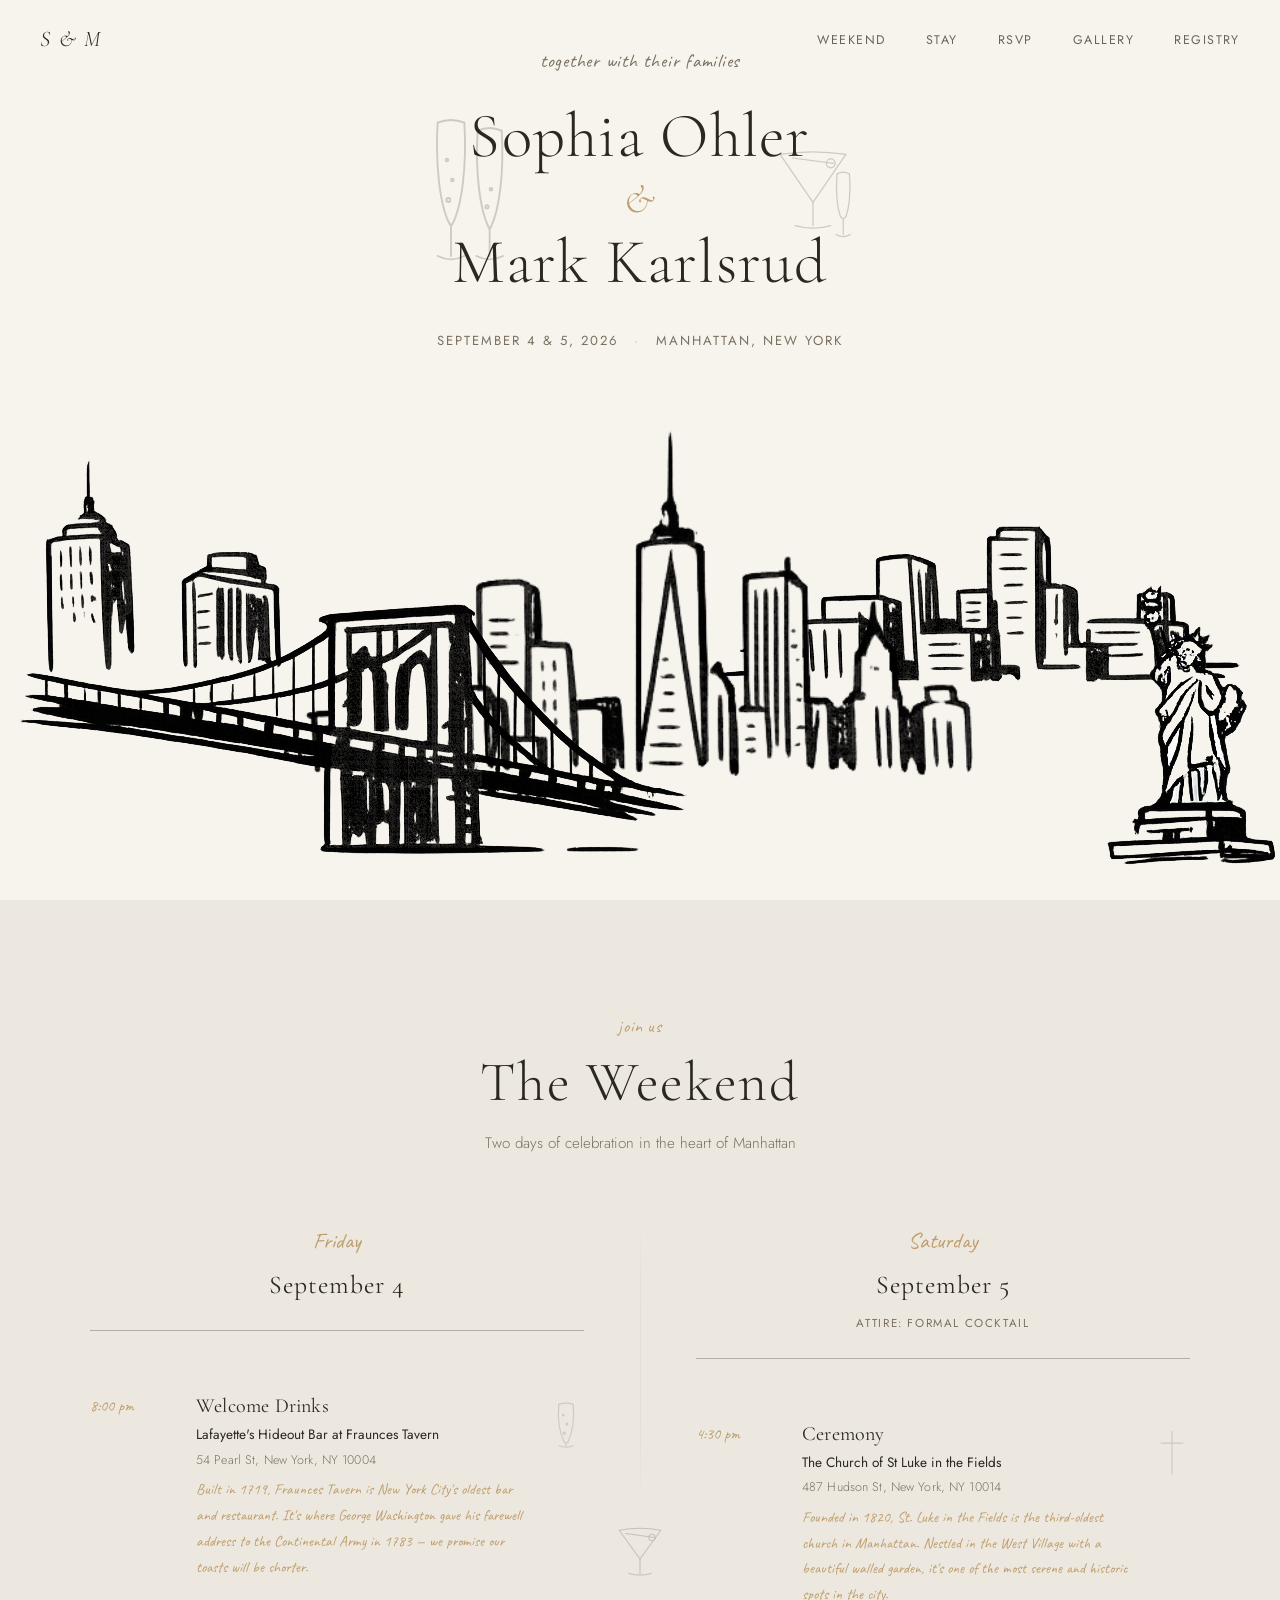
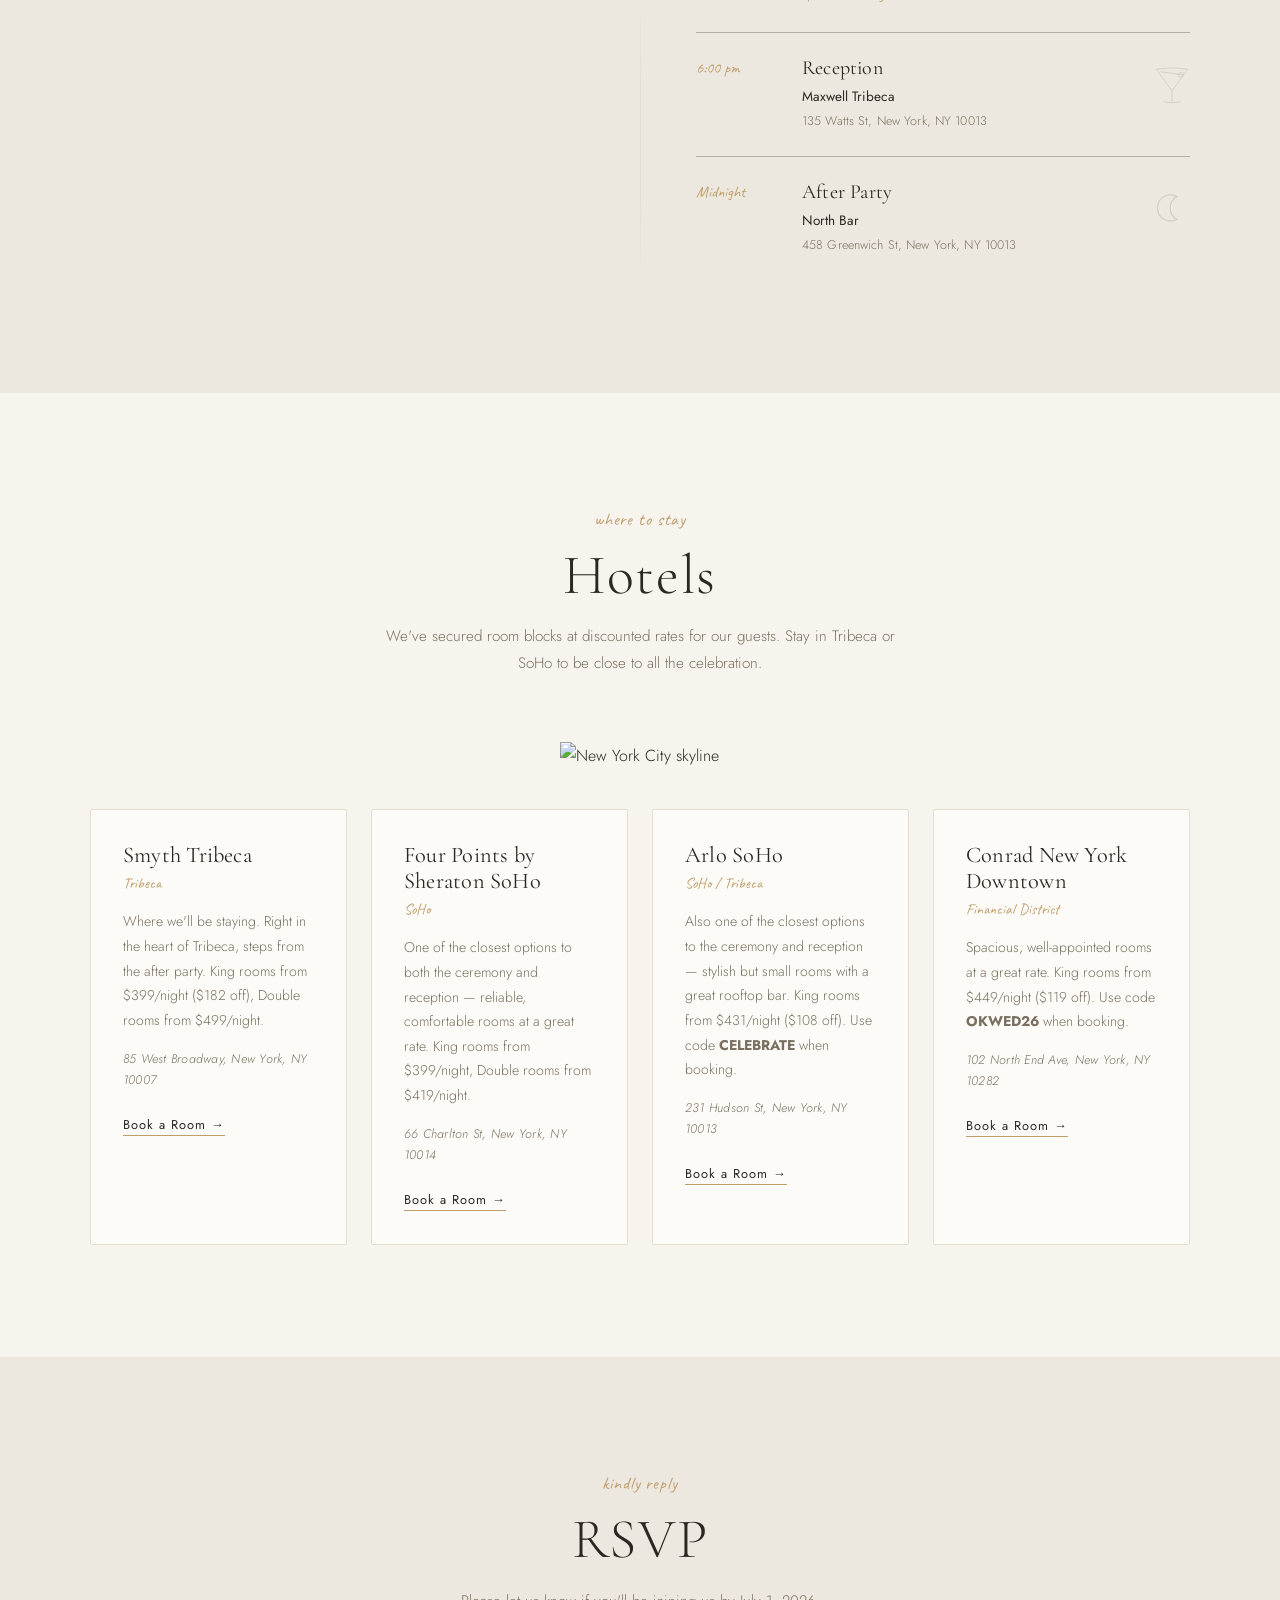
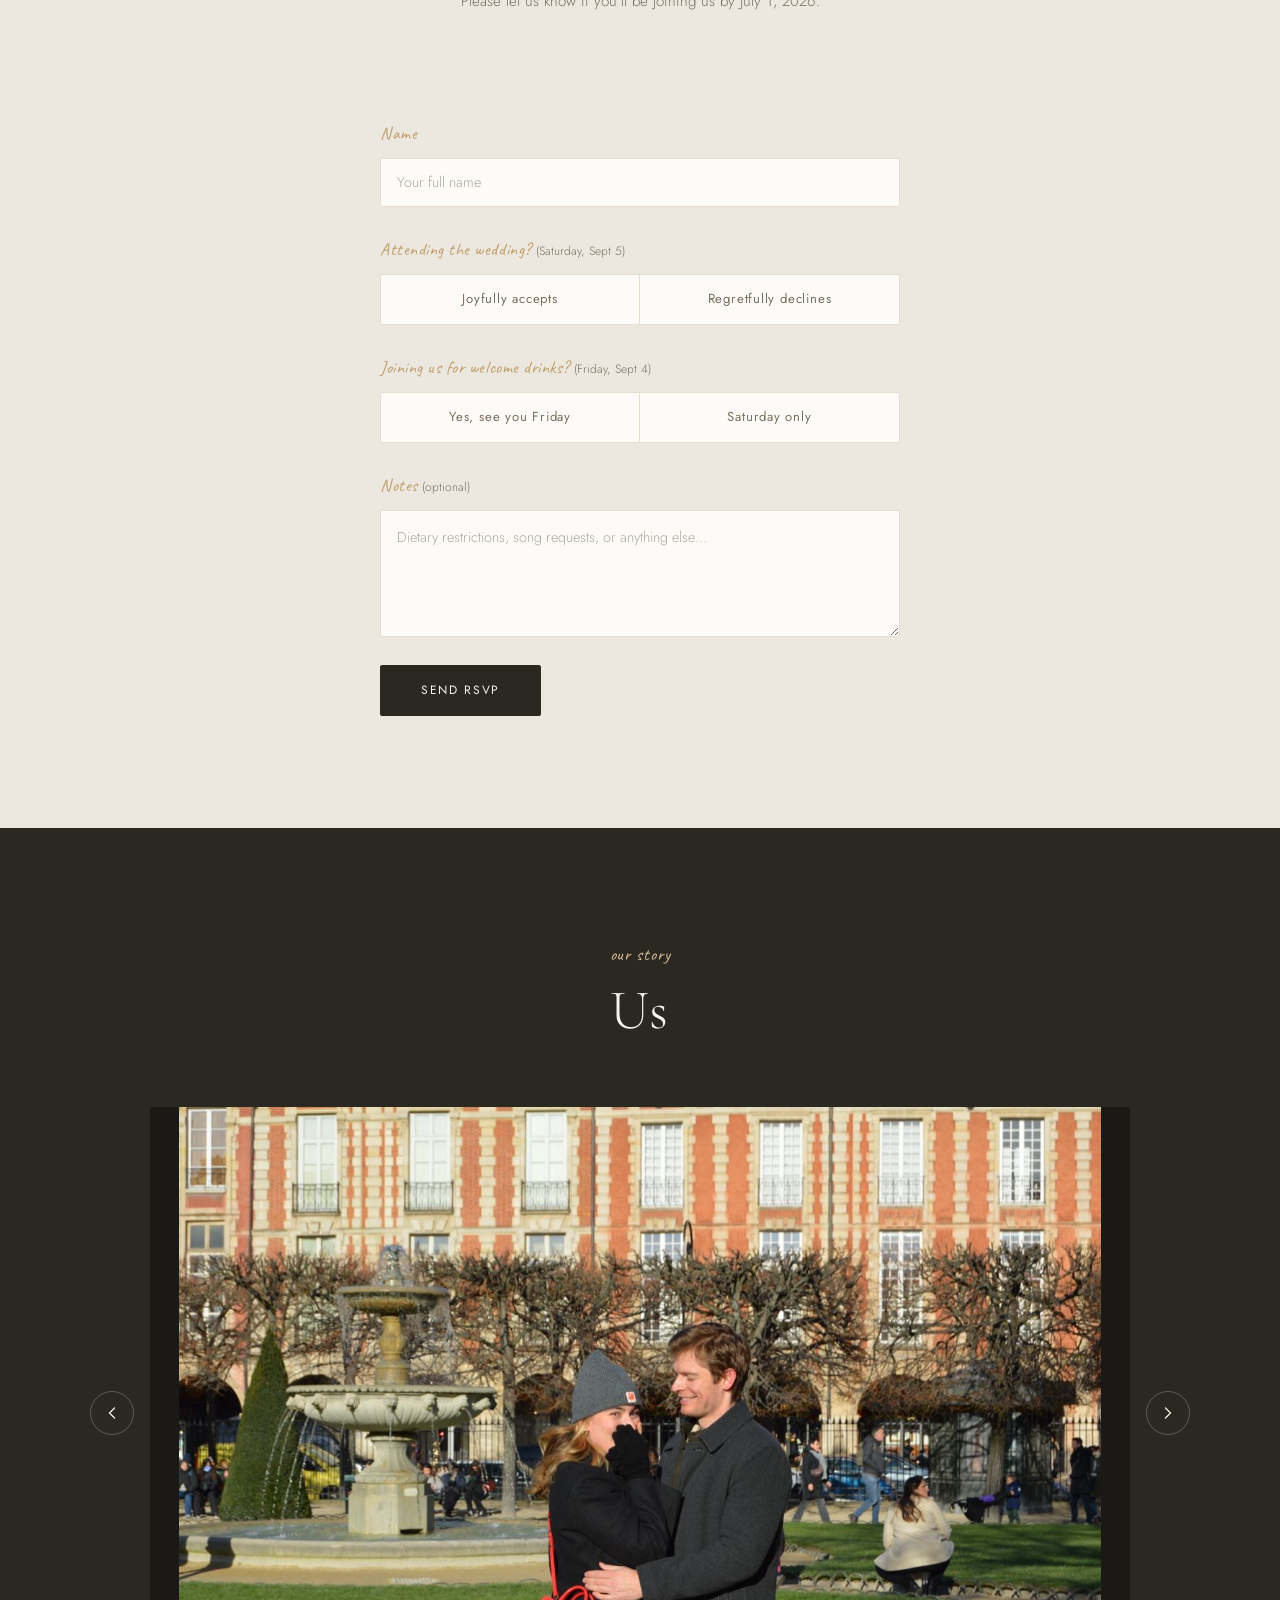
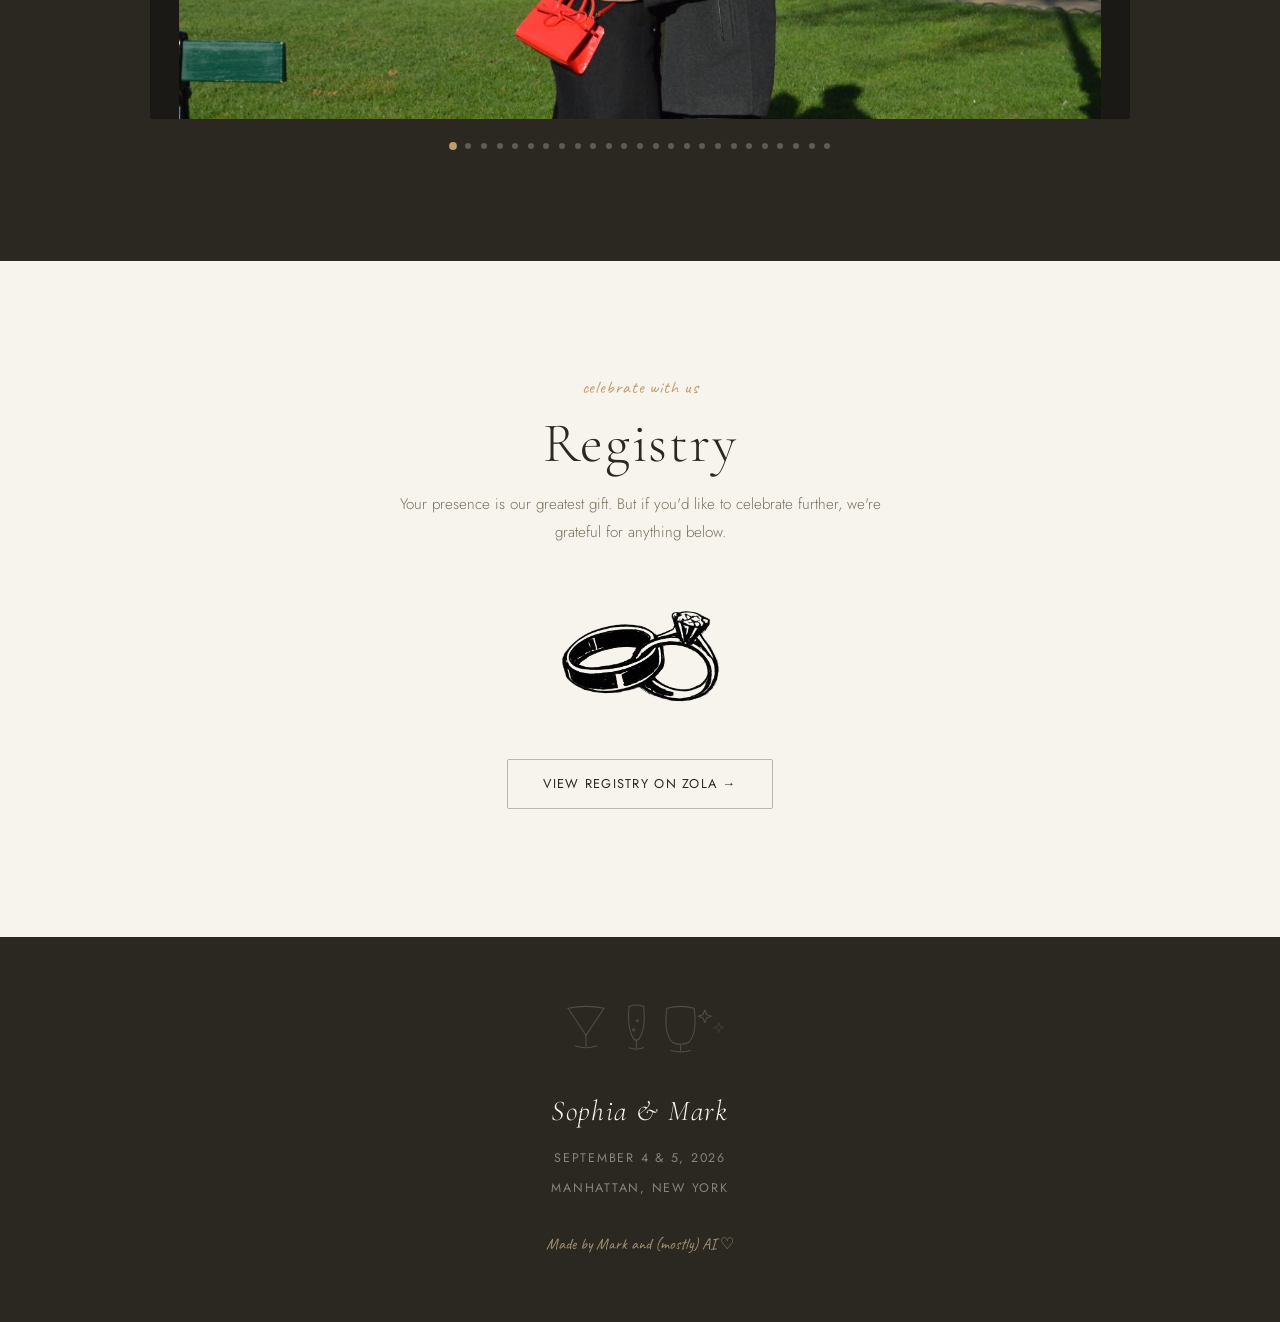
==== index.html @ 447ebecd "add hotel/martinis/rings images, reposition rings into registry section - hotel.png added to Hotels " ====
<!DOCTYPE html>
<html lang="en">
<head>
  <meta charset="UTF-8">
  <meta name="viewport" content="width=device-width, initial-scale=1.0">
  <title>Sophia & Mark · September 2026</title>
  <link rel="preconnect" href="https://fonts.googleapis.com">
  <link rel="preconnect" href="https://fonts.gstatic.com" crossorigin>
  <link href="https://fonts.googleapis.com/css2?family=Cormorant+Garamond:ital,wght@0,300;0,400;0,500;0,600;1,300;1,400;1,500&family=Caveat:wght@400;600;700&family=Jost:wght@300;400;500&display=swap" rel="stylesheet">
  <link rel="stylesheet" href="styles.css">
</head>
<body>

  <!-- ===================== NAVIGATION ===================== -->
  <nav class="nav" id="nav">
    <a href="#hero" class="nav-brand">S &amp; M</a>
    <button class="nav-toggle" id="navToggle" aria-label="Menu">&#9776;</button>
    <ul class="nav-links" id="navLinks">
      <li><a href="#schedule">Weekend</a></li>
      <li><a href="#hotels">Stay</a></li>
      <li><a href="#rsvp">RSVP</a></li>
      <li><a href="#gallery">Gallery</a></li>
      <li><a href="#registry">Registry</a></li>
    </ul>
  </nav>

  <!-- ===================== HERO ===================== -->
  <section id="hero" class="hero">
    <div class="hero-inner">

      <!-- Decorative champagne flutes -->
      <svg class="hero-doodle hero-doodle-left" viewBox="0 0 60 130" fill="none" stroke="currentColor" stroke-width="1.4" stroke-linecap="round" stroke-linejoin="round" aria-hidden="true">
        <!-- Left flute -->
        <path d="M 8,12 C 6,45 10,75 17,88"/>
        <path d="M 28,12 C 30,45 26,75 19,88"/>
        <path d="M 8,12 Q 18,8 28,12"/>
        <path d="M 17,88 Q 18,91 19,88"/>
        <line x1="18" y1="90" x2="18" y2="112"/>
        <path d="M 8,112 Q 18,117 28,112"/>
        <!-- bubbles -->
        <circle cx="16" cy="70" r="1.5"/>
        <circle cx="19" cy="55" r="1"/>
        <circle cx="15" cy="40" r="1"/>
        <!-- Right flute -->
        <path d="M 38,18 C 36,50 40,78 46,90"/>
        <path d="M 56,18 C 58,50 54,78 48,90"/>
        <path d="M 38,18 Q 47,14 56,18"/>
        <path d="M 46,90 Q 47,93 48,90"/>
        <line x1="47" y1="92" x2="47" y2="112"/>
        <path d="M 37,112 Q 47,117 57,112"/>
        <!-- bubbles right -->
        <circle cx="45" cy="75" r="1.2"/>
        <circle cx="48" cy="62" r="1"/>
      </svg>

      <p class="hero-eyebrow">together with their families</p>

      <h1 class="hero-names">
        Sophia Ohler
        <span class="hero-amp">&amp;</span>
        Mark Karlsrud
      </h1>

      <div class="hero-meta">
        <span class="hero-date">September 4 &amp; 5, 2026</span>
        <span class="hero-sep">·</span>
        <span class="hero-location">Manhattan, New York</span>
      </div>

      <!-- Decorative martini glass -->
      <svg class="hero-doodle hero-doodle-right" viewBox="0 0 90 130" fill="none" stroke="currentColor" stroke-width="1.4" stroke-linecap="round" stroke-linejoin="round" aria-hidden="true">
        <!-- Martini bowl (inverted V) -->
        <line x1="8" y1="18" x2="45" y2="72"/>
        <line x1="82" y1="18" x2="45" y2="72"/>
        <path d="M 8,18 Q 45,12 82,18"/>
        <!-- Stem -->
        <line x1="45" y1="72" x2="45" y2="98"/>
        <!-- Base -->
        <path d="M 25,98 Q 45,104 65,98"/>
        <!-- Olive pick -->
        <line x1="22" y1="22" x2="68" y2="28"/>
        <circle cx="65" cy="28" r="5"/>
        <!-- Second smaller glass (wine) to the right -->
        <path d="M 72,40 C 70,62 73,80 76,88"/>
        <path d="M 86,40 C 88,62 85,80 82,88"/>
        <path d="M 72,40 Q 79,36 86,40"/>
        <path d="M 76,88 Q 79,92 82,88"/>
        <line x1="79" y1="91" x2="79" y2="108"/>
        <path d="M 71,108 Q 79,113 87,108"/>
      </svg>

    </div>

    <!-- NYC Parallax Skyline -->
    <div class="hero-parallax" aria-hidden="true">
      <div class="parallax-layer" data-speed="0.05">
        <img src="hero/building4.png" alt="">
      </div>
      <div class="parallax-layer" data-speed="0.20">
        <img src="hero/building2.png" alt="">
      </div>
      <div class="parallax-layer" data-speed="0.30">
        <img src="hero/building1.png" alt="">
      </div>
      <div class="parallax-layer" data-speed="0.42">
        <img src="hero/building3.png" alt="">
      </div>
      <div class="parallax-layer" data-speed="0.12">
        <img src="hero/bridge.png" alt="">
      </div>
      <div class="parallax-layer" data-speed="0.56">
        <img src="hero/statue.png" alt="">
      </div>
    </div>
  </section>

  <!-- ===================== SCHEDULE ===================== -->
  <section id="schedule" class="section section-alt">
    <div class="section-inner">

      <div class="section-header">
        <p class="section-eyebrow">join us</p>
        <h2 class="section-title">The Weekend</h2>
        <p class="section-lead">Two days of celebration in the heart of Manhattan</p>
      </div>

      <div class="weekend-grid">

        <!-- FRIDAY -->
        <div class="day-col">
          <div class="day-heading">
            <span class="day-hand">Friday</span>
            <span class="day-date">September 4</span>
          </div>

          <div class="events-list">

            <div class="event">
              <div class="event-time-wrap">
                <span class="event-time">8:00 pm</span>
              </div>
              <div class="event-body">
                <h3 class="event-name">Welcome Drinks</h3>
                <p class="event-venue">Lafayette's Hideout Bar at Fraunces Tavern</p>
                <p class="event-address">54 Pearl St, New York, NY 10004</p>
                <p class="event-note">Built in 1719, Fraunces Tavern is New York City's oldest bar and restaurant. It's where George Washington gave his farewell address to the Continental Army in 1783 — we promise our toasts will be shorter.</p>
              </div>
              <svg class="event-doodle" viewBox="0 0 40 55" fill="none" stroke="currentColor" stroke-width="1.3" stroke-linecap="round" aria-hidden="true">
                <!-- Champagne flute -->
                <path d="M 12,6 C 10,28 14,40 18,48"/>
                <path d="M 28,6 C 30,28 26,40 22,48"/>
                <path d="M 12,6 Q 20,3 28,6"/>
                <path d="M 18,48 Q 20,50 22,48"/>
                <line x1="20" y1="50" x2="20" y2="52"/>
                <path d="M 12,52 Q 20,55 28,52"/>
                <circle cx="18" cy="38" r="1.2"/>
                <circle cx="21" cy="28" r="1"/>
                <circle cx="17" cy="18" r="0.9"/>
              </svg>
            </div>

          </div>
        </div>

        <!-- Divider -->
        <div class="day-divider" aria-hidden="true">
          <div class="divider-line"></div>
          <svg viewBox="0 0 60 80" fill="none" stroke="currentColor" stroke-width="1.3" stroke-linecap="round" stroke-linejoin="round">
            <!-- Martini glass -->
            <line x1="4" y1="14" x2="30" y2="50"/>
            <line x1="56" y1="14" x2="30" y2="50"/>
            <path d="M 4,14 Q 30,9 56,14"/>
            <line x1="30" y1="50" x2="30" y2="68"/>
            <path d="M 16,68 Q 30,72 44,68"/>
            <line x1="12" y1="18" x2="48" y2="23"/>
            <circle cx="45" cy="23" r="4"/>
          </svg>
          <div class="divider-line"></div>
        </div>

        <!-- SATURDAY -->
        <div class="day-col">
          <div class="day-heading">
            <span class="day-hand">Saturday</span>
            <span class="day-date">September 5</span>
            <span class="day-attire">Attire: Formal Cocktail</span>
          </div>

          <div class="events-list">

            <div class="event event-ceremony">
              <div class="event-time-wrap">
                <span class="event-time">4:30 pm</span>
              </div>
              <div class="event-body">
                <h3 class="event-name">Ceremony</h3>
                <p class="event-venue">The Church of St Luke in the Fields</p>
                <p class="event-address">487 Hudson St, New York, NY 10014</p>
                <p class="event-note">Founded in 1820, St. Luke in the Fields is the third-oldest church in Manhattan. Nestled in the West Village with a beautiful walled garden, it's one of the most serene and historic spots in the city.</p>
              </div>
              <svg class="event-doodle" viewBox="0 0 40 55" fill="none" stroke="currentColor" stroke-width="1.3" stroke-linecap="round" aria-hidden="true">
                <!-- Cross -->
                <line x1="20" y1="5" x2="20" y2="52"/>
                <line x1="8" y1="18" x2="32" y2="18"/>
              </svg>
            </div>

            <div class="event event-reception">
              <div class="event-time-wrap">
                <span class="event-time">6:00 pm</span>
              </div>
              <div class="event-body">
                <h3 class="event-name">Reception</h3>
                <p class="event-venue">Maxwell Tribeca</p>
                <p class="event-address">135 Watts St, New York, NY 10013</p>
              </div>
              <svg class="event-doodle" viewBox="0 0 60 80" fill="none" stroke="currentColor" stroke-width="1.3" stroke-linecap="round" stroke-linejoin="round" aria-hidden="true">
                <!-- Martini glass -->
                <line x1="4" y1="14" x2="30" y2="50"/>
                <line x1="56" y1="14" x2="30" y2="50"/>
                <path d="M 4,14 Q 30,9 56,14"/>
                <line x1="30" y1="50" x2="30" y2="68"/>
                <path d="M 16,68 Q 30,72 44,68"/>
                <line x1="12" y1="18" x2="48" y2="23"/>
                <circle cx="45" cy="23" r="4"/>
              </svg>
            </div>

            <div class="event event-afterparty">
              <div class="event-time-wrap">
                <span class="event-time">Midnight</span>
              </div>
              <div class="event-body">
                <h3 class="event-name">After Party</h3>
                <p class="event-venue">North Bar</p>
                <p class="event-address">458 Greenwich St, New York, NY 10013</p>
              </div>
              <svg class="event-doodle" viewBox="0 0 44 55" fill="none" stroke="currentColor" stroke-width="1.3" stroke-linecap="round" aria-hidden="true">
                <!-- Crescent moon -->
                <path d="M 28,14 A 16,16 0 1 0 28,42 A 16,16 0 0 1 28,14 Z"/>
              </svg>
            </div>

          </div>
        </div>

      </div>
    </div>
  </section>

  <!-- ===================== HOTELS ===================== -->
  <section id="hotels" class="section">
    <div class="section-inner">

      <div class="section-header">
        <p class="section-eyebrow">where to stay</p>
        <h2 class="section-title">Hotels</h2>
        <p class="section-lead">We've secured room blocks at discounted rates for our guests. Stay in Tribeca or SoHo to be close to all the celebration.</p>
      </div>

      <div class="hotels-img-wrap">
        <img src="images/hotel.png" alt="New York City skyline" class="hotels-img">
      </div>

      <div class="hotels-grid">

        <div class="hotel-card">
          <div class="hotel-card-inner">
            <h3 class="hotel-name">Smyth Tribeca</h3>
            <p class="hotel-neighborhood">Tribeca</p>
            <p class="hotel-desc">Where we'll be staying. Right in the heart of Tribeca, steps from the after party. King rooms from $399/night ($182 off), Double rooms from $499/night.</p>
            <p class="hotel-address">85 West Broadway, New York, NY 10007</p>
            <a href="https://be.synxis.com/?Hotel=35653&Chain=10237&arrive=2026-09-03&depart=2026-09-06&adult=1&child=0&group=2609OHLERK" class="hotel-link" target="_blank" rel="noopener">Book a Room →</a>
          </div>
        </div>

        <!-- ADD MORE HOTELS HERE — Copy a hotel-card block below and fill in details -->
        <!-- =================== HOTEL CARD TEMPLATE ===================
        <div class="hotel-card">
          <div class="hotel-card-inner">
            <h3 class="hotel-name">Hotel Name</h3>
            <p class="hotel-neighborhood">Neighborhood</p>
            <p class="hotel-desc">Description of the hotel and why guests might like it.</p>
            <p class="hotel-address">Address, New York, NY 10013</p>
            <a href="BOOKING_URL" class="hotel-link" target="_blank" rel="noopener">Book a Room →</a>
          </div>
        </div>
        ============================================================= -->

        <div class="hotel-card">
          <div class="hotel-card-inner">
            <h3 class="hotel-name">Four Points by Sheraton SoHo</h3>
            <p class="hotel-neighborhood">SoHo</p>
            <p class="hotel-desc">One of the closest options to both the ceremony and reception — reliable, comfortable rooms at a great rate. King rooms from $399/night, Double rooms from $419/night.</p>
            <p class="hotel-address">66 Charlton St, New York, NY 10014</p>
            <a href="https://app.marriott.com/reslink?id=1774639235459&key=GRP&app=resvlink" class="hotel-link" target="_blank" rel="noopener">Book a Room →</a>
          </div>
        </div>

        <div class="hotel-card">
          <div class="hotel-card-inner">
            <h3 class="hotel-name">Arlo SoHo</h3>
            <p class="hotel-neighborhood">SoHo / Tribeca</p>
            <p class="hotel-desc">Also one of the closest options to the ceremony and reception — stylish but small rooms with a great rooftop bar. King rooms from $431/night ($108 off). Use code <strong>CELEBRATE</strong> when booking.</p>
            <p class="hotel-address">231 Hudson St, New York, NY 10013</p>
            <a href="https://be.synxis.com/?Hotel=70018&Chain=19470&promo=CELEBRATE" class="hotel-link" target="_blank" rel="noopener">Book a Room →</a>
          </div>
        </div>

        <div class="hotel-card">
          <div class="hotel-card-inner">
            <h3 class="hotel-name">Conrad New York Downtown</h3>
            <p class="hotel-neighborhood">Financial District</p>
            <p class="hotel-desc">Spacious, well-appointed rooms at a great rate. King rooms from $449/night ($119 off). Use code <strong>OKWED26</strong> when booking.</p>
            <p class="hotel-address">102 North End Ave, New York, NY 10282</p>
            <a href="https://book.passkey.com/go/OhlerKarlsrudWedding" class="hotel-link" target="_blank" rel="noopener">Book a Room →</a>
          </div>
        </div>

      </div>
    </div>
  </section>

  <!-- ===================== RSVP ===================== -->
  <section id="rsvp" class="section section-alt">
    <div class="section-inner">

      <div class="section-header">
        <p class="section-eyebrow">kindly reply</p>
        <h2 class="section-title">RSVP</h2>
        <p class="section-lead">Please let us know if you'll be joining us by July 1, 2026.</p>
      </div>

      <div class="rsvp-img-wrap">
        <img src="images/martinis.png" alt="" class="rsvp-martinis">
      </div>

      <div class="rsvp-wrap">

        <form class="rsvp-form" id="rsvpForm" novalidate>

          <div class="rsvp-field">
            <label class="rsvp-label" for="rsvpName">Name</label>
            <input class="rsvp-input" type="text" id="rsvpName" name="Name"
              placeholder="Your full name" required autocomplete="name">
          </div>

          <div class="rsvp-field">
            <label class="rsvp-label">Attending the wedding? <span class="rsvp-optional">(Saturday, Sept 5)</span></label>
            <div class="rsvp-toggle" role="group" aria-label="Will you attend the wedding?">
              <label class="rsvp-toggle-opt">
                <input type="radio" name="Attending" value="Yes" required>
                <span>Joyfully accepts</span>
              </label>
              <label class="rsvp-toggle-opt">
                <input type="radio" name="Attending" value="No">
                <span>Regretfully declines</span>
              </label>
            </div>
          </div>

          <div class="rsvp-field">
            <label class="rsvp-label">Joining us for welcome drinks? <span class="rsvp-optional">(Friday, Sept 4)</span></label>
            <div class="rsvp-toggle" role="group" aria-label="Will you attend welcome drinks?">
              <label class="rsvp-toggle-opt">
                <input type="radio" name="WelcomeDrinks" value="Yes">
                <span>Yes, see you Friday</span>
              </label>
              <label class="rsvp-toggle-opt">
                <input type="radio" name="WelcomeDrinks" value="No">
                <span>Saturday only</span>
              </label>
            </div>
          </div>

          <div class="rsvp-field">
            <label class="rsvp-label" for="rsvpNotes">
              Notes <span class="rsvp-optional">(optional)</span>
            </label>
            <textarea class="rsvp-input rsvp-textarea" id="rsvpNotes" name="Notes"
              placeholder="Dietary restrictions, song requests, or anything else…" rows="4"></textarea>
          </div>

          <div class="rsvp-field-error" id="rsvpError" hidden>
            Please fill in your name and let us know if you'll attend.
          </div>

          <div class="rsvp-field-error" id="rsvpSubmitError" hidden>
            Something went wrong — please try again or email us directly.
          </div>

          <button type="submit" class="rsvp-submit">Send RSVP</button>

        </form>

        <div class="rsvp-success" id="rsvpSuccess" hidden>
          <svg class="rsvp-success-doodle" viewBox="0 0 80 80" fill="none" stroke="currentColor" stroke-width="1.3" stroke-linecap="round" stroke-linejoin="round" aria-hidden="true">
            <!-- Clinking champagne flutes -->
            <path d="M 18,12 C 16,34 19,46 23,52"/>
            <path d="M 34,12 C 36,34 33,46 29,52"/>
            <path d="M 18,12 Q 26,9 34,12"/>
            <path d="M 23,52 Q 26,55 29,52"/>
            <line x1="26" y1="54" x2="26" y2="62"/>
            <path d="M 17,62 Q 26,65 35,62"/>
            <circle cx="22" cy="40" r="1.2"/>
            <circle cx="25" cy="29" r="1"/>
            <circle cx="21" cy="20" r="0.9"/>
            <path d="M 46,18 C 44,40 47,52 51,57"/>
            <path d="M 62,18 C 64,40 61,52 57,57"/>
            <path d="M 46,18 Q 54,15 62,18"/>
            <path d="M 51,57 Q 54,60 57,57"/>
            <line x1="54" y1="59" x2="54" y2="67"/>
            <path d="M 45,67 Q 54,70 63,67"/>
            <!-- Clink mark -->
            <path d="M 34,14 Q 40,9 46,14"/>
            <path d="M 37,10 L 40,6 L 43,10" stroke-width="1"/>
          </svg>
          <p class="rsvp-success-title">We received your RSVP!</p>
          <p class="rsvp-success-text">Thank you — we can't wait to celebrate with you.</p>
        </div>

      </div>
    </div>
  </section>

  <!-- ===================== GALLERY ===================== -->
  <section id="gallery" class="section section-gallery">
    <div class="section-inner">
      <div class="section-header">
        <p class="section-eyebrow">our story</p>
        <h2 class="section-title">Us</h2>
      </div>

      <div class="carousel-outer">
        <button class="carousel-btn carousel-prev" id="prevBtn" aria-label="Previous photo">
          <svg viewBox="0 0 24 24" fill="none" stroke="currentColor" stroke-width="1.5" stroke-linecap="round"><polyline points="15,18 9,12 15,6"/></svg>
        </button>

        <div class="carousel-window">
          <!-- Slides and dots are built dynamically from pics/manifest.json -->
          <div class="carousel-track" id="carouselTrack"></div>
        </div>

        <button class="carousel-btn carousel-next" id="nextBtn" aria-label="Next photo">
          <svg viewBox="0 0 24 24" fill="none" stroke="currentColor" stroke-width="1.5" stroke-linecap="round"><polyline points="9,18 15,12 9,6"/></svg>
        </button>
      </div>

      <div class="carousel-dots" id="carouselDots"></div>
    </div>
  </section>

  <!-- ===================== REGISTRY ===================== -->
  <section id="registry" class="section">
    <div class="section-inner">

      <div class="section-header">
        <p class="section-eyebrow">celebrate with us</p>
        <h2 class="section-title">Registry</h2>
        <p class="section-lead">Your presence is our greatest gift. But if you'd like to celebrate further, we're grateful for anything below.</p>
      </div>

      <div class="rings-divider">
        <img src="images/rings.png" alt="Wedding rings illustration">
      </div>

      <div class="registry-zola">
        <a href="https://www.zola.com/registry/sophiaandmarkseptember5" class="btn-outline registry-zola-btn" target="_blank" rel="noopener">View Registry on Zola →</a>
      </div>
    </div>
  </section>

  <!-- ===================== FOOTER ===================== -->
  <footer class="footer">
    <div class="footer-inner">
      <!-- Decorative drink doodles -->
      <svg class="footer-doodle" viewBox="0 0 200 60" fill="none" stroke="currentColor" stroke-width="1.2" stroke-linecap="round" stroke-linejoin="round" aria-hidden="true">
        <!-- Martini -->
        <line x1="20" y1="8" x2="40" y2="38"/>
        <line x1="60" y1="8" x2="40" y2="38"/>
        <path d="M 20,8 Q 40,4 60,8"/>
        <line x1="40" y1="38" x2="40" y2="50"/>
        <path d="M 28,50 Q 40,54 52,50"/>
        <!-- Champagne -->
        <path d="M 88,6 C 86,24 89,36 93,42"/>
        <path d="M 104,6 C 106,24 103,36 99,42"/>
        <path d="M 88,6 Q 96,3 104,6"/>
        <path d="M 93,42 Q 96,45 99,42"/>
        <line x1="96" y1="44" x2="96" y2="52"/>
        <path d="M 88,52 Q 96,55 104,52"/>
        <circle cx="93" cy="32" r="1.2"/>
        <circle cx="97" cy="22" r="1"/>
        <!-- Wine -->
        <path d="M 130,8 C 127,28 130,40 136,46"/>
        <path d="M 160,8 C 163,28 160,40 154,46"/>
        <path d="M 130,8 Q 145,4 160,8"/>
        <path d="M 136,46 Q 145,50 154,46"/>
        <line x1="145" y1="49" x2="145" y2="55"/>
        <path d="M 134,55 Q 145,58 156,55"/>
        <!-- Tiny stars -->
        <path d="M 170,15 L 172,10 L 174,15 L 179,17 L 174,19 L 172,24 L 170,19 L 165,17 Z"/>
        <path d="M 186,28 L 187.5,24 L 189,28 L 193,29.5 L 189,31 L 187.5,35 L 186,31 L 182,29.5 Z" opacity="0.5"/>
      </svg>

      <p class="footer-names">Sophia &amp; Mark</p>
      <p class="footer-date">September 4 &amp; 5, 2026</p>
      <p class="footer-city">Manhattan, New York</p>
      <p class="footer-love">Made by Mark and (mostly) AI ♡</p>
    </div>
  </footer>

  <script src="script.js"></script>
</body>
</html>
---- styles.css ----
/* ============================================================
   SOPHIA & MARK WEDDING WEBSITE
   Theme: Hand-drawn · Upscale Elegant · Minimalist · NYC
   ============================================================ */

/* --- FONTS --- */
@import url('https://fonts.googleapis.com/css2?family=Cormorant+Garamond:ital,wght@0,300;0,400;0,500;0,600;1,300;1,400;1,500&family=Caveat:wght@400;600;700&family=Jost:wght@300;400;500&display=swap');

@font-face {
  font-family: 'TheSecret';
  src: url('font/TheSecret-Regular.woff') format('woff'),
       url('font/TheSecret-Regular.ttf') format('truetype');
  font-weight: normal;
  font-style: normal;
  font-display: swap;
}

@font-face {
  font-family: 'CursiveScript';
  src: url('font/Cursive Script.ttf') format('truetype');
  font-weight: normal;
  font-style: normal;
  font-display: swap;
}

@font-face {
  font-family: 'LeJour';
  src: url('font/Le-Jour-Script.ttf.woff') format('woff');
  font-weight: normal;
  font-style: normal;
  font-display: swap;
}


/* --- DESIGN TOKENS --- */
:root {
  --cream:       #F7F4EE;
  --cream-dark:  #EDE8DF;
  --cream-mid:   #E4DDD0;
  --charcoal:    #2A2820;
  --charcoal-60: #2A282099;
  --charcoal-30: #2A28204D;
  --gold:        #BF9E6C;
  --gold-light:  #D4BC96;
  --muted:       #7A7060;
  --white:       #FDFBF8;

  --font-serif:    'Cormorant Garamond', Georgia, serif;
  --font-hand:     'Caveat', cursive;
  --font-body:     'Jost', sans-serif;

  --max-width: 1100px;
  --section-pad: 7rem 1.5rem;
  --radius: 2px;
  --transition: 0.3s ease;
}

/* --- RESET --- */
*, *::before, *::after { box-sizing: border-box; margin: 0; padding: 0; }
html { scroll-behavior: smooth; font-size: 16px; }
body {
  font-family: var(--font-body);
  font-weight: 300;
  background: var(--cream);
  color: var(--charcoal);
  line-height: 1.7;
  overflow-x: hidden;
}
img { display: block; max-width: 100%; }
a { color: inherit; text-decoration: none; }
button { background: none; border: none; cursor: pointer; font: inherit; }
ul { list-style: none; }
svg { display: block; }

/* --- TYPOGRAPHY --- */
h1, h2, h3, h4 {
  font-family: var(--font-serif);
  font-weight: 400;
  line-height: 1.15;
  letter-spacing: 0.01em;
}

/* ============================================================
   NAVIGATION
   ============================================================ */
.nav {
  position: fixed;
  top: 0;
  left: 0;
  right: 0;
  z-index: 100;
  display: flex;
  align-items: center;
  justify-content: space-between;
  padding: 1.25rem 2.5rem;
  transition: background var(--transition), box-shadow var(--transition);
}

.nav.scrolled {
  background: var(--cream);
  box-shadow: 0 1px 0 var(--charcoal-30);
}

.nav-brand {
  font-family: var(--font-serif);
  font-size: 1.4rem;
  font-style: italic;
  letter-spacing: 0.08em;
  color: var(--charcoal);
  opacity: 0;
  transition: opacity var(--transition);
}
.nav.scrolled .nav-brand { opacity: 1; }

.nav-links {
  display: flex;
  gap: 2.5rem;
}
.nav-links a {
  font-family: var(--font-body);
  font-size: 0.78rem;
  font-weight: 400;
  letter-spacing: 0.12em;
  text-transform: uppercase;
  color: var(--charcoal);
  opacity: 0.7;
  transition: opacity var(--transition);
}
.nav-links a:hover { opacity: 1; }

.nav-toggle {
  display: none;
  font-size: 1.5rem;
  color: var(--charcoal);
  padding: 0.25rem;
}

/* ============================================================
   HERO
   ============================================================ */
.hero {
  position: relative;
  min-height: var(--hero-vh, 100vh);
  display: flex;
  flex-direction: column;
  align-items: center;
  justify-content: flex-start;
  background: var(--cream);
  overflow: hidden;
  padding: 8vh 2rem min(40vh, calc(var(--hero-vh, 100vh) - 28rem));
}

.hero-inner {
  text-align: center;
  position: relative;
  z-index: 2;
  padding-bottom: 3rem;
}

.hero-eyebrow {
  font-family: var(--font-hand);
  font-size: 1.2rem;
  color: var(--muted);
  letter-spacing: 0.04em;
  margin-bottom: 1.5rem;
}

.hero-names {
  font-family: var(--font-serif);
  font-size: clamp(3rem, 8vw, 7rem);
  font-weight: 300;
  letter-spacing: 0.02em;
  line-height: 1.1;
  color: var(--charcoal);
  margin-bottom: 2rem;
}

.hero-amp {
  display: block;
  font-style: italic;
  font-size: 0.65em;
  color: var(--gold);
  line-height: 1.4;
}

.hero-meta {
  display: flex;
  align-items: center;
  justify-content: center;
  gap: 1rem;
  font-family: var(--font-body);
  font-size: 0.82rem;
  font-weight: 400;
  letter-spacing: 0.15em;
  text-transform: uppercase;
  color: var(--muted);
}

.hero-sep { opacity: 0.4; }

/* Decorative doodles beside hero text */
.hero-doodle {
  position: absolute;
  top: 50%;
  transform: translateY(-55%);
  width: 80px;
  color: var(--charcoal);
  opacity: 0.2;
}
.hero-doodle-left  { left: -10px; }
.hero-doodle-right { right: -10px; }

/* NYC Parallax Layers */
.hero-parallax {
  position: absolute;
  top: 0;
  left: 0;
  right: 0;
  height: var(--hero-vh, 100vh);
  overflow: hidden;
  pointer-events: none;
  z-index: 1;
}

.parallax-layer {
  position: absolute;
  bottom: 0;
  left: 0;
  right: 0;
  display: flex;
  justify-content: center;
  align-items: flex-end;
  will-change: transform;
}
.parallax-layer:nth-child(1) { z-index: 1; justify-content: flex-start; padding-left: 0%; bottom: -50px; }  /* building4: far left */
.parallax-layer:nth-child(1) img { max-width: 50vw; }
.parallax-layer:nth-child(6) img { max-width: 50vw; }
.parallax-layer:nth-child(5) img { max-width: 85vw; }
.parallax-layer:nth-child(2) { z-index: 2; justify-content: flex-end; padding-right: 0%; bottom: 40px; }    /* building2: far right */
.parallax-layer:nth-child(3) { z-index: 3; justify-content: flex-start; bottom: 20px; }                      /* building1: tiled from left */
.parallax-layer:nth-child(3) img { max-width: 100vw; flex-shrink: 0; }
.parallax-layer:nth-child(4) { z-index: 4; justify-content: center; }                          /* building3: center */
.parallax-layer:nth-child(4) img { transform: scale(1.3); transform-origin: bottom center; }
.parallax-layer:nth-child(5) { z-index: 5; justify-content: flex-start; padding-left: 0%; }    /* bridge: far left */
.parallax-layer:nth-child(6) { z-index: 6; justify-content: flex-end;   padding-right: 0%; }   /* statue: far right */

.parallax-layer img {
  display: block;
  width: auto;
  max-width: 100%;
  max-height: 55vh;
  height: auto;
}

/* ============================================================
   SECTIONS — BASE
   ============================================================ */
.section { padding: var(--section-pad); }
.section-alt { background: var(--cream-dark); }

.section-inner {
  max-width: var(--max-width);
  margin: 0 auto;
}

.section-header {
  text-align: center;
  margin-bottom: 4rem;
}

.section-eyebrow {
  font-family: var(--font-hand);
  font-size: 1.1rem;
  color: var(--gold);
  letter-spacing: 0.05em;
  display: block;
  margin-bottom: 0.5rem;
}

.section-title {
  font-family: var(--font-serif);
  font-size: clamp(2rem, 5vw, 3.5rem);
  font-weight: 300;
  color: var(--charcoal);
  letter-spacing: 0.03em;
  margin-bottom: 1rem;
}

.section-lead {
  font-family: var(--font-body);
  font-size: 0.95rem;
  color: var(--muted);
  font-weight: 300;
  max-width: 520px;
  margin: 0 auto;
  line-height: 1.8;
}

/* ============================================================
   SCHEDULE
   ============================================================ */
.weekend-grid {
  display: grid;
  grid-template-columns: 1fr auto 1fr;
  gap: 2rem;
  align-items: start;
}
.weekend-grid > .day-col { align-self: start; }

.day-heading {
  text-align: center;
  margin-bottom: 2.5rem;
  padding-bottom: 1.5rem;
  border-bottom: 1px solid var(--charcoal-30);
}

.day-hand {
  display: block;
  font-family: var(--font-hand);
  font-size: 1.4rem;
  color: var(--gold);
  margin-bottom: 0.2rem;
}

.day-date {
  font-family: var(--font-serif);
  font-size: 1.6rem;
  font-weight: 400;
  color: var(--charcoal);
  letter-spacing: 0.04em;
}

.day-attire {
  display: block;
  font-family: var(--font-body);
  font-size: 0.72rem;
  font-weight: 400;
  letter-spacing: 0.14em;
  text-transform: uppercase;
  color: var(--muted);
  margin-top: 0.5rem;
}

.events-list {
  display: flex;
  flex-direction: column;
  gap: 0;
}

.event {
  display: grid;
  grid-template-columns: 90px 1fr auto;
  gap: 1rem;
  align-items: start;
  padding: 1.5rem 0;
  border-bottom: 1px solid var(--charcoal-30);
  position: relative;
}
.event:last-child { border-bottom: none; }

.event-time-wrap { padding-top: 0.1rem; }

.event-time {
  font-family: var(--font-hand);
  font-size: 1rem;
  color: var(--gold);
  display: block;
  line-height: 1.2;
}

.event-name {
  font-family: var(--font-serif);
  font-size: 1.25rem;
  font-weight: 400;
  color: var(--charcoal);
  margin-bottom: 0.3rem;
  letter-spacing: 0.01em;
}

.event-venue {
  font-family: var(--font-body);
  font-size: 0.85rem;
  font-weight: 400;
  color: var(--charcoal);
  margin-bottom: 0.2rem;
}

.event-address {
  font-family: var(--font-body);
  font-size: 0.78rem;
  font-weight: 300;
  color: var(--muted);
  letter-spacing: 0.01em;
}

.event-note {
  font-family: var(--font-hand);
  font-size: 0.95rem;
  color: var(--gold);
  margin-top: 0.4rem;
}

.event-doodle {
  width: 36px;
  color: var(--charcoal);
  opacity: 0.15;
  flex-shrink: 0;
  margin-top: 0.25rem;
}

.event-optional .event-name::after {
  content: ' ✦';
  font-size: 0.7em;
  color: var(--gold);
  vertical-align: middle;
}

/* Divider between days */
.day-divider {
  display: flex;
  flex-direction: column;
  align-items: center;
  align-self: stretch;
  gap: 1rem;
  color: var(--charcoal);
  opacity: 0.2;
}
.day-divider svg { width: 48px; }
.day-divider-img {
  width: 72px;
  height: auto;
  object-fit: contain;
}
.divider-line {
  width: 1px;
  flex: 1;
  min-height: 60px;
  background: linear-gradient(to bottom, transparent, var(--charcoal) 30%, var(--charcoal) 70%, transparent);
  opacity: 0.25;
}

/* ============================================================
   GALLERY / CAROUSEL
   ============================================================ */
.section-gallery { background: var(--charcoal); color: var(--cream); }
.section-gallery .section-title { color: var(--cream); }
.section-gallery .section-eyebrow { color: var(--gold-light); }

.carousel-outer {
  display: flex;
  align-items: center;
  gap: 1rem;
  position: relative;
}

.carousel-btn {
  flex-shrink: 0;
  width: 44px;
  height: 44px;
  border-radius: 50%;
  border: 1px solid rgba(247, 244, 238, 0.25);
  color: var(--cream);
  display: flex;
  align-items: center;
  justify-content: center;
  transition: border-color var(--transition), background var(--transition);
  z-index: 2;
}
.carousel-btn svg { width: 20px; height: 20px; }
.carousel-btn:hover {
  border-color: var(--gold);
  background: rgba(191, 158, 108, 0.15);
}

.carousel-window {
  flex: 1;
  overflow: hidden;
  border-radius: var(--radius);
}

.carousel-track {
  display: flex;
  transition: transform 0.55s cubic-bezier(0.77, 0, 0.18, 1);
  will-change: transform;
}

.carousel-slide {
  flex: 0 0 100%;
  width: 100%;
}

/* Placeholder slides */
.carousel-placeholder {
  aspect-ratio: 16/10;
  display: flex;
  flex-direction: column;
  align-items: center;
  justify-content: center;
  gap: 1rem;
  border-radius: var(--radius);
  position: relative;
  overflow: hidden;
}

.placeholder-icon { width: 56px; opacity: 0.4; }

.placeholder-caption {
  font-family: var(--font-hand);
  font-size: 1.1rem;
  opacity: 0.5;
  letter-spacing: 0.05em;
}

.carousel-slide img,
.carousel-slide video {
  width: 100%;
  aspect-ratio: 16/10;
  object-fit: contain;
  display: block;
  background: #1a1916;
}

/* Placeholder color themes */
.placeholder-1 { background: #3D3428; color: #D4BC96; }
.placeholder-2 { background: #2A3428; color: #96C4A0; }
.placeholder-3 { background: #342834; color: #C496C4; }
.placeholder-4 { background: #283440; color: #96B4C4; }
.placeholder-5 { background: #3D3428; color: #C4A696; }
.placeholder-6 { background: #343428; color: #C4C496; }

/* Carousel dots */
.carousel-dots {
  display: flex;
  justify-content: center;
  gap: 0.6rem;
  margin-top: 1.5rem;
}

.dot {
  width: 6px;
  height: 6px;
  border-radius: 50%;
  background: rgba(247, 244, 238, 0.25);
  transition: background var(--transition), transform var(--transition);
  padding: 0;
}
.dot.active {
  background: var(--gold);
  transform: scale(1.3);
}
.dot:hover { background: rgba(247, 244, 238, 0.5); }

/* ============================================================
   HOTELS
   ============================================================ */
.hotels-img-wrap {
  display: flex;
  justify-content: center;
  margin-bottom: 2.5rem;
}
.hotels-img {
  max-width: 160px;
  width: 100%;
  height: auto;
}

.hotels-grid {
  display: grid;
  grid-template-columns: repeat(auto-fill, minmax(240px, 1fr));
  gap: 1.5rem;
}

.hotel-card {
  background: var(--white);
  border: 1px solid var(--cream-mid);
  border-radius: var(--radius);
  transition: box-shadow var(--transition), transform var(--transition);
  position: relative;
}
.hotel-card:hover {
  box-shadow: 0 8px 32px rgba(42, 40, 32, 0.08);
  transform: translateY(-2px);
}

.hotel-card-inner { padding: 2rem; }

.hotel-featured {
  border-color: var(--gold);
  grid-column: 1 / -1;
  max-width: 480px;
}
.hotel-featured .hotel-card-inner { padding: 2.5rem; }

.hotel-badge {
  position: absolute;
  top: -1px;
  left: 2rem;
  background: var(--gold);
  color: var(--white);
  font-family: var(--font-body);
  font-size: 0.68rem;
  font-weight: 500;
  letter-spacing: 0.12em;
  text-transform: uppercase;
  padding: 0.3rem 0.8rem;
  border-radius: 0 0 var(--radius) var(--radius);
}

.hotel-name {
  font-family: var(--font-serif);
  font-size: 1.4rem;
  font-weight: 400;
  color: var(--charcoal);
  margin-bottom: 0.2rem;
}

.hotel-neighborhood {
  font-family: var(--font-hand);
  font-size: 0.95rem;
  color: var(--gold);
  margin-bottom: 0.8rem;
}

.hotel-desc {
  font-size: 0.88rem;
  color: var(--muted);
  line-height: 1.75;
  margin-bottom: 1rem;
}

.hotel-address {
  font-size: 0.78rem;
  color: var(--muted);
  letter-spacing: 0.02em;
  margin-bottom: 1.2rem;
  font-style: italic;
}

.hotel-link {
  font-family: var(--font-body);
  font-size: 0.8rem;
  font-weight: 400;
  letter-spacing: 0.08em;
  color: var(--charcoal);
  border-bottom: 1px solid var(--gold);
  padding-bottom: 1px;
  transition: color var(--transition), border-color var(--transition);
}
.hotel-link:hover { color: var(--gold); }

/* ============================================================
   REGISTRY
   ============================================================ */
.registry-zola {
  display: flex;
  justify-content: center;
  padding: 1rem 0;
}

.btn-outline {
  flex-shrink: 0;
  font-family: var(--font-body);
  font-size: 0.75rem;
  font-weight: 400;
  letter-spacing: 0.1em;
  text-transform: uppercase;
  border: 1px solid var(--charcoal-30);
  padding: 0.5rem 1.1rem;
  border-radius: var(--radius);
  color: var(--charcoal);
  transition: border-color var(--transition), background var(--transition), color var(--transition);
}
.btn-outline:hover {
  border-color: var(--gold);
  background: var(--gold);
  color: var(--white);
}

.registry-zola-btn {
  padding: 0.85rem 2.2rem;
  font-size: 0.8rem;
}

/* ============================================================
   RSVP
   ============================================================ */
.rsvp-img-wrap {
  display: flex;
  justify-content: center;
  margin-bottom: 2.5rem;
}
.rsvp-martinis {
  max-width: 160px;
  width: 100%;
  height: auto;
}

.rsvp-wrap {
  max-width: 520px;
  margin: 0 auto;
}

.rsvp-form {
  display: flex;
  flex-direction: column;
  gap: 1.75rem;
}

.rsvp-field {
  display: flex;
  flex-direction: column;
  gap: 0.55rem;
}

.rsvp-label {
  font-family: var(--font-hand);
  font-size: 1.1rem;
  color: var(--gold);
  letter-spacing: 0.03em;
}

.rsvp-optional {
  font-family: var(--font-body);
  font-size: 0.75rem;
  color: var(--muted);
  font-weight: 300;
  letter-spacing: 0;
}

.rsvp-input {
  width: 100%;
  background: var(--white);
  border: 1px solid var(--cream-mid);
  border-radius: var(--radius);
  padding: 0.85rem 1rem;
  font-family: var(--font-body);
  font-size: 0.9rem;
  font-weight: 300;
  color: var(--charcoal);
  outline: none;
  transition: border-color var(--transition), box-shadow var(--transition);
  -webkit-appearance: none;
}
.rsvp-input::placeholder { color: var(--muted); opacity: 0.6; }
.rsvp-input:focus {
  border-color: var(--gold);
  box-shadow: 0 0 0 3px rgba(191, 158, 108, 0.12);
}

.rsvp-textarea {
  resize: vertical;
  min-height: 100px;
  line-height: 1.7;
}

/* Yes / No toggle */
.rsvp-toggle {
  display: grid;
  grid-template-columns: 1fr 1fr;
  border: 1px solid var(--cream-mid);
  border-radius: var(--radius);
  overflow: hidden;
  background: var(--white);
}

.rsvp-toggle-opt {
  display: flex;
  cursor: pointer;
}

.rsvp-toggle-opt input {
  position: absolute;
  opacity: 0;
  pointer-events: none;
  width: 0;
  height: 0;
}

.rsvp-toggle-opt span {
  flex: 1;
  text-align: center;
  padding: 0.85rem 1rem;
  font-family: var(--font-body);
  font-size: 0.82rem;
  font-weight: 400;
  letter-spacing: 0.06em;
  color: var(--muted);
  background: var(--white);
  border-right: 1px solid var(--cream-mid);
  transition: background var(--transition), color var(--transition);
  user-select: none;
}

.rsvp-toggle-opt:last-child span { border-right: none; }

.rsvp-toggle-opt:hover span { color: var(--charcoal); }

.rsvp-toggle-opt input:checked + span {
  background: var(--charcoal);
  color: var(--cream);
}

/* Error message */
.rsvp-field-error {
  font-family: var(--font-body);
  font-size: 0.82rem;
  color: #8B3A3A;
  letter-spacing: 0.01em;
  margin-top: -0.5rem;
}

/* Submit button */
.rsvp-submit {
  align-self: flex-start;
  font-family: var(--font-body);
  font-size: 0.75rem;
  font-weight: 400;
  letter-spacing: 0.14em;
  text-transform: uppercase;
  background: var(--charcoal);
  color: var(--cream);
  border: 1px solid var(--charcoal);
  padding: 0.9rem 2.5rem;
  border-radius: var(--radius);
  cursor: pointer;
  transition: background var(--transition), border-color var(--transition), color var(--transition);
}
.rsvp-submit:hover:not(:disabled) {
  background: var(--gold);
  border-color: var(--gold);
}
.rsvp-submit:disabled {
  opacity: 0.5;
  cursor: not-allowed;
}

/* Success state */
.rsvp-success {
  text-align: center;
  padding: 2rem 0;
}

.rsvp-success-doodle {
  width: 80px;
  color: var(--gold);
  opacity: 0.7;
  margin: 0 auto 1.5rem;
}

.rsvp-success-title {
  font-family: var(--font-serif);
  font-size: 2rem;
  font-weight: 300;
  color: var(--charcoal);
  margin-bottom: 0.5rem;
  letter-spacing: 0.03em;
}

.rsvp-success-text {
  font-family: var(--font-body);
  font-size: 0.9rem;
  font-weight: 300;
  color: var(--muted);
  line-height: 1.8;
}

.rings-divider {
  display: flex;
  justify-content: center;
  margin-bottom: 2.5rem;
}

.rings-divider img {
  max-width: 160px;
  width: 100%;
  height: auto;
}

/* ============================================================
   FOOTER
   ============================================================ */

.footer {
  background: var(--charcoal);
  color: var(--cream);
  padding: 4rem 1.5rem;
  text-align: center;
}

.footer-inner {
  max-width: 400px;
  margin: 0 auto;
  display: flex;
  flex-direction: column;
  align-items: center;
  gap: 0.5rem;
}

.footer-doodle {
  width: 180px;
  color: var(--cream);
  opacity: 0.18;
  margin-bottom: 1.5rem;
}

.footer-names {
  font-family: var(--font-serif);
  font-size: 1.8rem;
  font-weight: 300;
  font-style: italic;
  letter-spacing: 0.05em;
  color: var(--cream);
  margin-bottom: 0.25rem;
}

.footer-date,
.footer-city {
  font-family: var(--font-body);
  font-size: 0.78rem;
  font-weight: 400;
  letter-spacing: 0.14em;
  text-transform: uppercase;
  color: rgba(247, 244, 238, 0.45);
}

.footer-love {
  font-family: var(--font-hand);
  font-size: 1rem;
  color: var(--gold-light);
  margin-top: 1.5rem;
  opacity: 0.7;
}

/* ============================================================
   RESPONSIVE
   ============================================================ */

/* Tablet */
@media (min-aspect-ratio: 7/5) {
  .hero {
    padding-top: 5vh;
    padding-bottom: 50vh;
  }
  .parallax-layer img {
    max-height: 45vh;
  }
  .hero-names {
    font-size: clamp(3rem, 7vh, 10rem);
  }
  .hero-inner {
    padding-bottom: 0.5rem;
  }
}

@media (max-width: 900px) {
  :root { --section-pad: 5rem 1.5rem; }

  .nav { padding: 1rem 1.5rem; }

  .nav-toggle { display: block; }

  .nav-links {
    position: fixed;
    top: 0;
    right: -100%;
    width: min(280px, 80vw);
    height: 100vh;
    background: var(--cream);
    flex-direction: column;
    justify-content: center;
    align-items: center;
    gap: 2.5rem;
    transition: right 0.35s ease;
    box-shadow: -4px 0 24px rgba(42, 40, 32, 0.12);
    z-index: 200;
  }
  .nav-links.open { right: 0; }
  .nav-links a { font-size: 0.9rem; }

  .hero-doodle { opacity: 0.1; width: 55px; }

  .weekend-grid {
    grid-template-columns: 1fr;
    gap: 3rem;
  }

  .day-divider {
    flex-direction: row;
    padding-top: 0;
    padding: 0;
  }
  .day-divider svg { width: 40px; }
  .divider-line {
    height: 1px;
    width: auto;
    flex: 1;
    min-height: 0;
    background: linear-gradient(to right, transparent, var(--charcoal) 30%, var(--charcoal) 70%, transparent);
  }

  .hotels-grid {
    grid-template-columns: 1fr 1fr;
  }

  .hotel-featured {
    grid-column: 1 / -1;
    max-width: none;
  }
}

/* Mobile */
@media (max-width: 600px) {
  :root { --section-pad: 4rem 1.25rem; }

  .nav { padding: 1rem 1.25rem; }

  .hero { padding-top: 5rem; }

  .event {
    grid-template-columns: 80px 1fr;
  }
  .event-doodle { display: none; }

  .hotels-grid {
    grid-template-columns: 1fr;
  }

  .carousel-btn { width: 36px; height: 36px; }

  .hero-meta {
    flex-direction: column;
    gap: 0.35rem;
  }
  .hero-sep { display: none; }
}
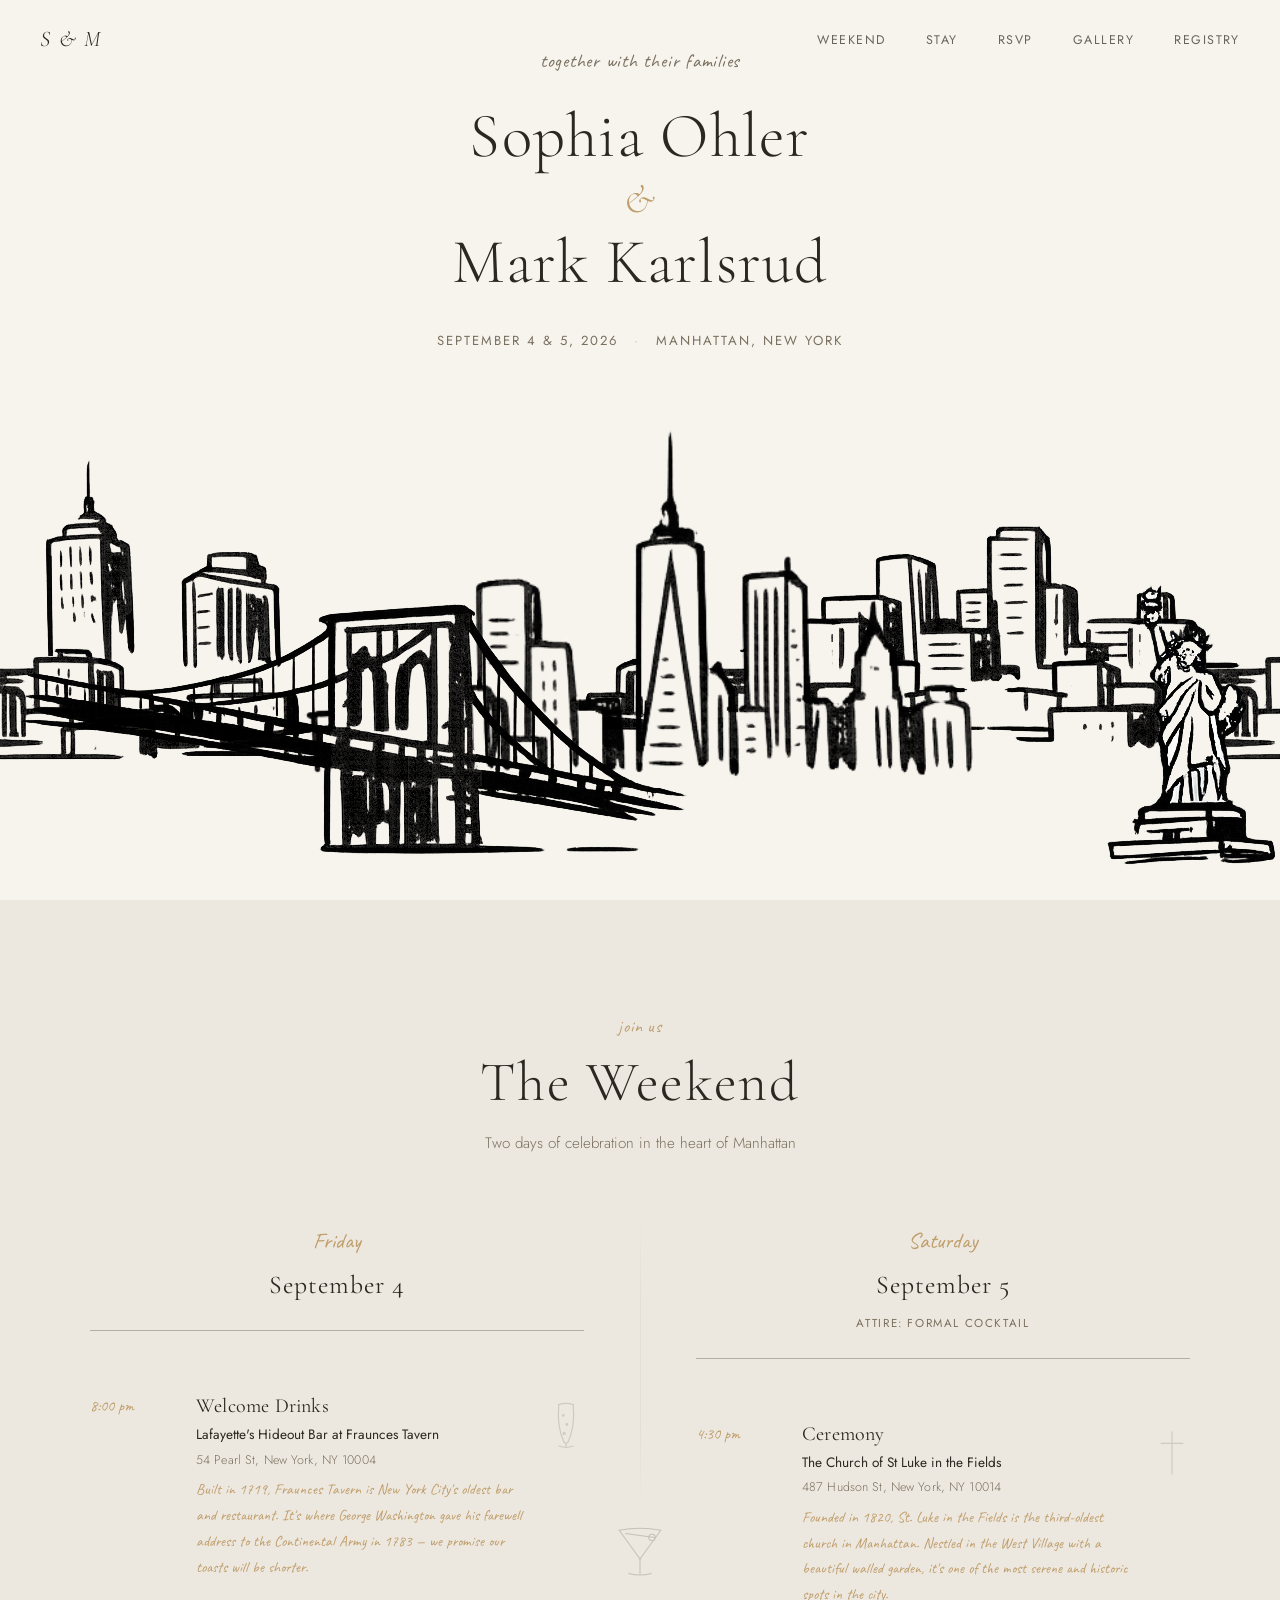
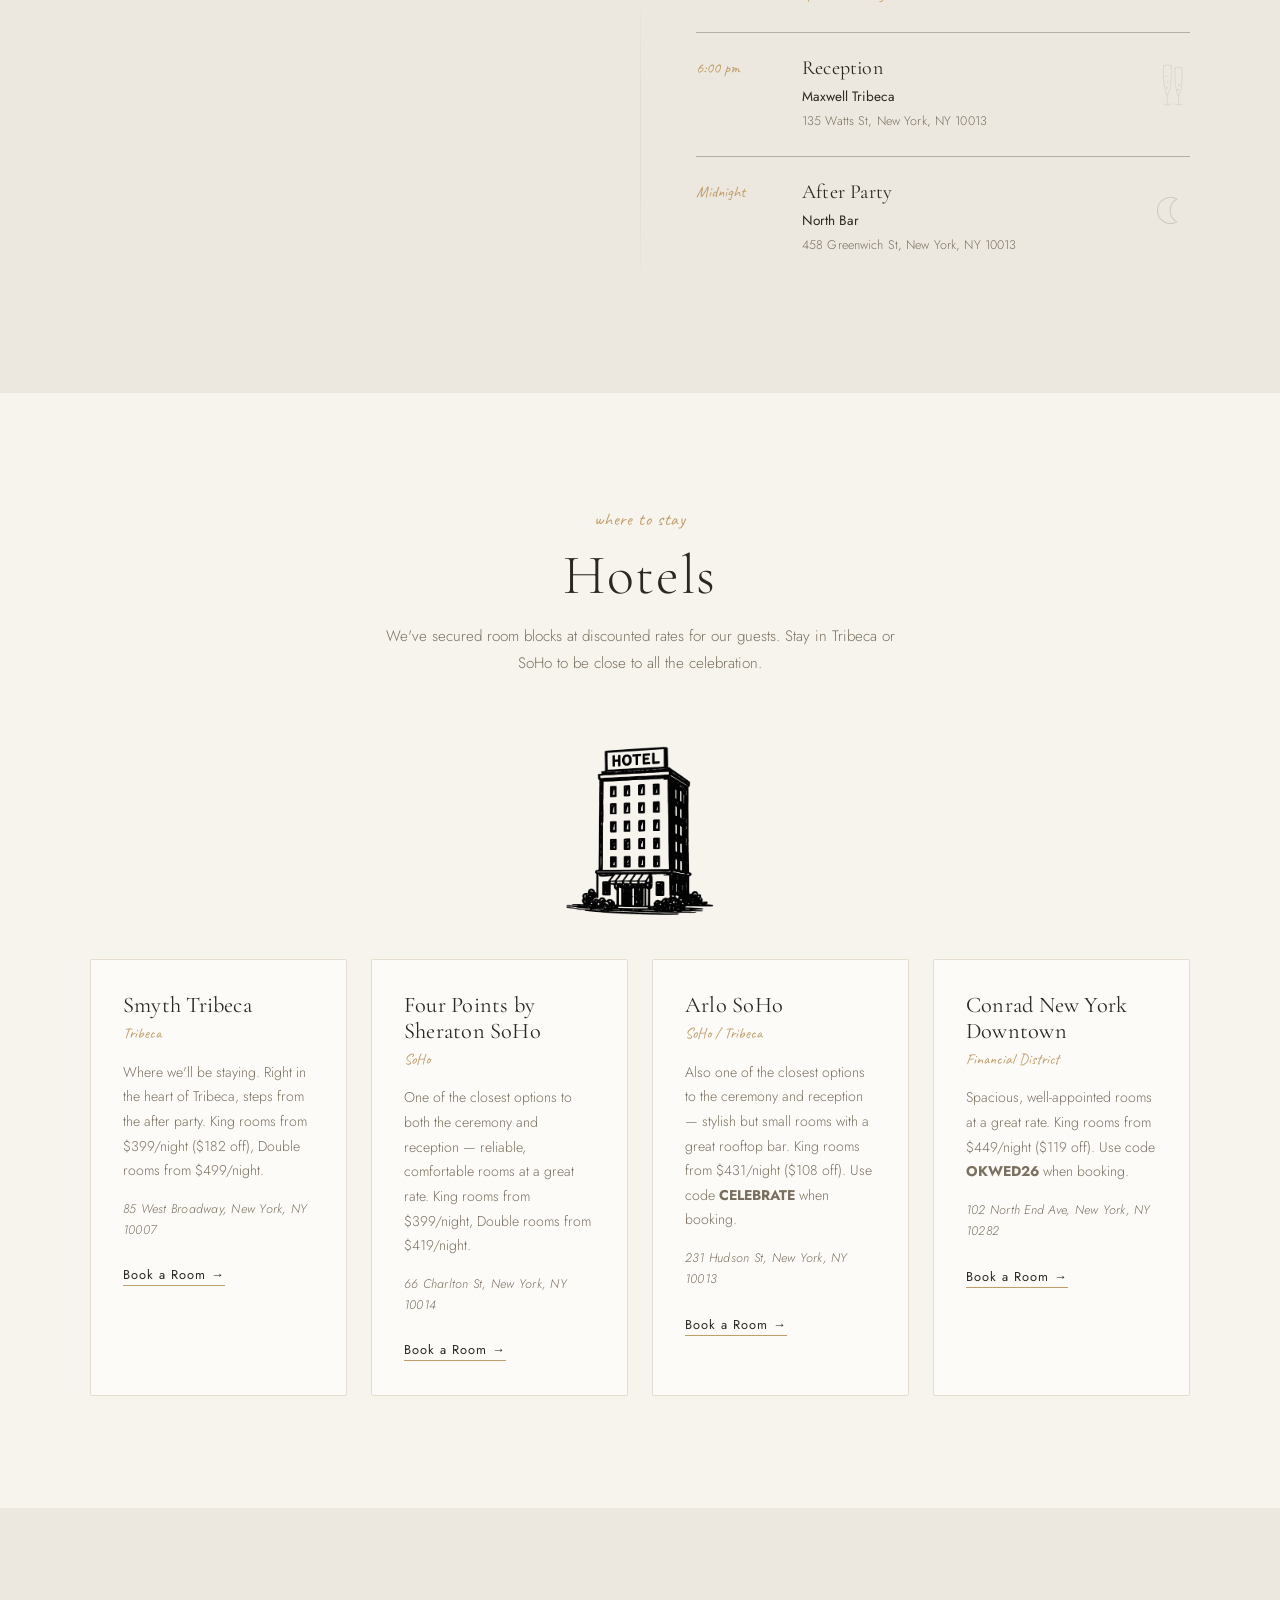
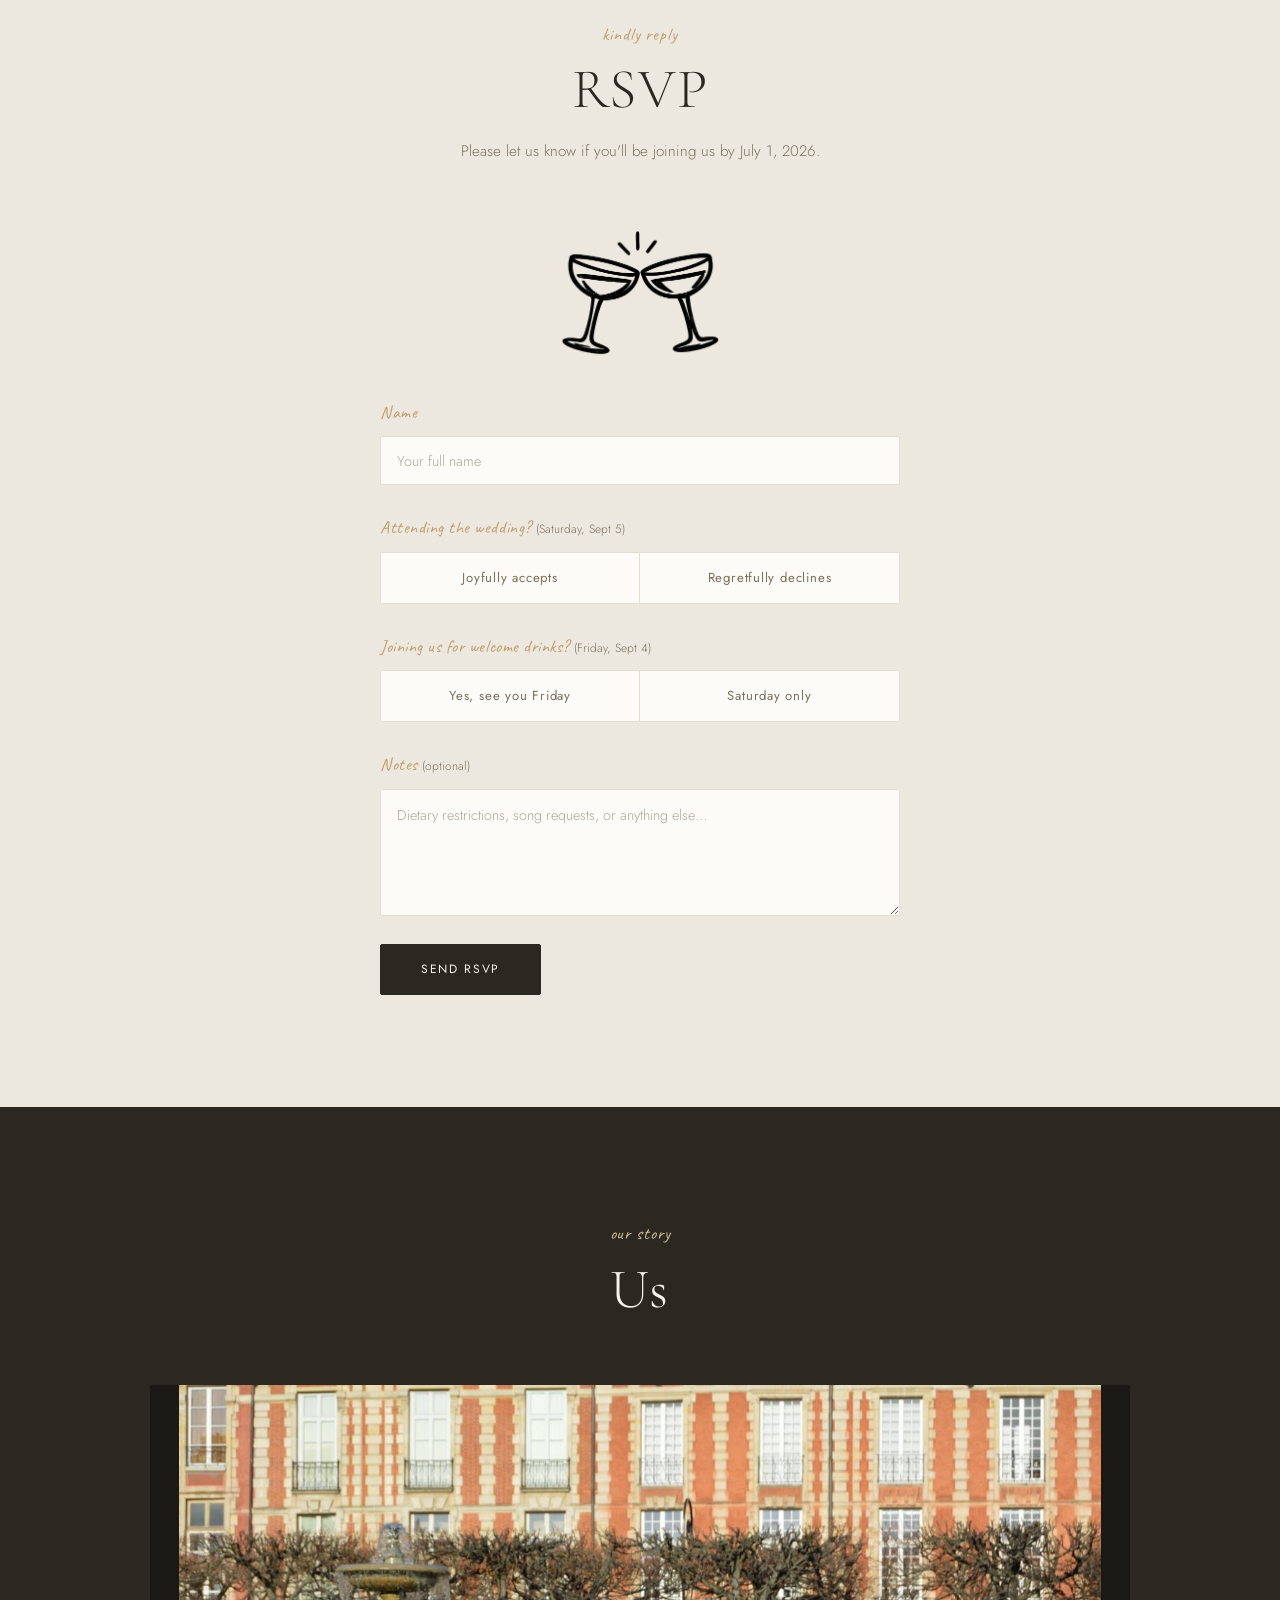
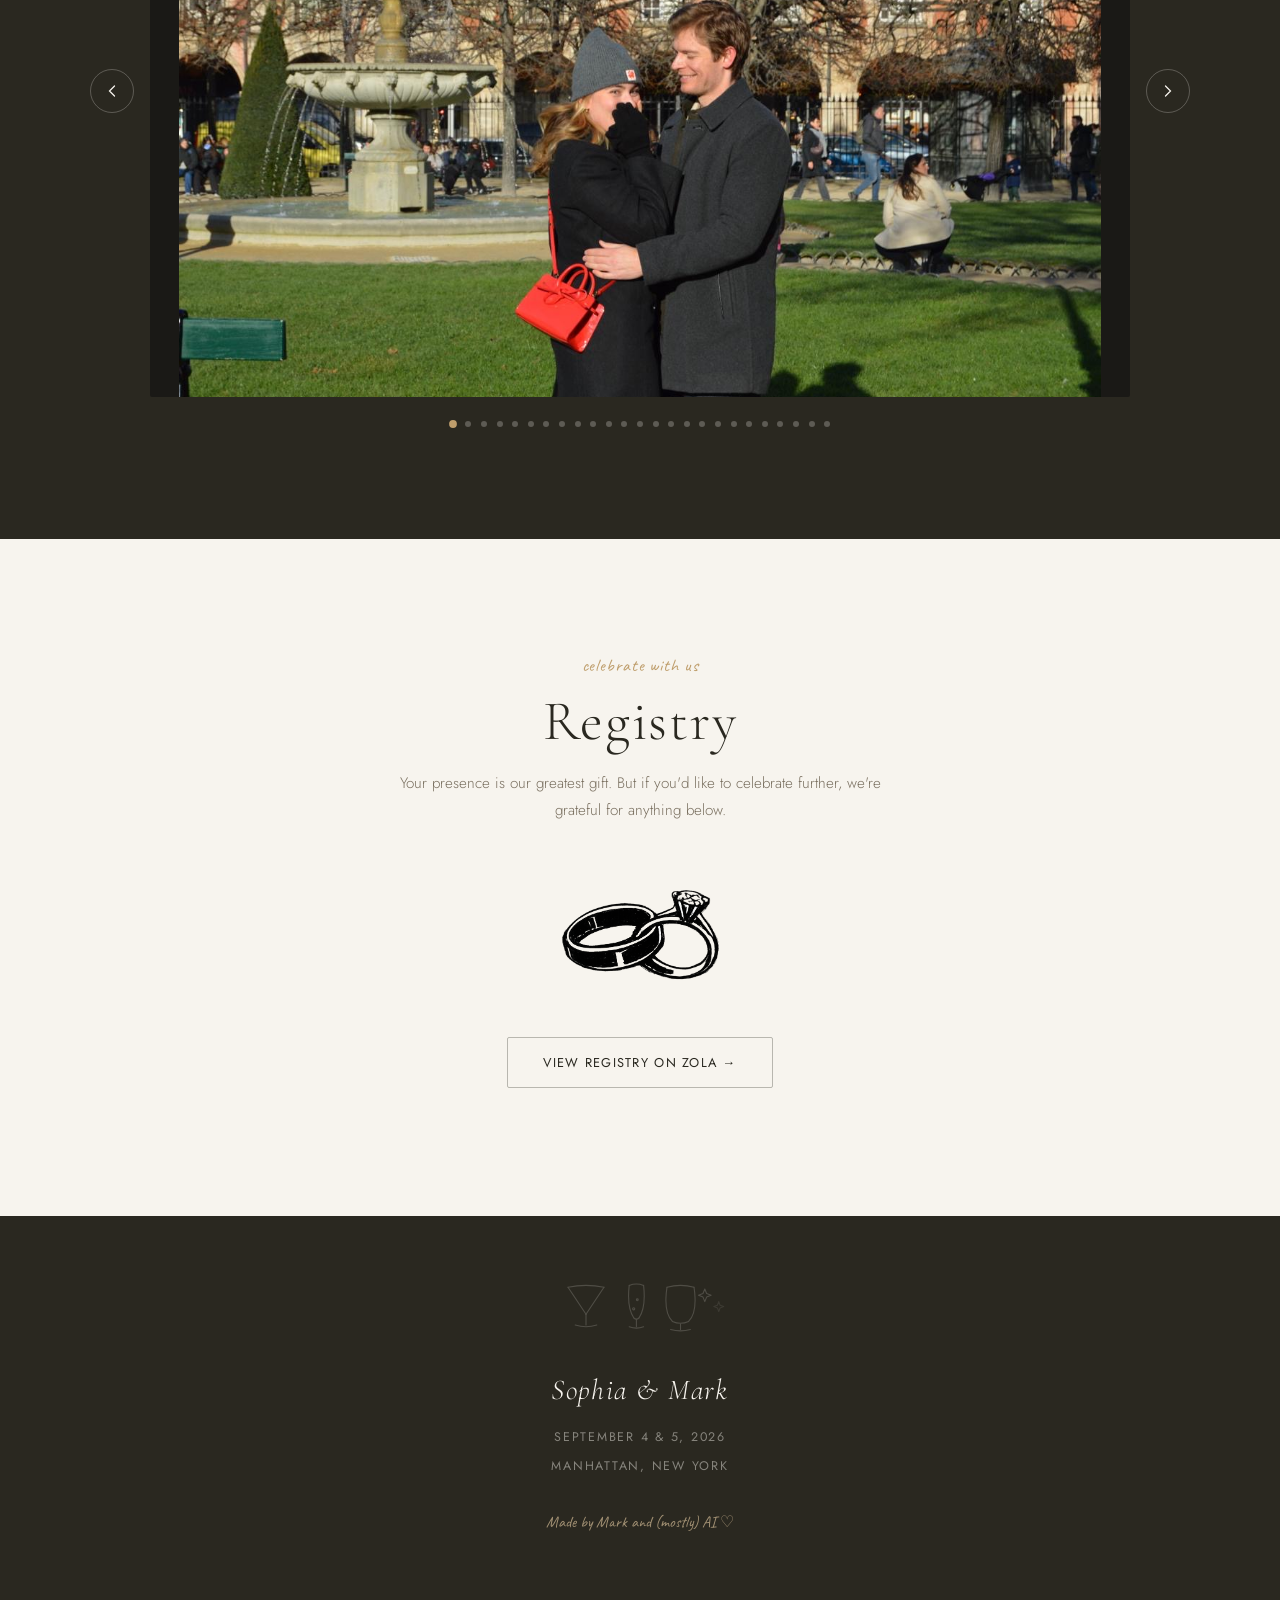
==== commit 7d7901be: "swap hero doodles for champagne flutes on reception event - Removed champagne flutes and martini doo" ====
--- a/index.html
+++ b/index.html
@@ -28,31 +28,6 @@
   <section id="hero" class="hero">
     <div class="hero-inner">
 
-      <!-- Decorative champagne flutes -->
-      <svg class="hero-doodle hero-doodle-left" viewBox="0 0 60 130" fill="none" stroke="currentColor" stroke-width="1.4" stroke-linecap="round" stroke-linejoin="round" aria-hidden="true">
-        <!-- Left flute -->
-        <path d="M 8,12 C 6,45 10,75 17,88"/>
-        <path d="M 28,12 C 30,45 26,75 19,88"/>
-        <path d="M 8,12 Q 18,8 28,12"/>
-        <path d="M 17,88 Q 18,91 19,88"/>
-        <line x1="18" y1="90" x2="18" y2="112"/>
-        <path d="M 8,112 Q 18,117 28,112"/>
-        <!-- bubbles -->
-        <circle cx="16" cy="70" r="1.5"/>
-        <circle cx="19" cy="55" r="1"/>
-        <circle cx="15" cy="40" r="1"/>
-        <!-- Right flute -->
-        <path d="M 38,18 C 36,50 40,78 46,90"/>
-        <path d="M 56,18 C 58,50 54,78 48,90"/>
-        <path d="M 38,18 Q 47,14 56,18"/>
-        <path d="M 46,90 Q 47,93 48,90"/>
-        <line x1="47" y1="92" x2="47" y2="112"/>
-        <path d="M 37,112 Q 47,117 57,112"/>
-        <!-- bubbles right -->
-        <circle cx="45" cy="75" r="1.2"/>
-        <circle cx="48" cy="62" r="1"/>
-      </svg>
-
       <p class="hero-eyebrow">together with their families</p>
 
       <h1 class="hero-names">
@@ -66,28 +41,6 @@
         <span class="hero-sep">·</span>
         <span class="hero-location">Manhattan, New York</span>
       </div>
-
-      <!-- Decorative martini glass -->
-      <svg class="hero-doodle hero-doodle-right" viewBox="0 0 90 130" fill="none" stroke="currentColor" stroke-width="1.4" stroke-linecap="round" stroke-linejoin="round" aria-hidden="true">
-        <!-- Martini bowl (inverted V) -->
-        <line x1="8" y1="18" x2="45" y2="72"/>
-        <line x1="82" y1="18" x2="45" y2="72"/>
-        <path d="M 8,18 Q 45,12 82,18"/>
-        <!-- Stem -->
-        <line x1="45" y1="72" x2="45" y2="98"/>
-        <!-- Base -->
-        <path d="M 25,98 Q 45,104 65,98"/>
-        <!-- Olive pick -->
-        <line x1="22" y1="22" x2="68" y2="28"/>
-        <circle cx="65" cy="28" r="5"/>
-        <!-- Second smaller glass (wine) to the right -->
-        <path d="M 72,40 C 70,62 73,80 76,88"/>
-        <path d="M 86,40 C 88,62 85,80 82,88"/>
-        <path d="M 72,40 Q 79,36 86,40"/>
-        <path d="M 76,88 Q 79,92 82,88"/>
-        <line x1="79" y1="91" x2="79" y2="108"/>
-        <path d="M 71,108 Q 79,113 87,108"/>
-      </svg>
 
     </div>
 
@@ -214,15 +167,26 @@
                 <p class="event-venue">Maxwell Tribeca</p>
                 <p class="event-address">135 Watts St, New York, NY 10013</p>
               </div>
-              <svg class="event-doodle" viewBox="0 0 60 80" fill="none" stroke="currentColor" stroke-width="1.3" stroke-linecap="round" stroke-linejoin="round" aria-hidden="true">
-                <!-- Martini glass -->
-                <line x1="4" y1="14" x2="30" y2="50"/>
-                <line x1="56" y1="14" x2="30" y2="50"/>
-                <path d="M 4,14 Q 30,9 56,14"/>
-                <line x1="30" y1="50" x2="30" y2="68"/>
-                <path d="M 16,68 Q 30,72 44,68"/>
-                <line x1="12" y1="18" x2="48" y2="23"/>
-                <circle cx="45" cy="23" r="4"/>
+              <svg class="event-doodle" viewBox="0 0 60 130" fill="none" stroke="currentColor" stroke-width="1.4" stroke-linecap="round" stroke-linejoin="round" aria-hidden="true">
+                <!-- Left flute -->
+                <path d="M 8,12 C 6,45 10,75 17,88"/>
+                <path d="M 28,12 C 30,45 26,75 19,88"/>
+                <path d="M 8,12 Q 18,8 28,12"/>
+                <path d="M 17,88 Q 18,91 19,88"/>
+                <line x1="18" y1="90" x2="18" y2="112"/>
+                <path d="M 8,112 Q 18,117 28,112"/>
+                <circle cx="16" cy="70" r="1.5"/>
+                <circle cx="19" cy="55" r="1"/>
+                <circle cx="15" cy="40" r="1"/>
+                <!-- Right flute -->
+                <path d="M 38,18 C 36,50 40,78 46,90"/>
+                <path d="M 56,18 C 58,50 54,78 48,90"/>
+                <path d="M 38,18 Q 47,14 56,18"/>
+                <path d="M 46,90 Q 47,93 48,90"/>
+                <line x1="47" y1="92" x2="47" y2="112"/>
+                <path d="M 37,112 Q 47,117 57,112"/>
+                <circle cx="45" cy="75" r="1.2"/>
+                <circle cx="48" cy="62" r="1"/>
               </svg>
             </div>
 
--- a/styles.css
+++ b/styles.css
@@ -402,6 +402,7 @@
 
 .event-doodle {
   width: 36px;
+  height: 50px;
   color: var(--charcoal);
   opacity: 0.15;
   flex-shrink: 0;
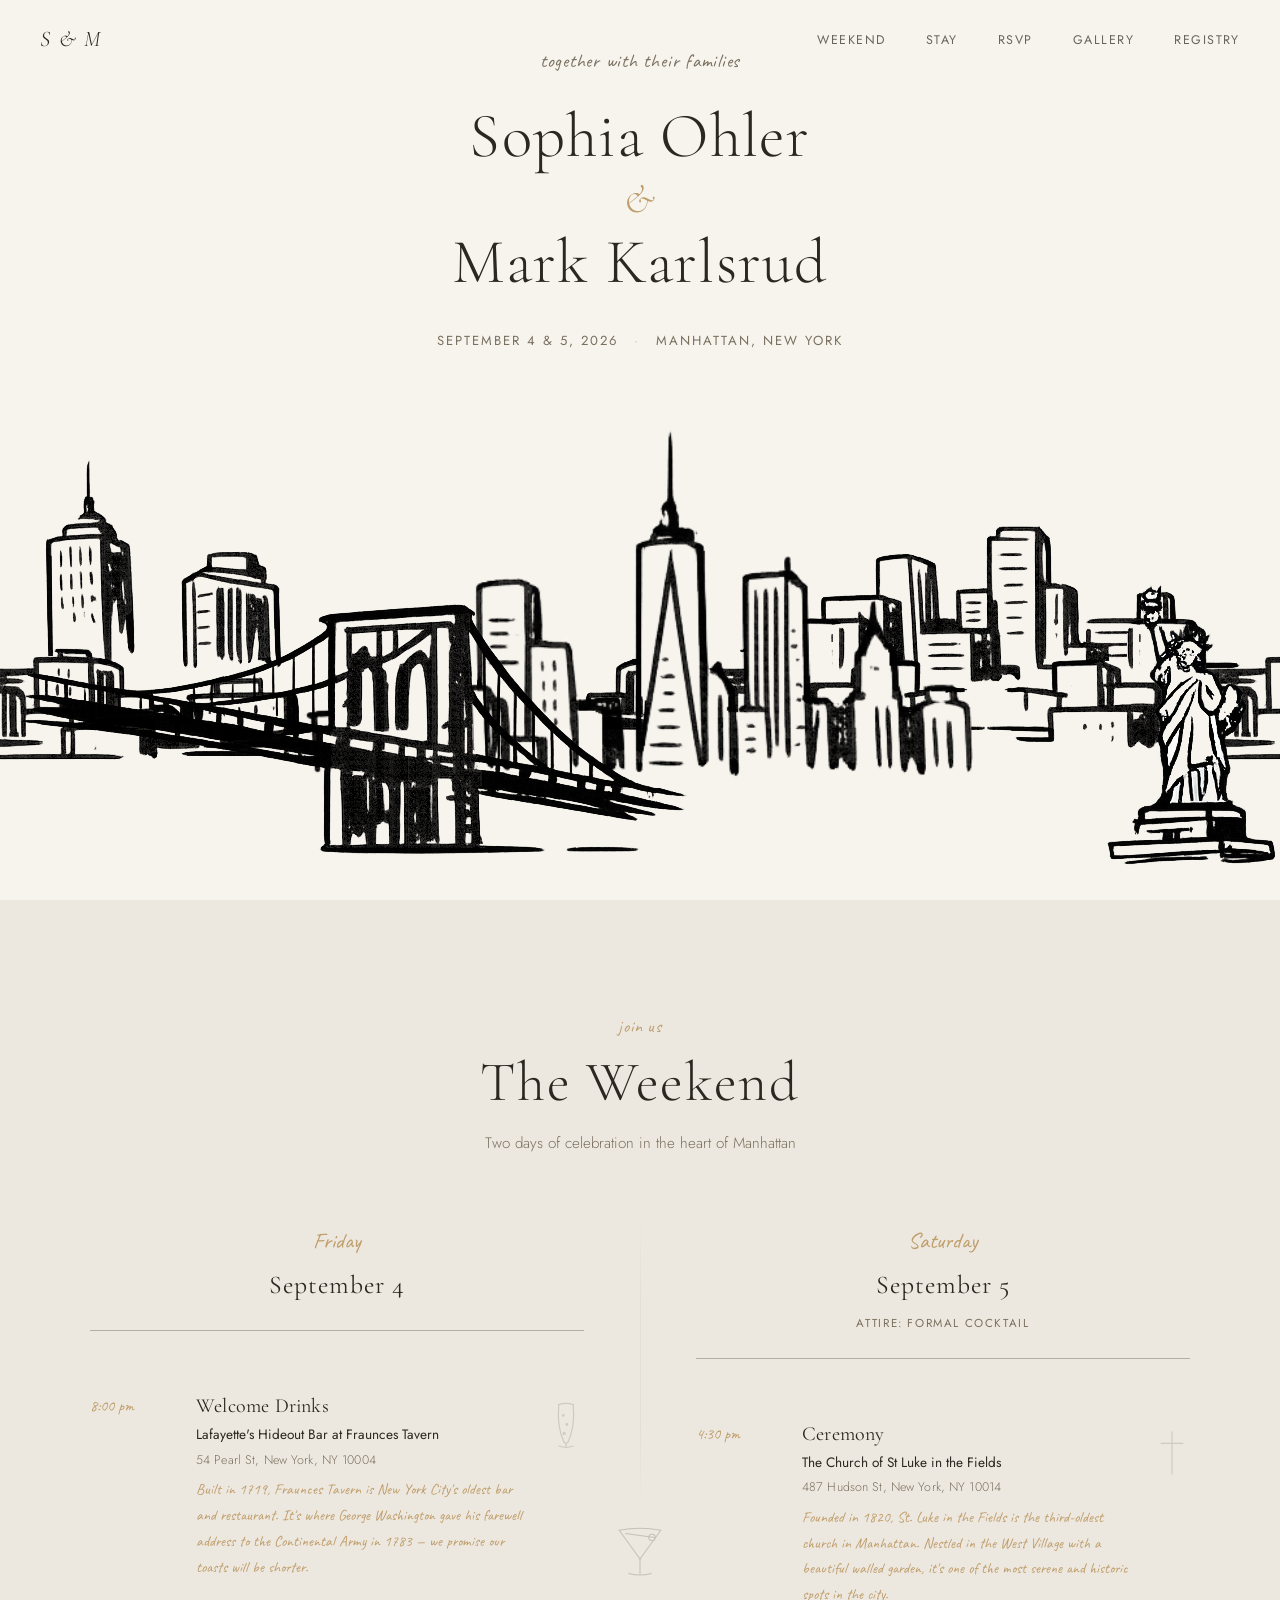
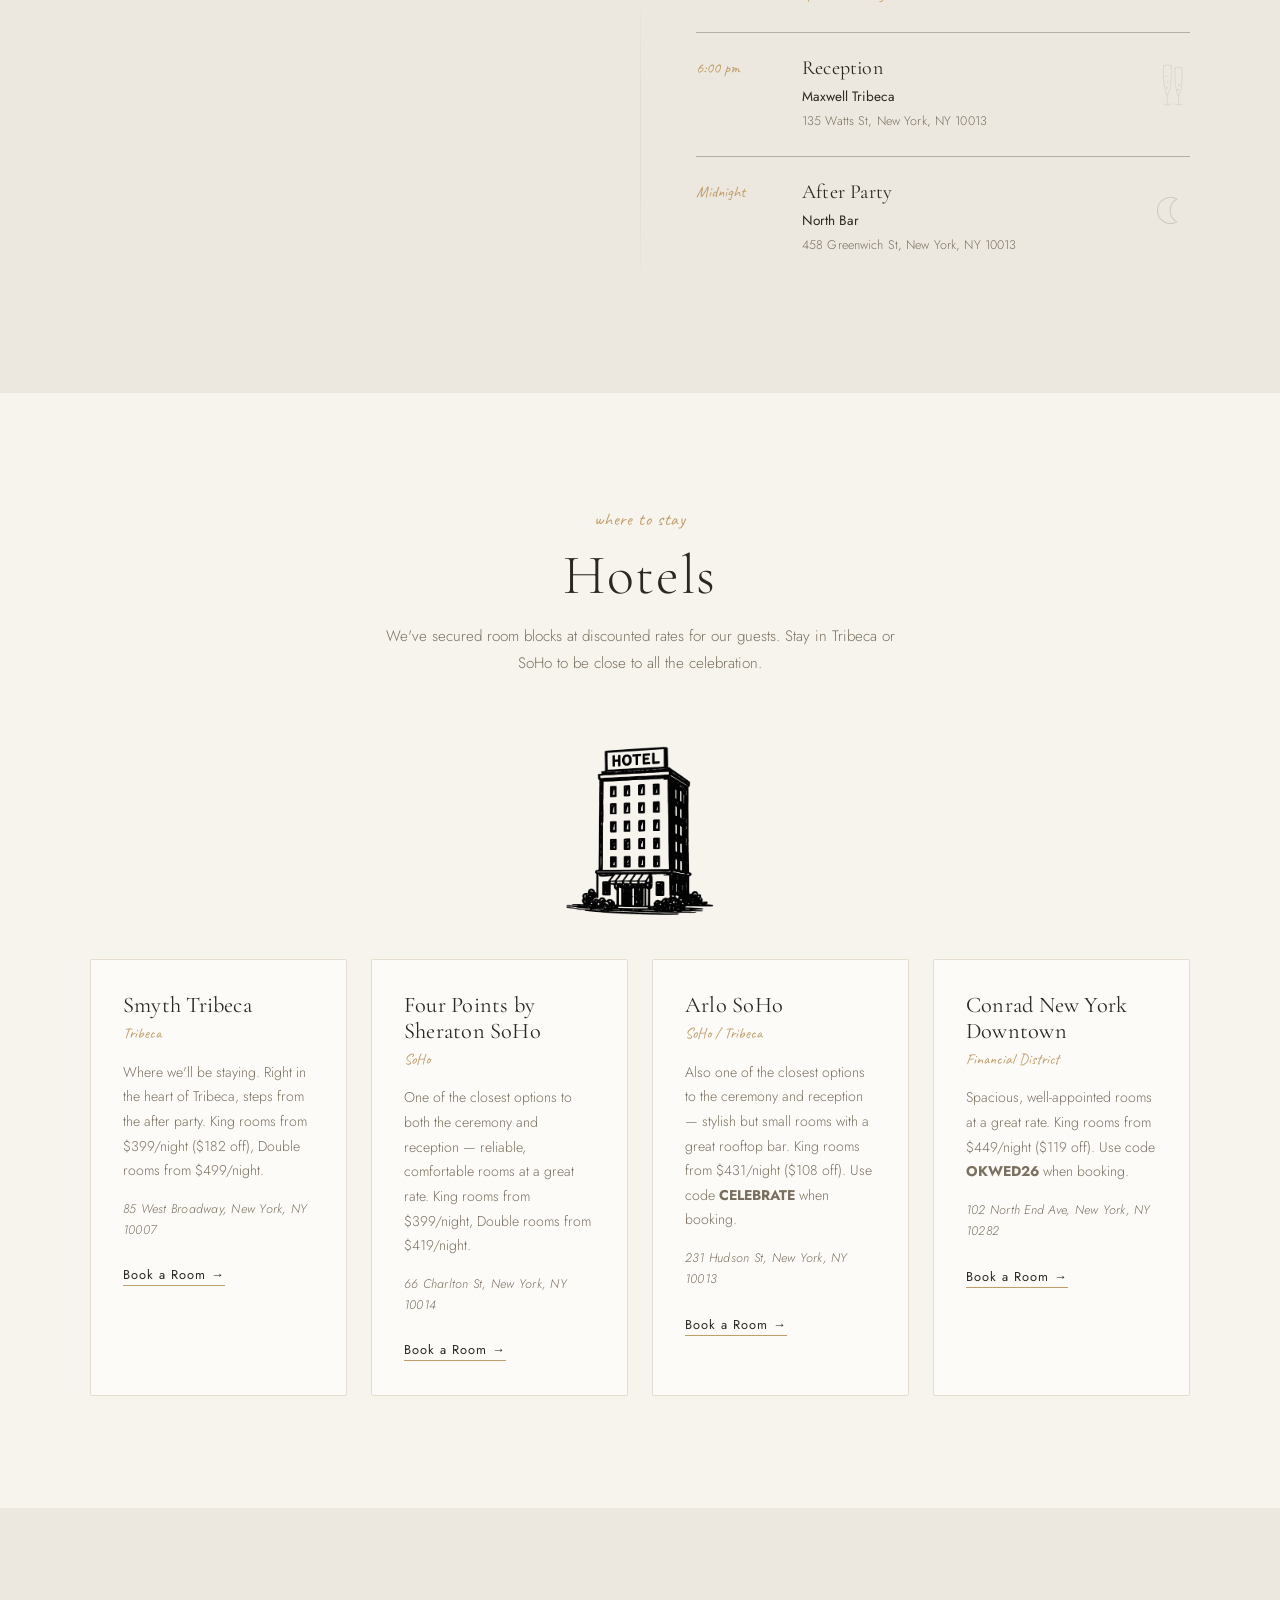
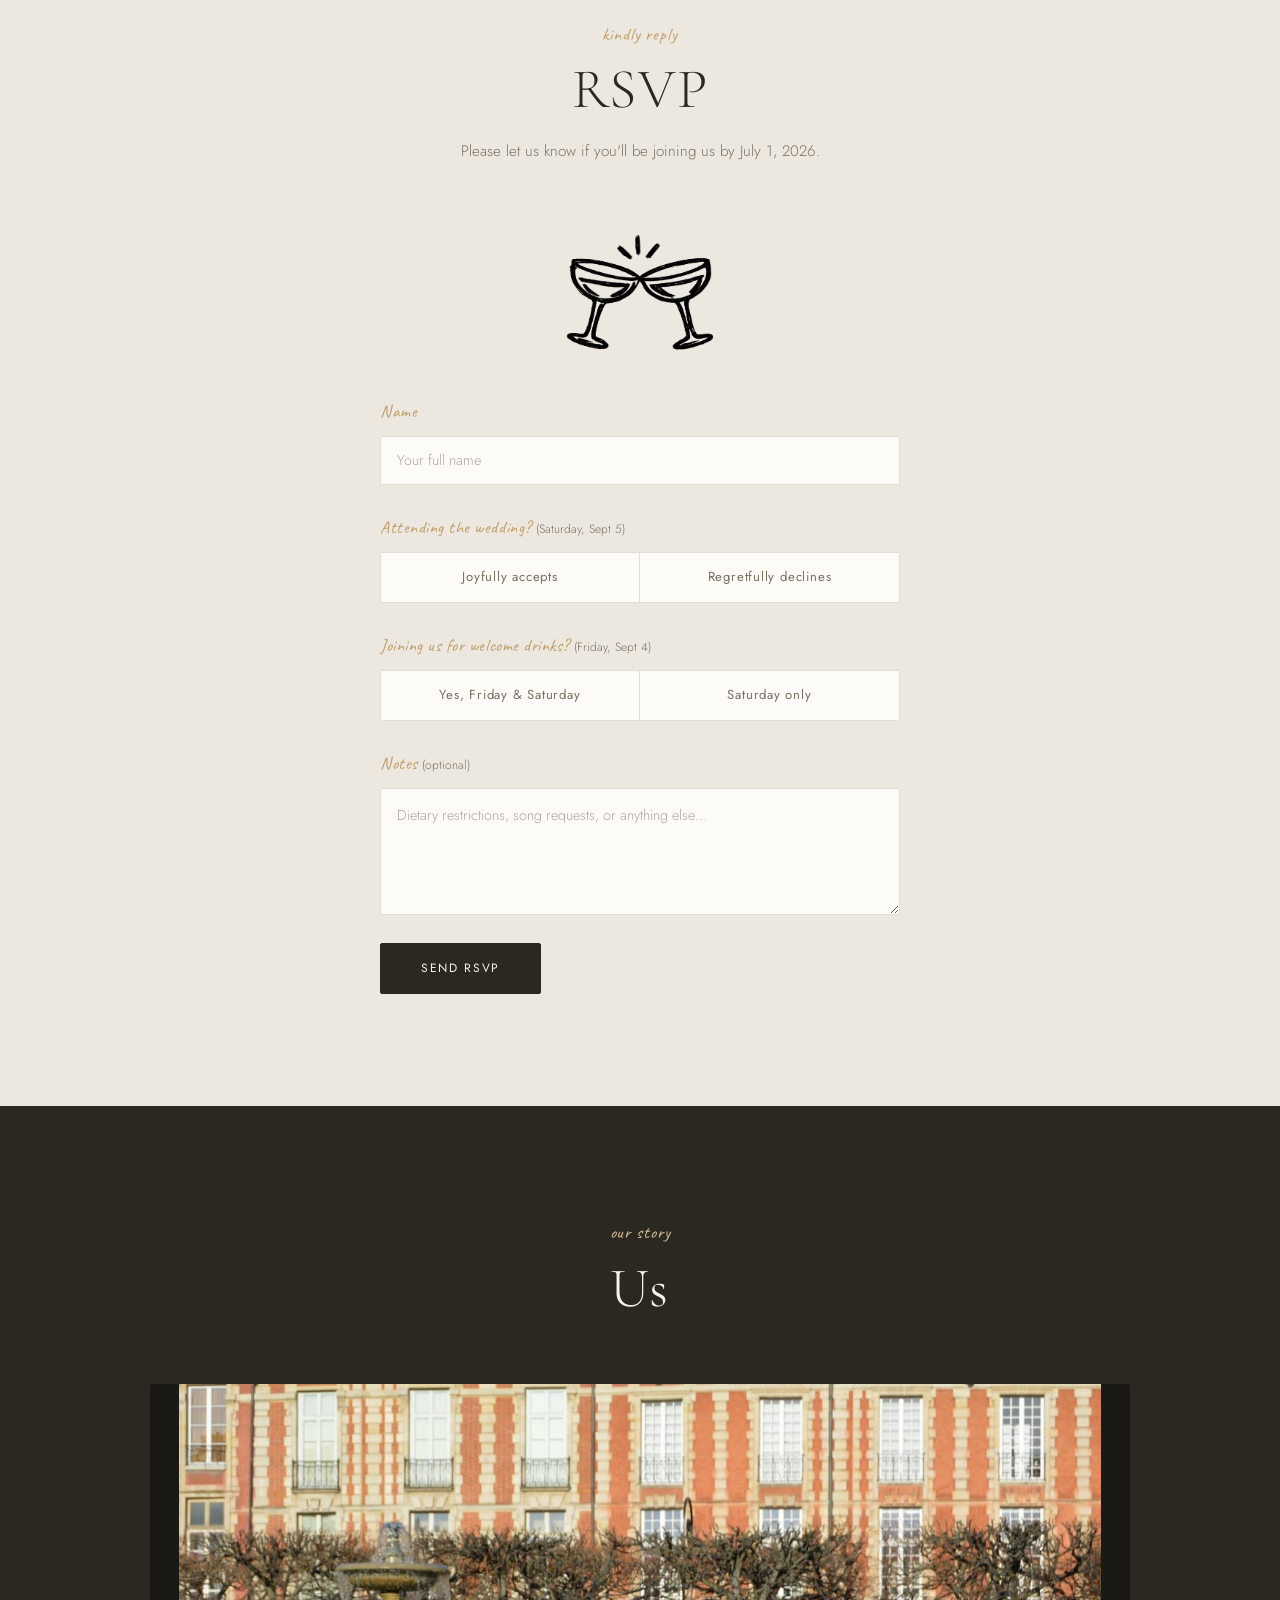
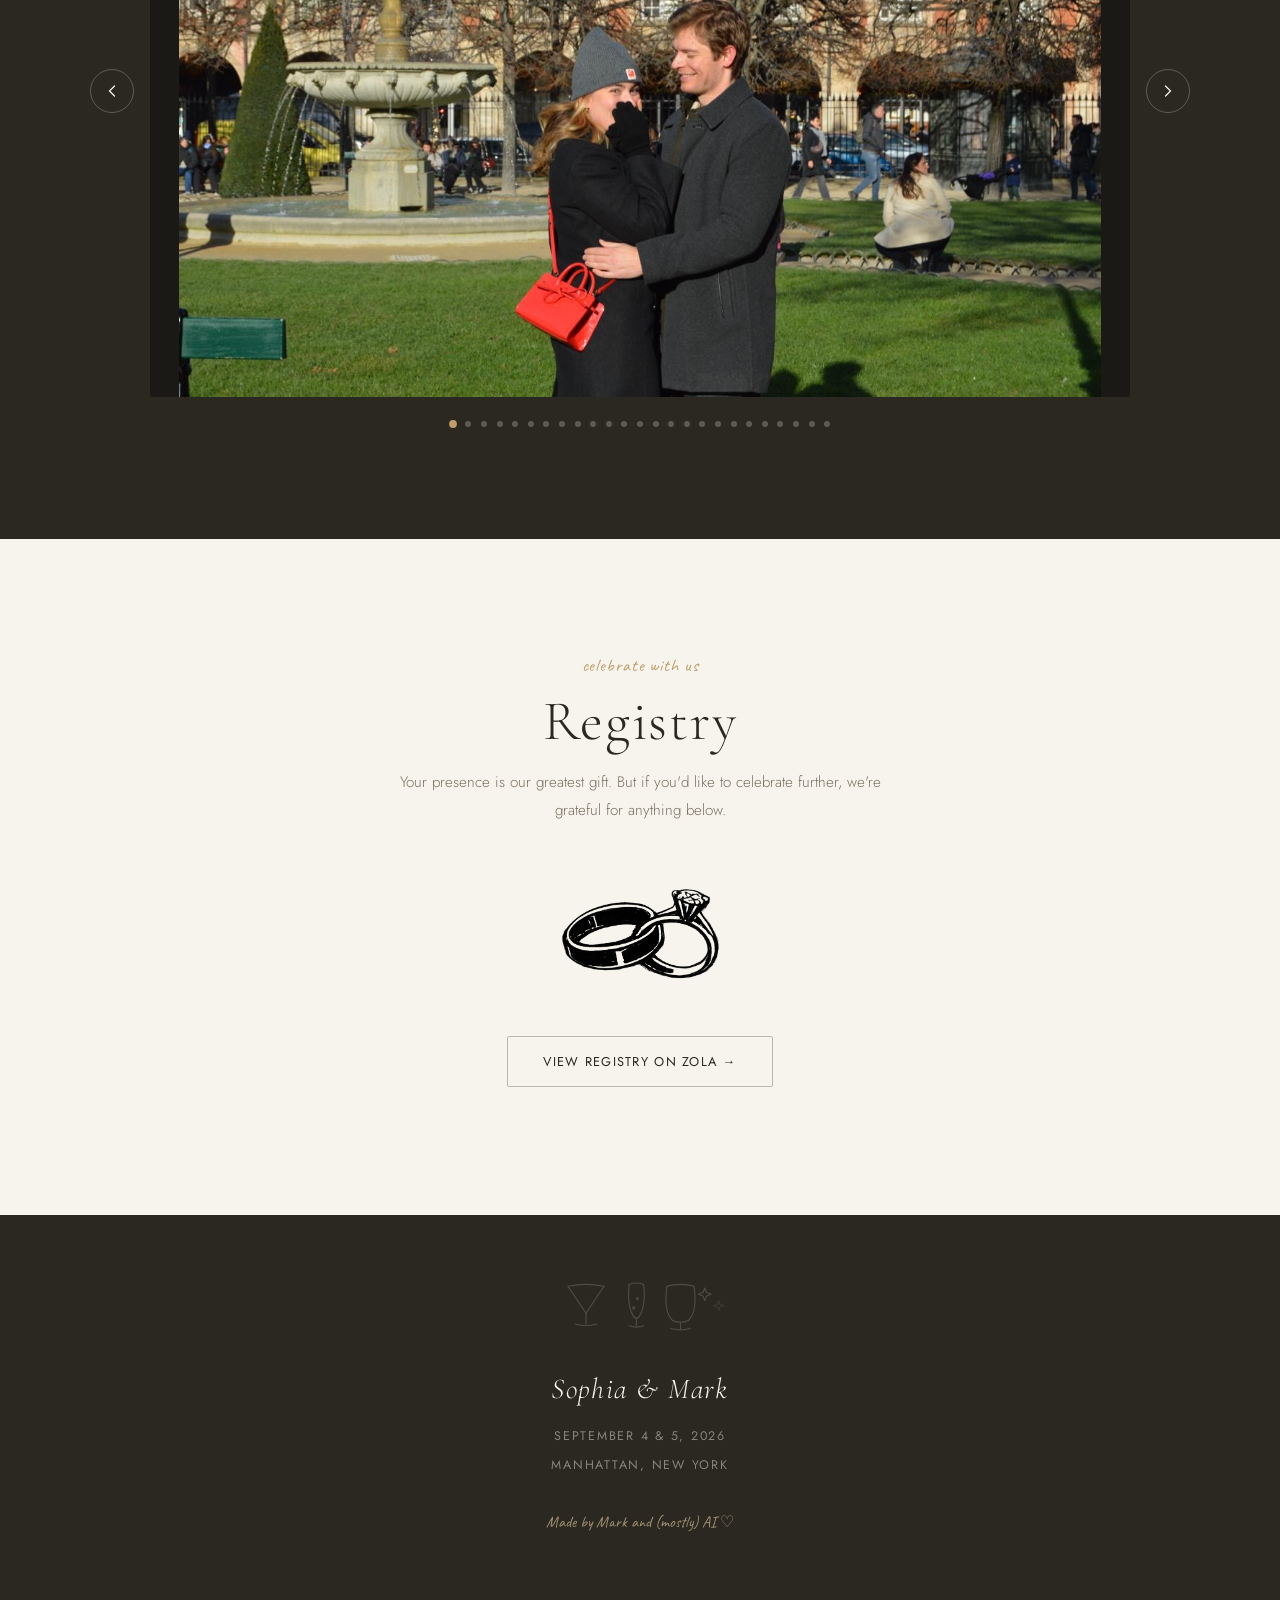
==== commit cf11e62f: "RSVP improvements, confetti, doodle fixes, and content updates - Confetti burst on RSVP accept submi" ====
--- a/index.html
+++ b/index.html
@@ -323,12 +323,12 @@
             </div>
           </div>
 
-          <div class="rsvp-field">
+          <div class="rsvp-field" id="rsvpDrinksField">
             <label class="rsvp-label">Joining us for welcome drinks? <span class="rsvp-optional">(Friday, Sept 4)</span></label>
             <div class="rsvp-toggle" role="group" aria-label="Will you attend welcome drinks?">
               <label class="rsvp-toggle-opt">
                 <input type="radio" name="WelcomeDrinks" value="Yes">
-                <span>Yes, see you Friday</span>
+                <span>Yes, Friday &amp; Saturday</span>
               </label>
               <label class="rsvp-toggle-opt">
                 <input type="radio" name="WelcomeDrinks" value="No">
@@ -358,26 +358,26 @@
         </form>
 
         <div class="rsvp-success" id="rsvpSuccess" hidden>
-          <svg class="rsvp-success-doodle" viewBox="0 0 80 80" fill="none" stroke="currentColor" stroke-width="1.3" stroke-linecap="round" stroke-linejoin="round" aria-hidden="true">
-            <!-- Clinking champagne flutes -->
-            <path d="M 18,12 C 16,34 19,46 23,52"/>
-            <path d="M 34,12 C 36,34 33,46 29,52"/>
-            <path d="M 18,12 Q 26,9 34,12"/>
-            <path d="M 23,52 Q 26,55 29,52"/>
-            <line x1="26" y1="54" x2="26" y2="62"/>
-            <path d="M 17,62 Q 26,65 35,62"/>
-            <circle cx="22" cy="40" r="1.2"/>
-            <circle cx="25" cy="29" r="1"/>
-            <circle cx="21" cy="20" r="0.9"/>
-            <path d="M 46,18 C 44,40 47,52 51,57"/>
-            <path d="M 62,18 C 64,40 61,52 57,57"/>
-            <path d="M 46,18 Q 54,15 62,18"/>
-            <path d="M 51,57 Q 54,60 57,57"/>
-            <line x1="54" y1="59" x2="54" y2="67"/>
-            <path d="M 45,67 Q 54,70 63,67"/>
-            <!-- Clink mark -->
-            <path d="M 34,14 Q 40,9 46,14"/>
-            <path d="M 37,10 L 40,6 L 43,10" stroke-width="1"/>
+          <svg class="rsvp-success-doodle" viewBox="0 0 60 130" fill="none" stroke="currentColor" stroke-width="1.4" stroke-linecap="round" stroke-linejoin="round" aria-hidden="true">
+            <!-- Left flute -->
+            <path d="M 8,12 C 6,45 10,75 17,88"/>
+            <path d="M 28,12 C 30,45 26,75 19,88"/>
+            <path d="M 8,12 Q 18,8 28,12"/>
+            <path d="M 17,88 Q 18,91 19,88"/>
+            <line x1="18" y1="90" x2="18" y2="112"/>
+            <path d="M 8,112 Q 18,117 28,112"/>
+            <circle cx="16" cy="70" r="1.5"/>
+            <circle cx="19" cy="55" r="1"/>
+            <circle cx="15" cy="40" r="1"/>
+            <!-- Right flute -->
+            <path d="M 38,18 C 36,50 40,78 46,90"/>
+            <path d="M 56,18 C 58,50 54,78 48,90"/>
+            <path d="M 38,18 Q 47,14 56,18"/>
+            <path d="M 46,90 Q 47,93 48,90"/>
+            <line x1="47" y1="92" x2="47" y2="112"/>
+            <path d="M 37,112 Q 47,117 57,112"/>
+            <circle cx="45" cy="75" r="1.2"/>
+            <circle cx="48" cy="62" r="1"/>
           </svg>
           <p class="rsvp-success-title">We received your RSVP!</p>
           <p class="rsvp-success-text">Thank you — we can't wait to celebrate with you.</p>
--- a/styles.css
+++ b/styles.css
@@ -842,7 +842,9 @@
 }
 
 .rsvp-success-doodle {
-  width: 80px;
+  width: 60px;
+  height: 130px;
+  display: block;
   color: var(--gold);
   opacity: 0.7;
   margin: 0 auto 1.5rem;
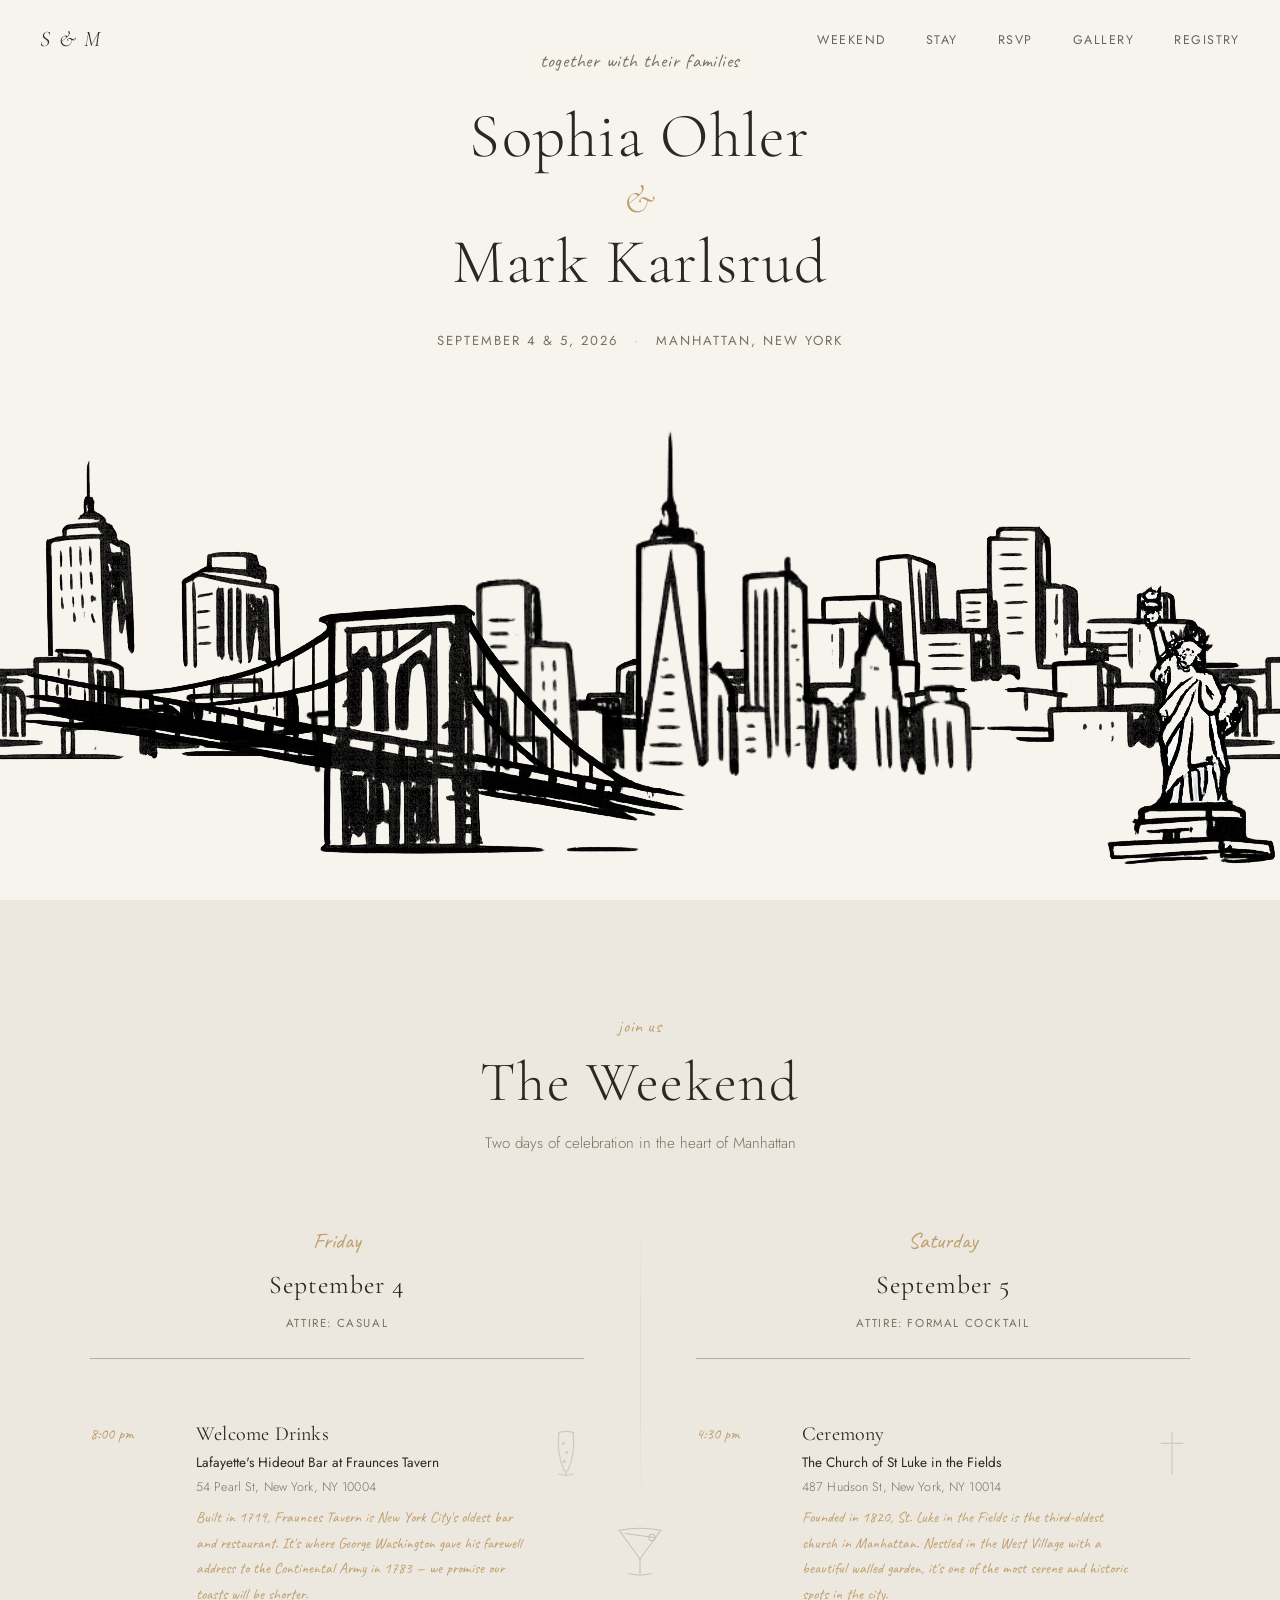
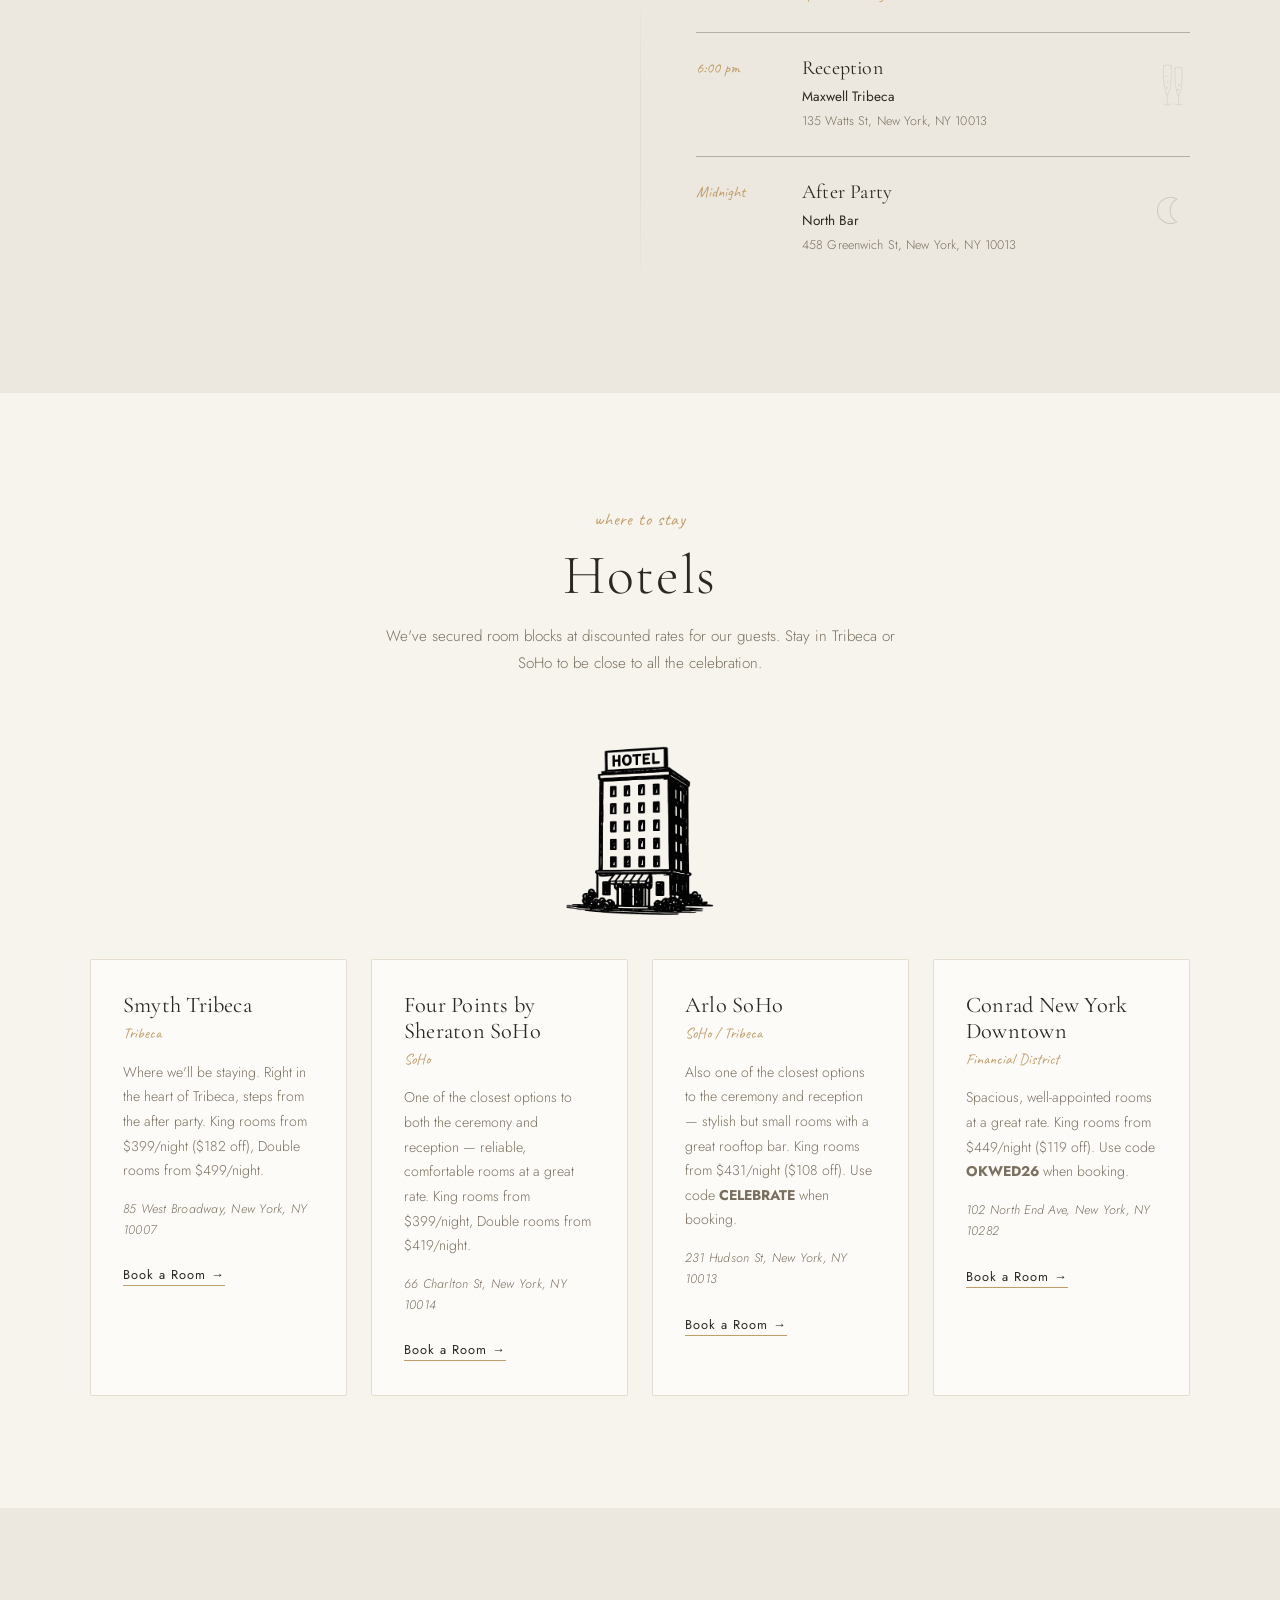
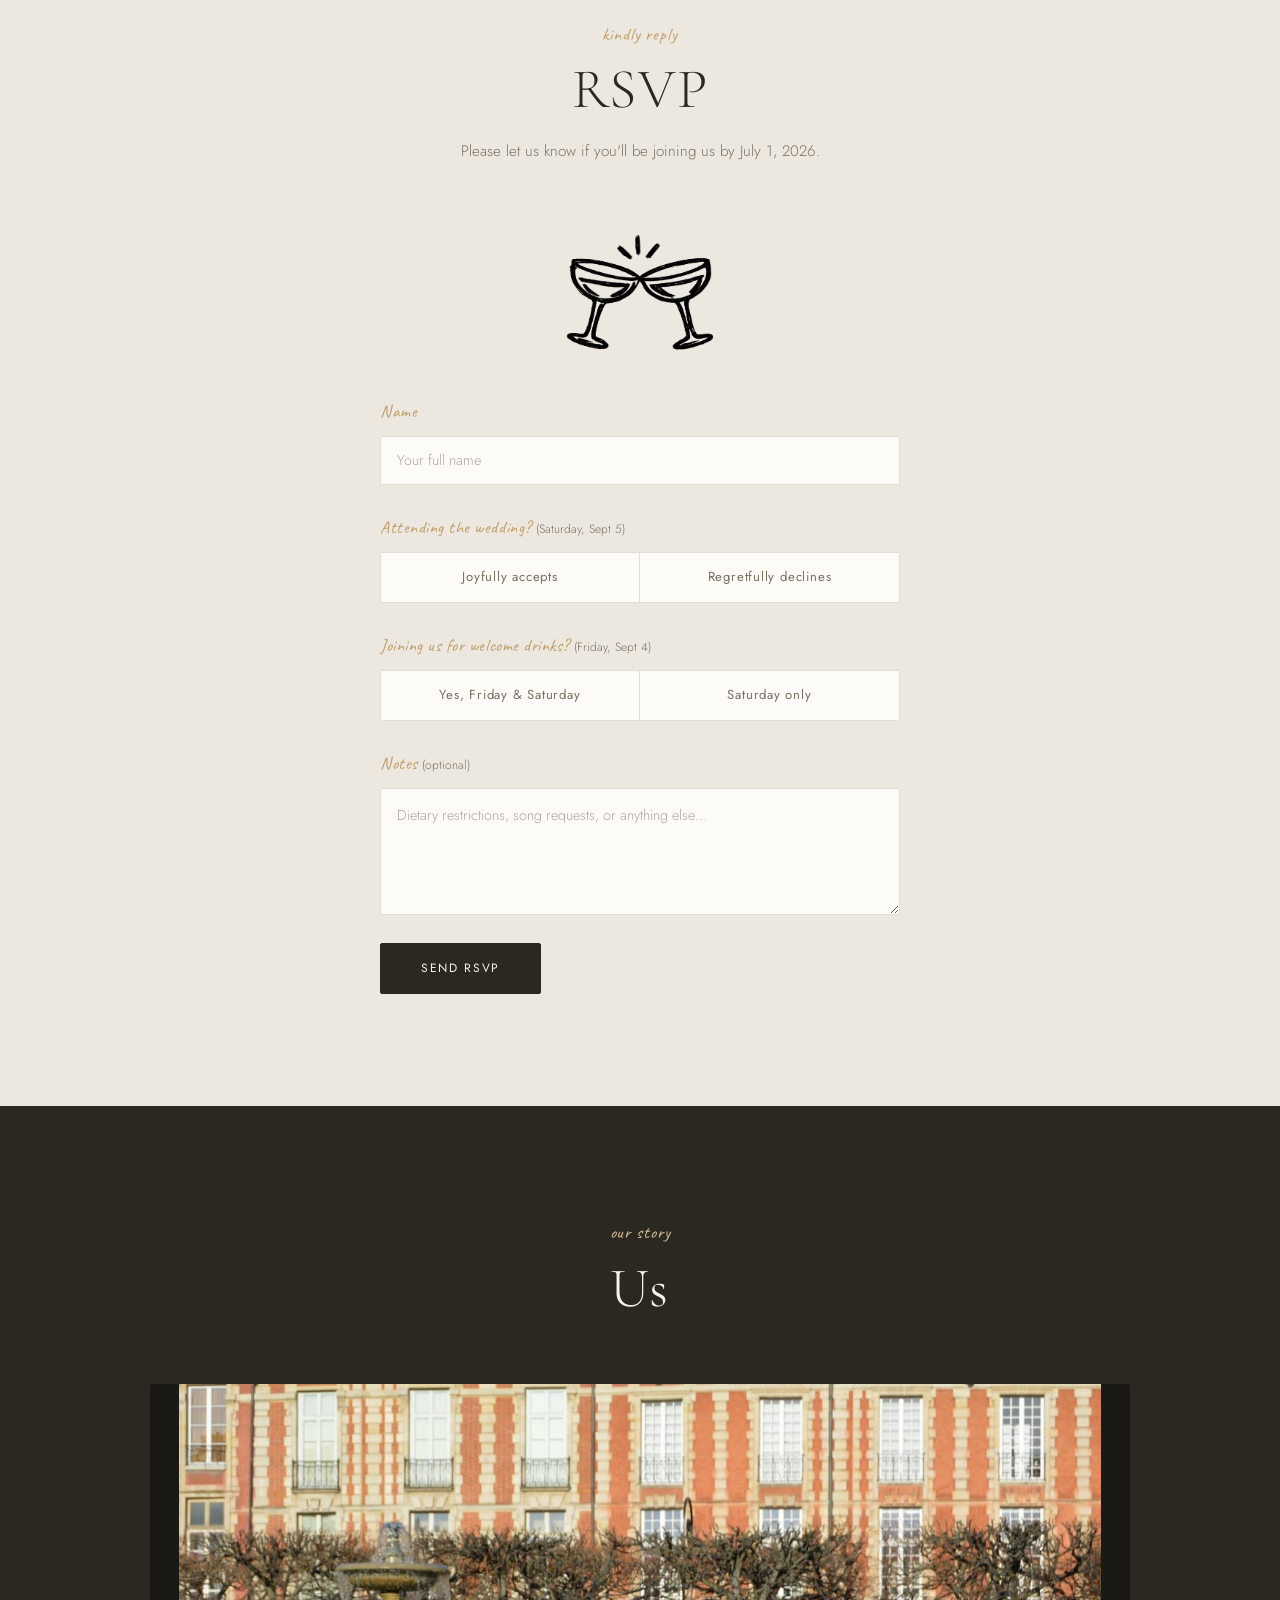
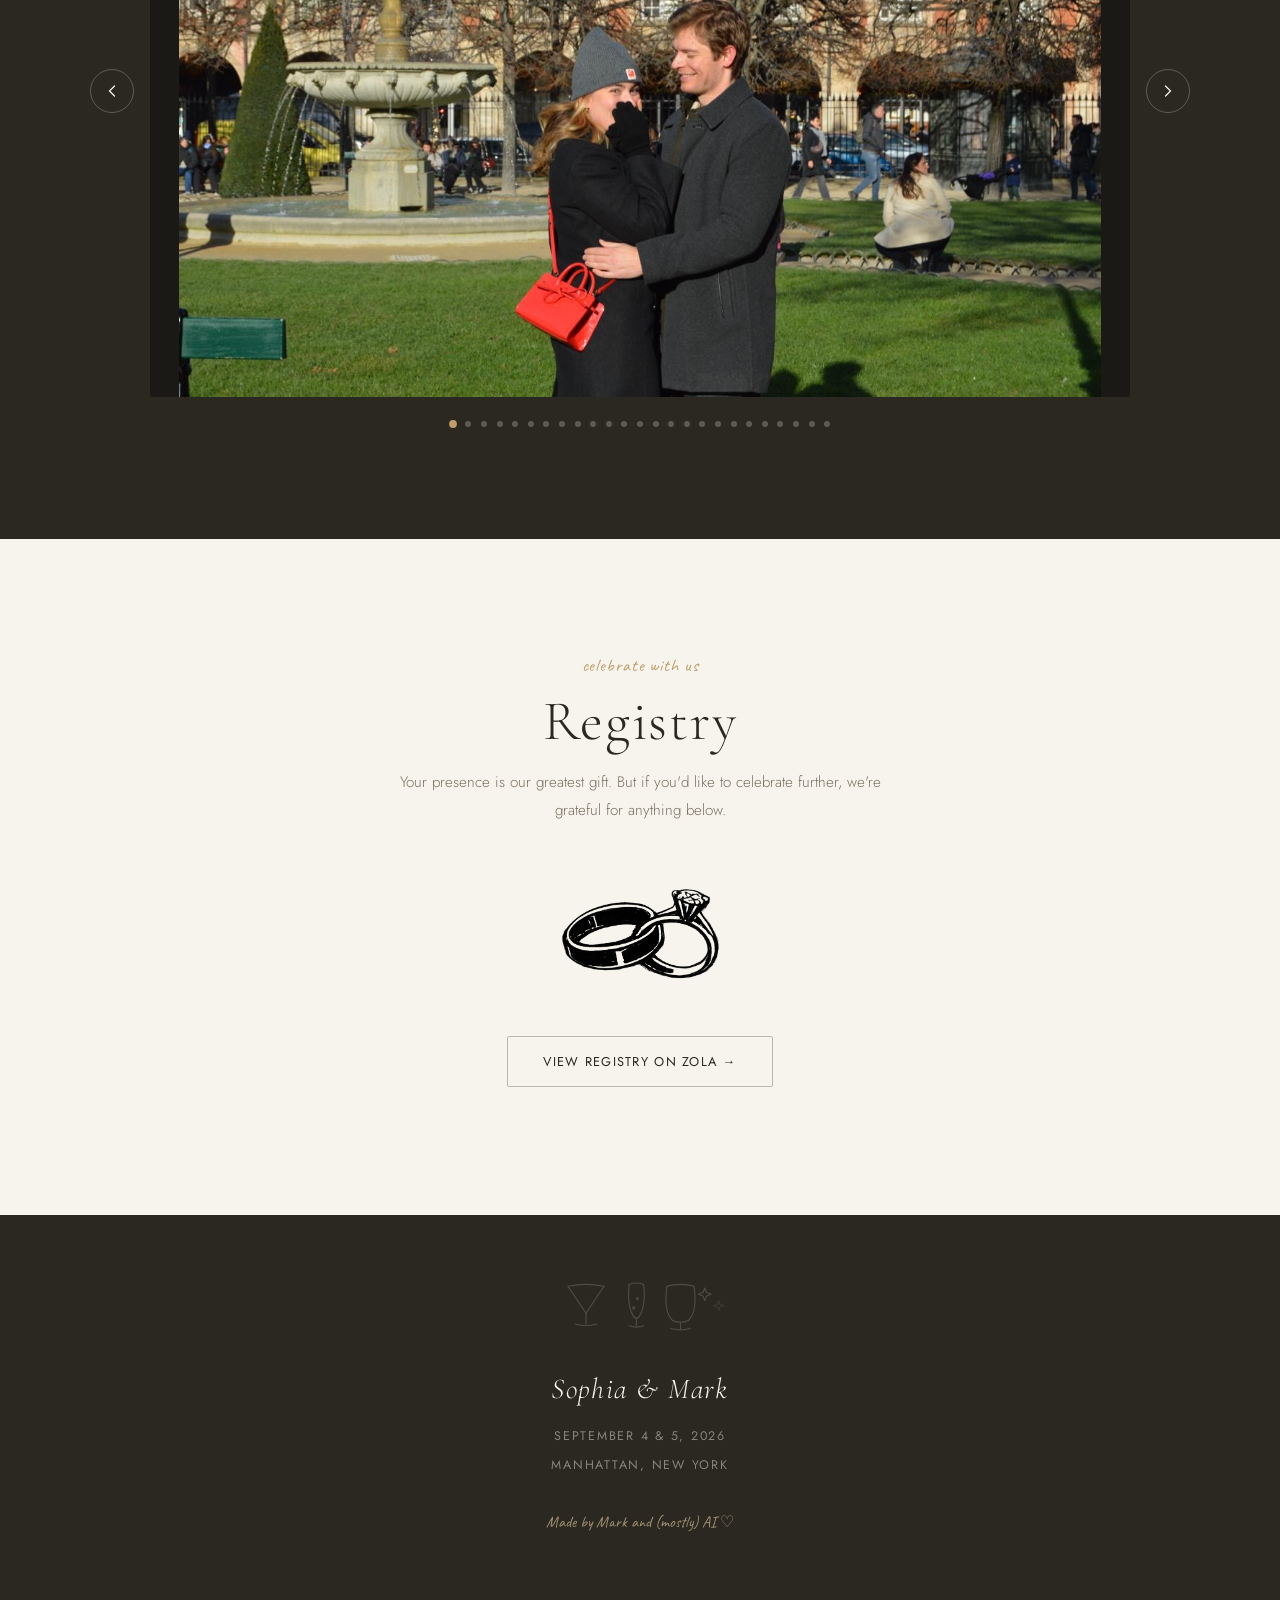
==== commit 91705f26: "add lightbox, RSVP scroll-to-success, attire labels, and small fixes - Carousel images open full-scr" ====
--- a/index.html
+++ b/index.html
@@ -84,6 +84,7 @@
           <div class="day-heading">
             <span class="day-hand">Friday</span>
             <span class="day-date">September 4</span>
+            <span class="day-attire">Attire: Casual</span>
           </div>
 
           <div class="events-list">
--- a/styles.css
+++ b/styles.css
@@ -550,6 +550,63 @@
   transform: scale(1.3);
 }
 .dot:hover { background: rgba(247, 244, 238, 0.5); }
+
+/* ============================================================
+   LIGHTBOX
+   ============================================================ */
+#carouselLightbox {
+  display: none;
+  position: fixed;
+  inset: 0;
+  background: rgba(0, 0, 0, 0.96);
+  z-index: 1000;
+  align-items: center;
+  justify-content: center;
+}
+#carouselLightbox.open { display: flex; }
+
+.lb-img {
+  max-width: 100%;
+  max-height: 100dvh;
+  object-fit: contain;
+  display: block;
+  user-select: none;
+}
+
+.lb-close {
+  position: absolute;
+  top: 1rem;
+  right: 1rem;
+  font-size: 2rem;
+  line-height: 1;
+  color: #fff;
+  background: none;
+  border: none;
+  cursor: pointer;
+  padding: 0.5rem;
+  opacity: 0.8;
+}
+.lb-close:hover { opacity: 1; }
+
+.lb-prev, .lb-next {
+  position: absolute;
+  top: 50%;
+  transform: translateY(-50%);
+  font-size: 3.5rem;
+  line-height: 1;
+  color: #fff;
+  background: none;
+  border: none;
+  cursor: pointer;
+  padding: 1rem;
+  opacity: 0.6;
+  user-select: none;
+}
+.lb-prev:hover, .lb-next:hover { opacity: 1; }
+.lb-prev { left: 0; }
+.lb-next { right: 0; }
+
+.carousel-slide img { cursor: zoom-in; }
 
 /* ============================================================
    HOTELS
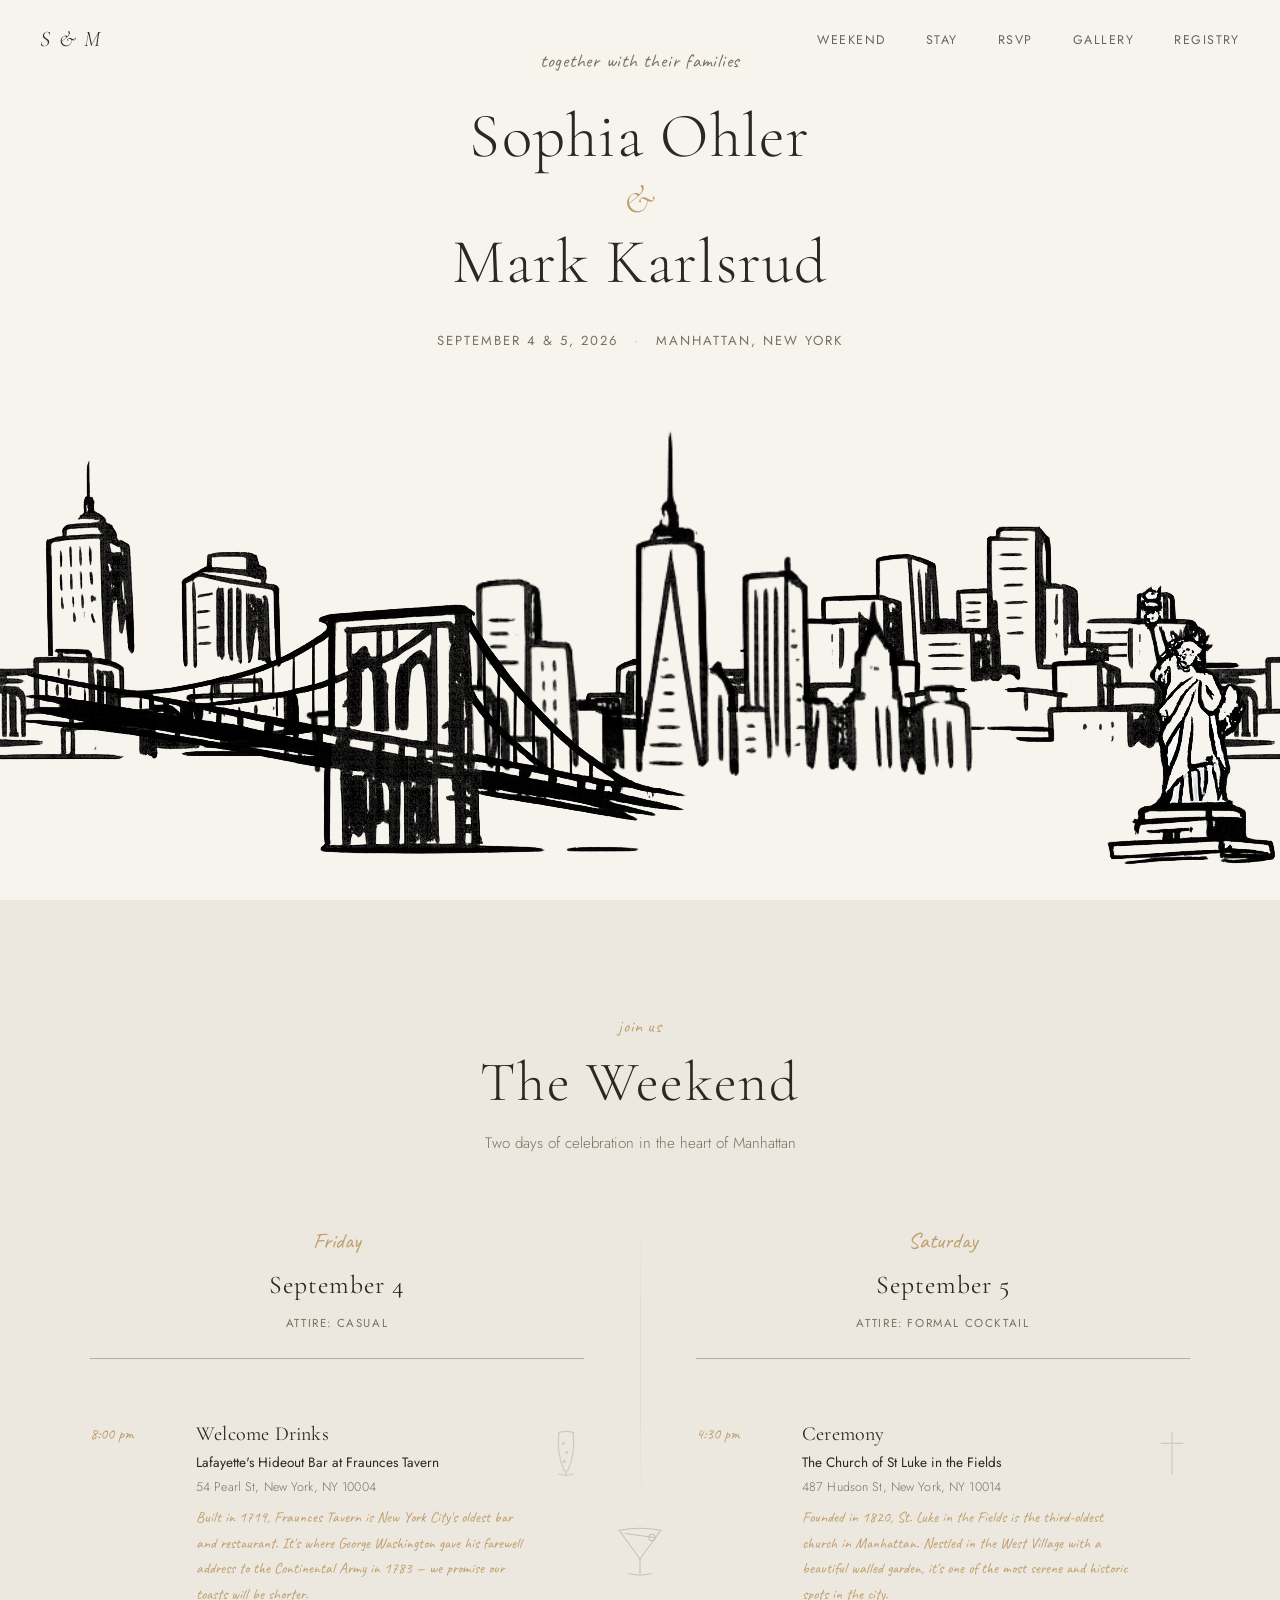
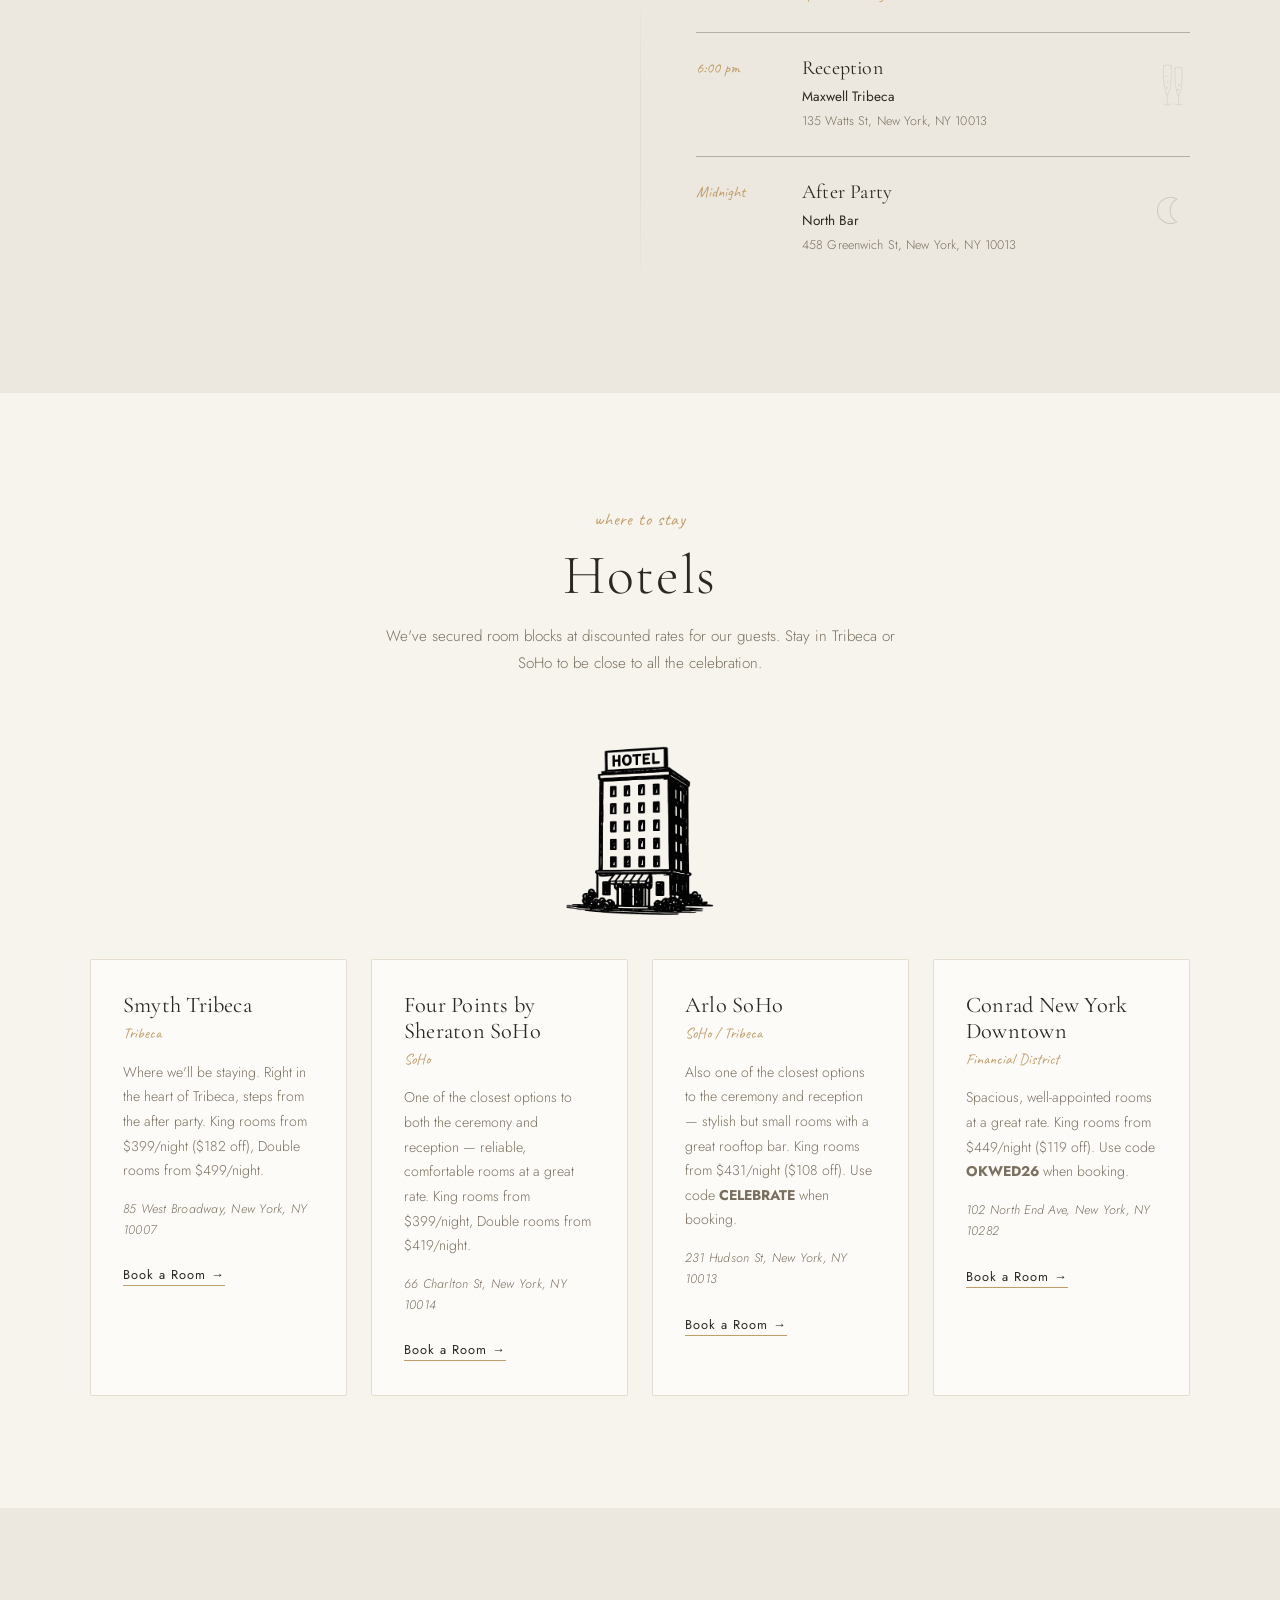
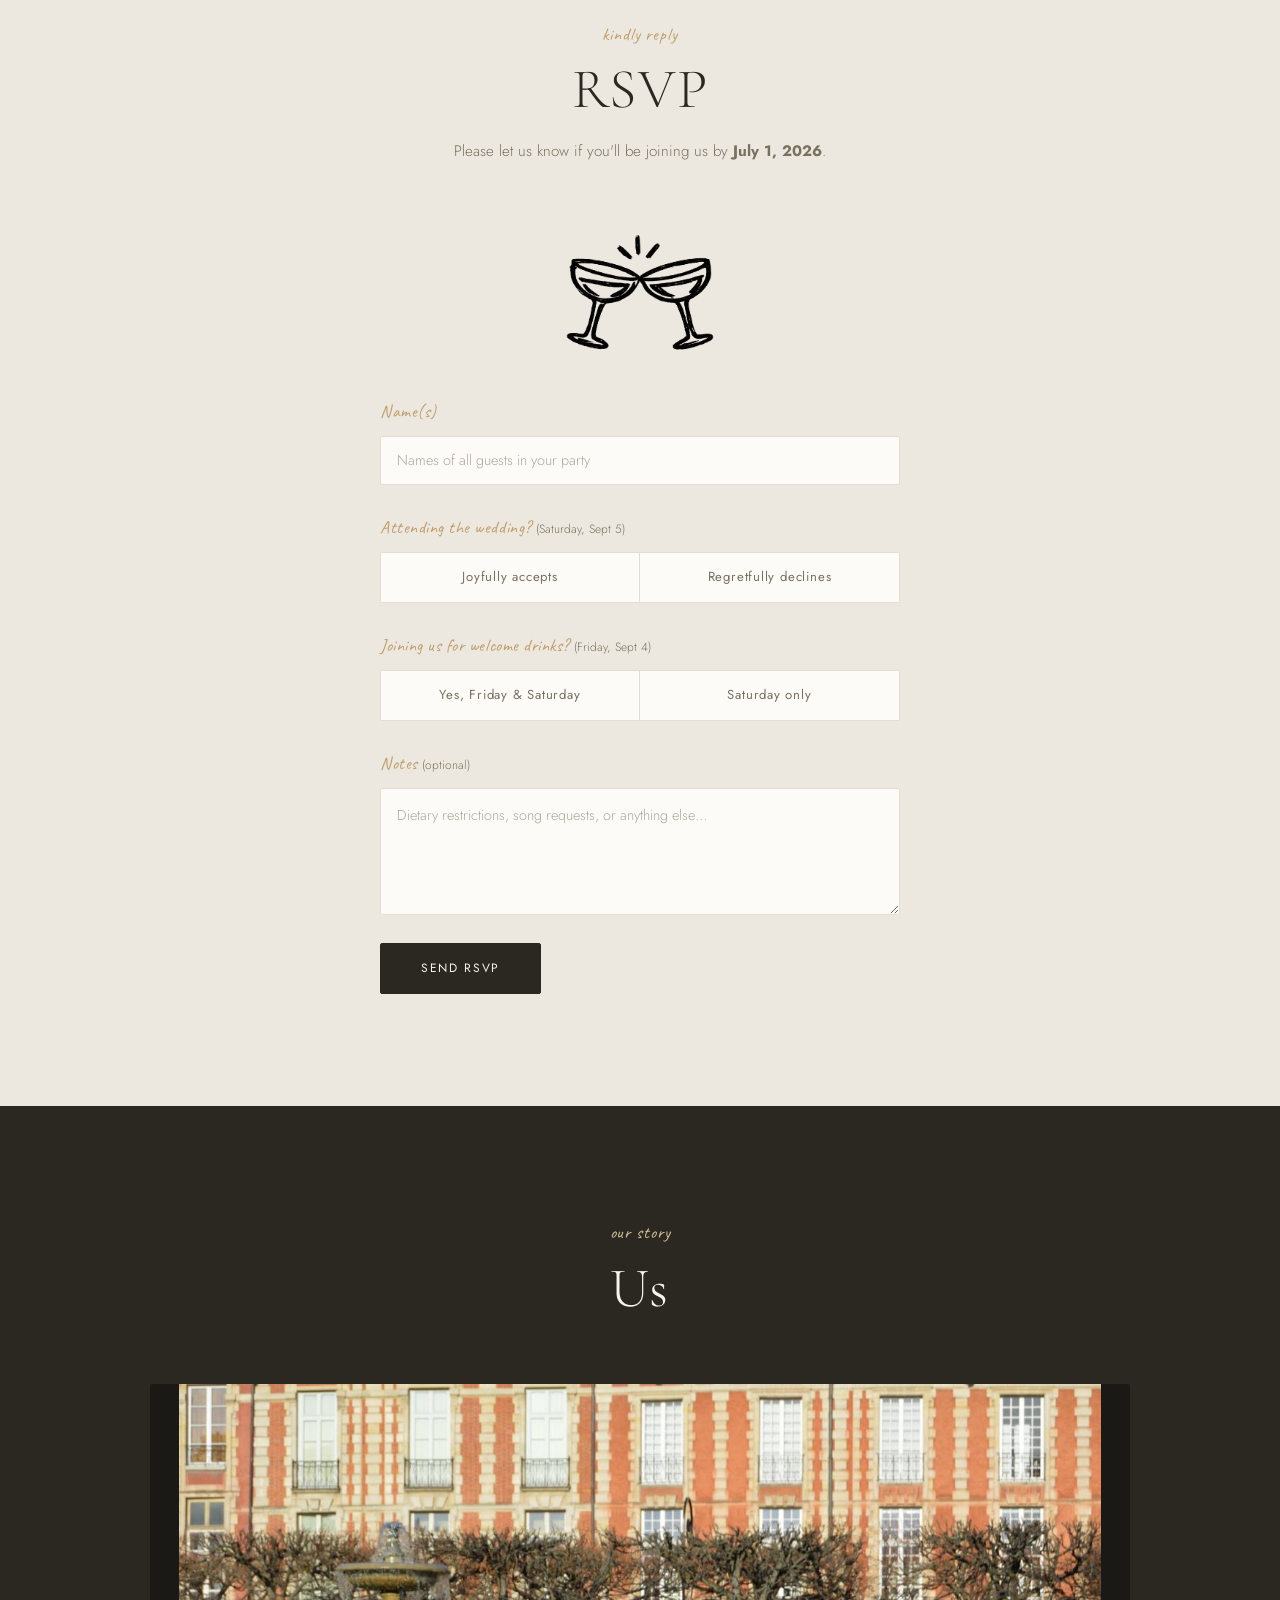
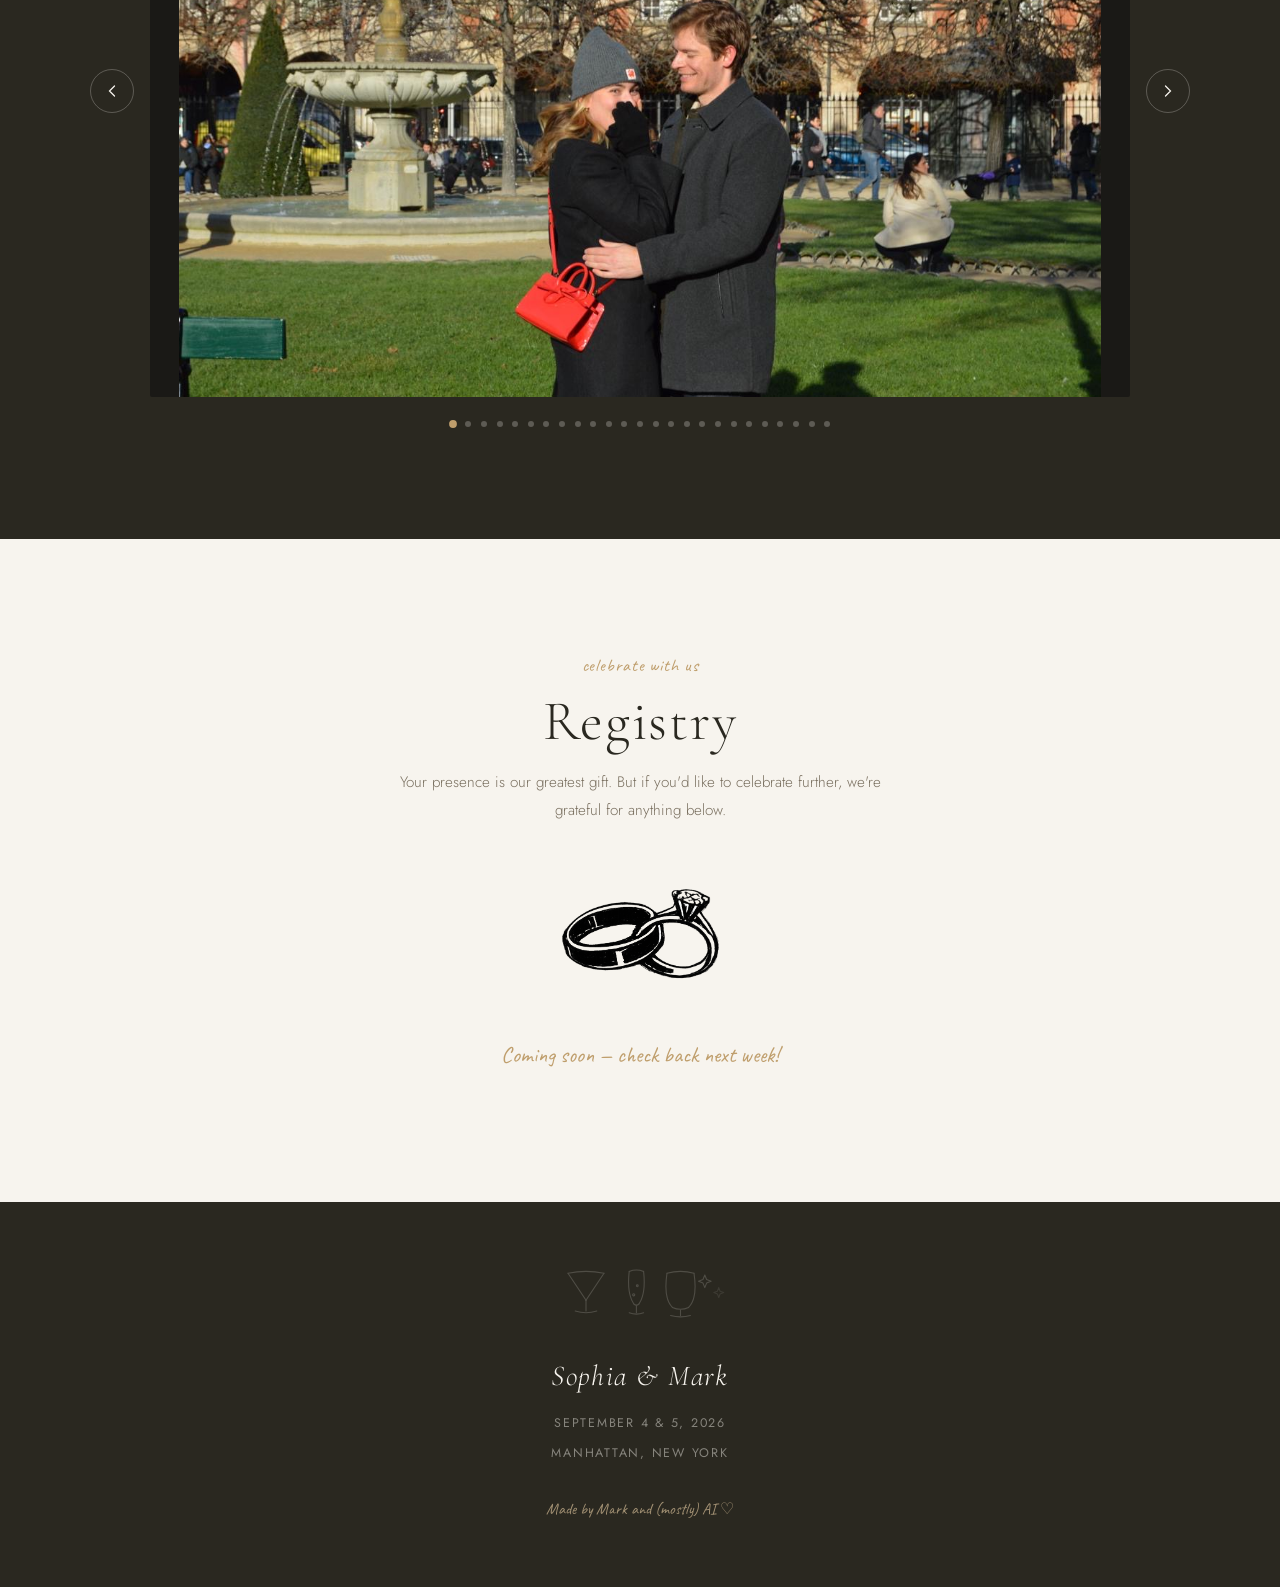
==== commit c9063c69: "RSVP and registry copy updates - Hide Zola registry link with coming-soon placeholder - RSVP name fi" ====
--- a/index.html
+++ b/index.html
@@ -293,7 +293,7 @@
       <div class="section-header">
         <p class="section-eyebrow">kindly reply</p>
         <h2 class="section-title">RSVP</h2>
-        <p class="section-lead">Please let us know if you'll be joining us by July 1, 2026.</p>
+        <p class="section-lead">Please let us know if you'll be joining us by <strong>July 1, 2026</strong>.</p>
       </div>
 
       <div class="rsvp-img-wrap">
@@ -305,9 +305,9 @@
         <form class="rsvp-form" id="rsvpForm" novalidate>
 
           <div class="rsvp-field">
-            <label class="rsvp-label" for="rsvpName">Name</label>
+            <label class="rsvp-label" for="rsvpName">Name(s)</label>
             <input class="rsvp-input" type="text" id="rsvpName" name="Name"
-              placeholder="Your full name" required autocomplete="name">
+              placeholder="Names of all guests in your party" required autocomplete="name">
           </div>
 
           <div class="rsvp-field">
@@ -430,7 +430,7 @@
       </div>
 
       <div class="registry-zola">
-        <a href="https://www.zola.com/registry/sophiaandmarkseptember5" class="btn-outline registry-zola-btn" target="_blank" rel="noopener">View Registry on Zola →</a>
+        <p class="registry-coming-soon">Coming soon — check back next week!</p>
       </div>
     </div>
   </section>
--- a/styles.css
+++ b/styles.css
@@ -488,7 +488,9 @@
 .carousel-slide {
   flex: 0 0 100%;
   width: 100%;
-}
+  position: relative;
+}
+
 
 /* Placeholder slides */
 .carousel-placeholder {
@@ -606,7 +608,44 @@
 .lb-prev { left: 0; }
 .lb-next { right: 0; }
 
-.carousel-slide img { cursor: zoom-in; }
+.lb-spinner {
+  display: none;
+  position: absolute;
+  top: 50%;
+  left: 50%;
+  transform: translate(-50%, -50%);
+  width: 32px;
+  height: 32px;
+  border: 2px solid rgba(255, 255, 255, 0.2);
+  border-top-color: #fff;
+  border-radius: 50%;
+  animation: spin 0.7s linear infinite;
+  pointer-events: none;
+}
+#carouselLightbox.lb-loading .lb-spinner { display: block; }
+
+.carousel-slide img { cursor: pointer; }
+
+.slide-spinner {
+  display: none;
+  position: absolute;
+  top: 50%;
+  left: 50%;
+  transform: translate(-50%, -50%);
+  width: 28px;
+  height: 28px;
+  border: 2px solid rgba(191, 158, 108, 0.2);
+  border-top-color: var(--gold);
+  border-radius: 50%;
+  animation: spin 0.7s linear infinite;
+  pointer-events: none;
+}
+.carousel-slide.is-loading .slide-spinner { display: block; }
+
+@keyframes spin {
+  from { transform: translate(-50%, -50%) rotate(0deg); }
+  to   { transform: translate(-50%, -50%) rotate(360deg); }
+}
 
 /* ============================================================
    HOTELS
@@ -737,6 +776,13 @@
 .registry-zola-btn {
   padding: 0.85rem 2.2rem;
   font-size: 0.8rem;
+}
+
+.registry-coming-soon {
+  font-family: var(--font-hand);
+  font-size: 1.4rem;
+  color: var(--gold);
+  text-align: center;
 }
 
 /* ============================================================
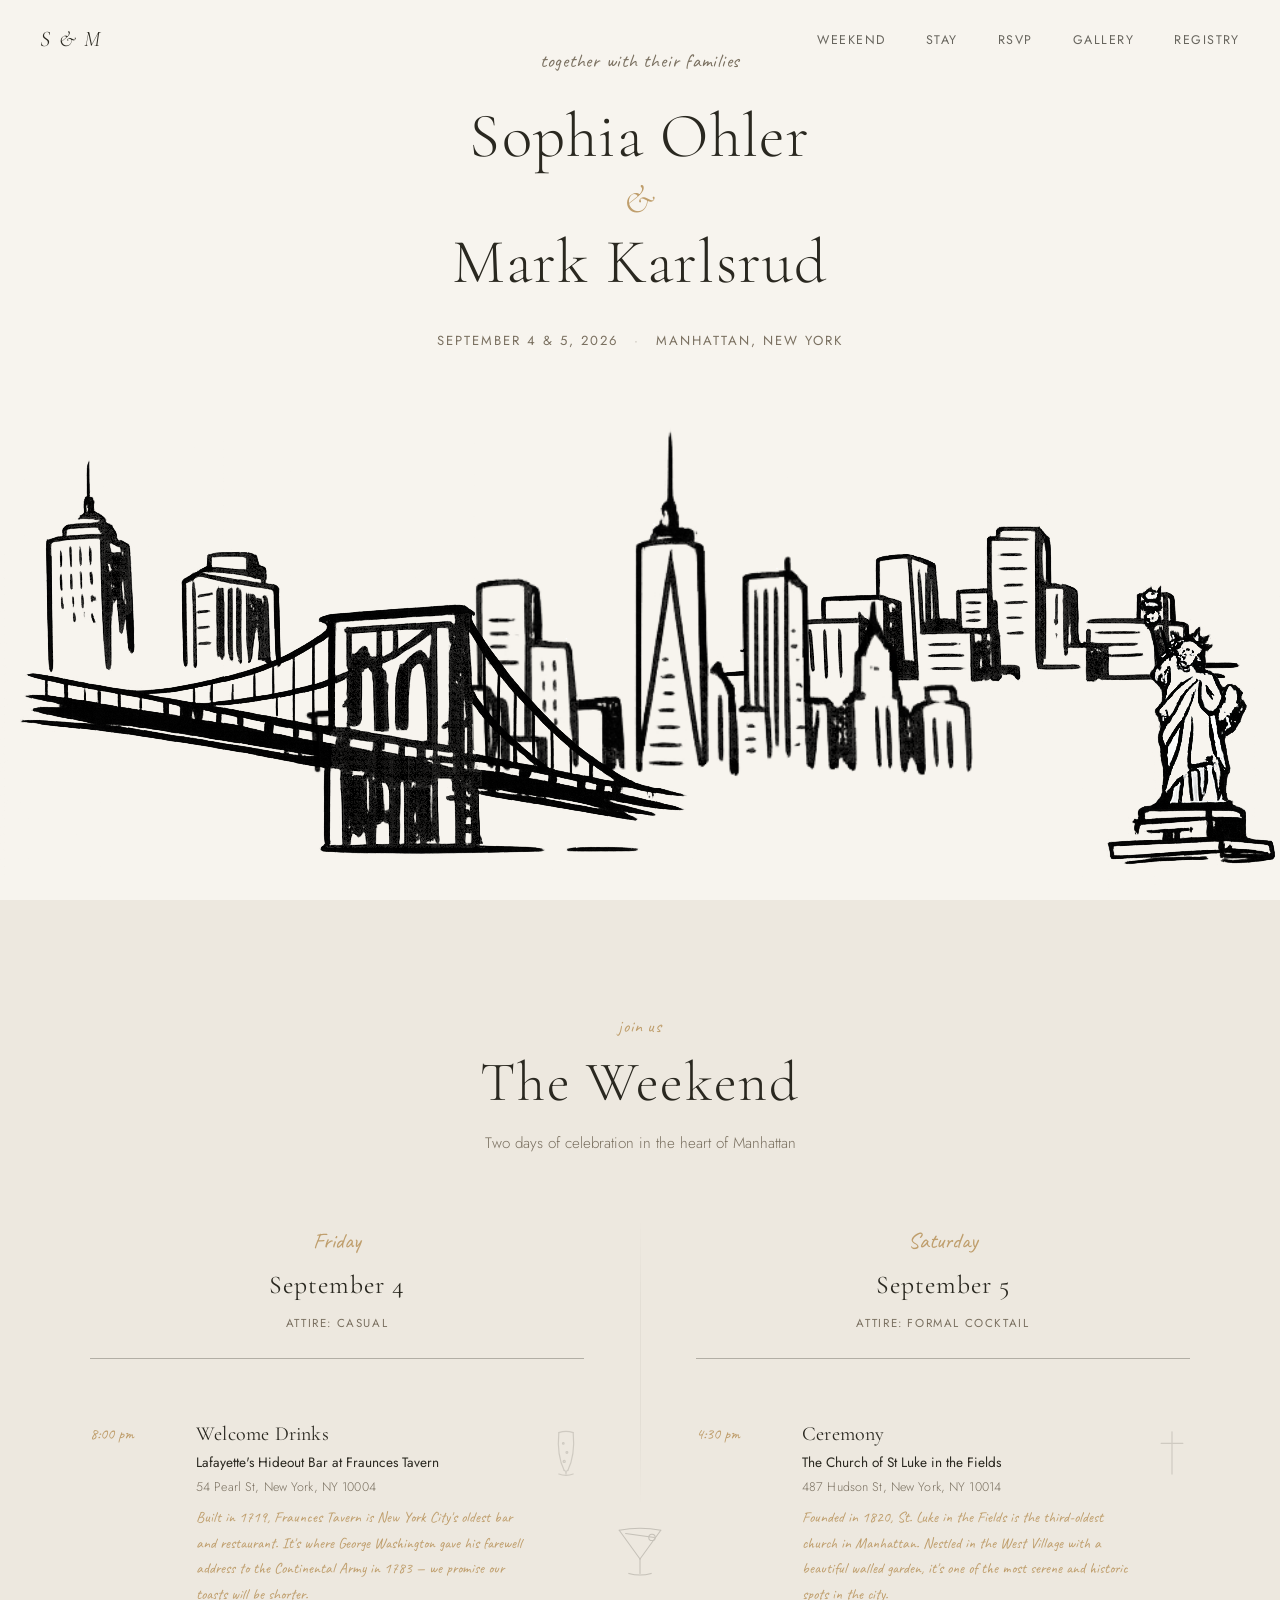
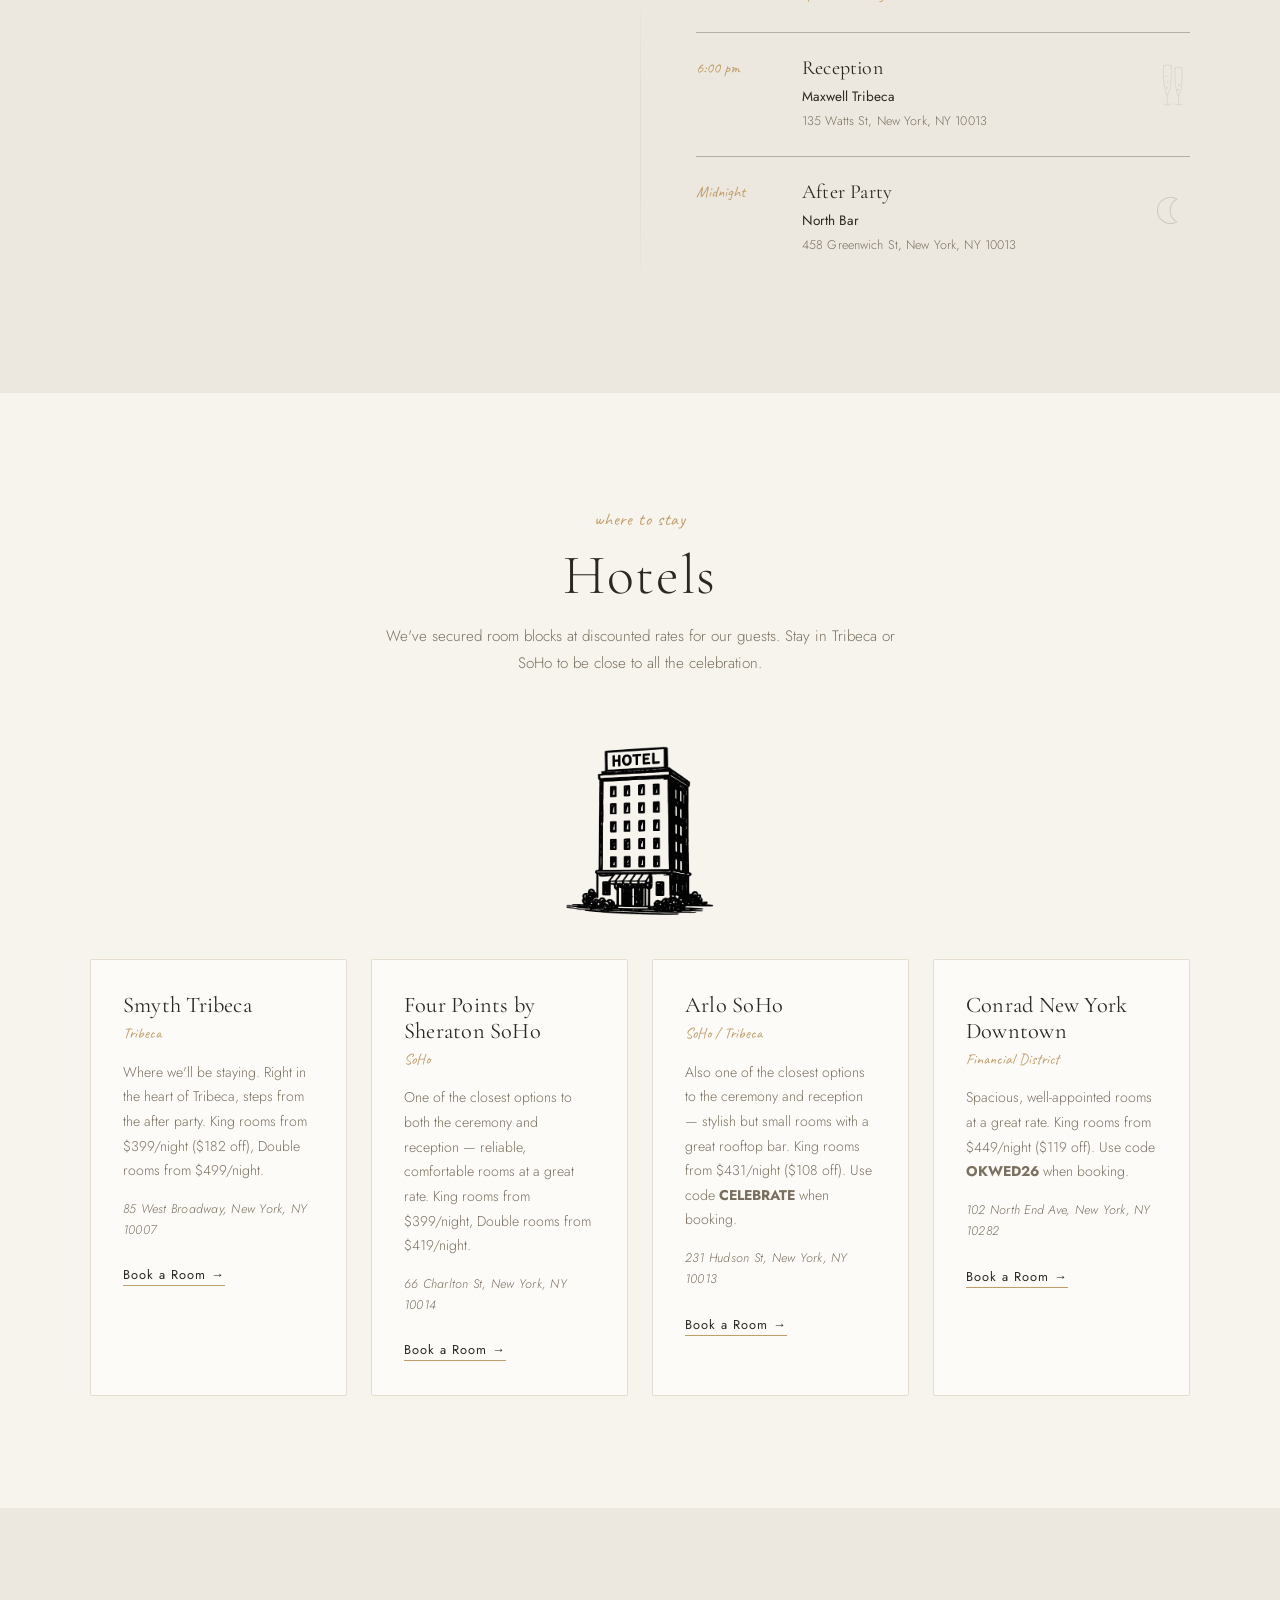
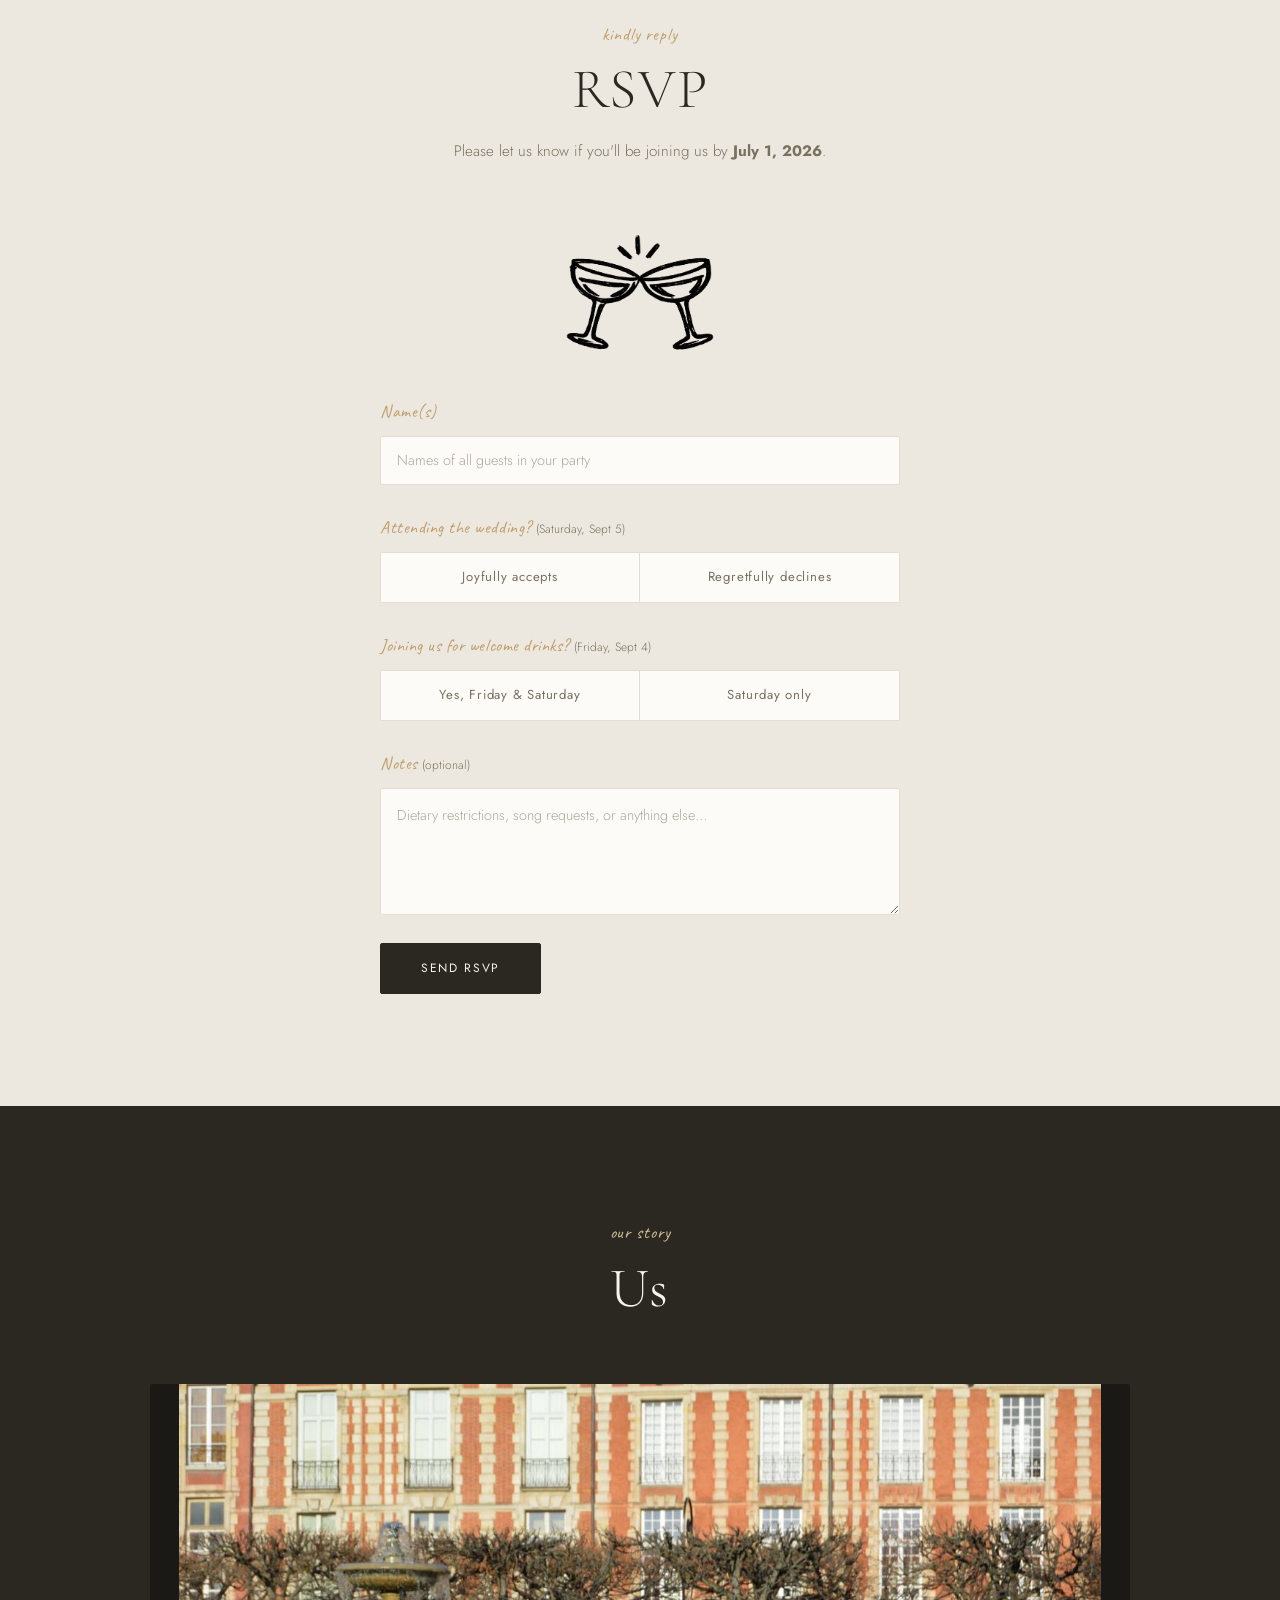
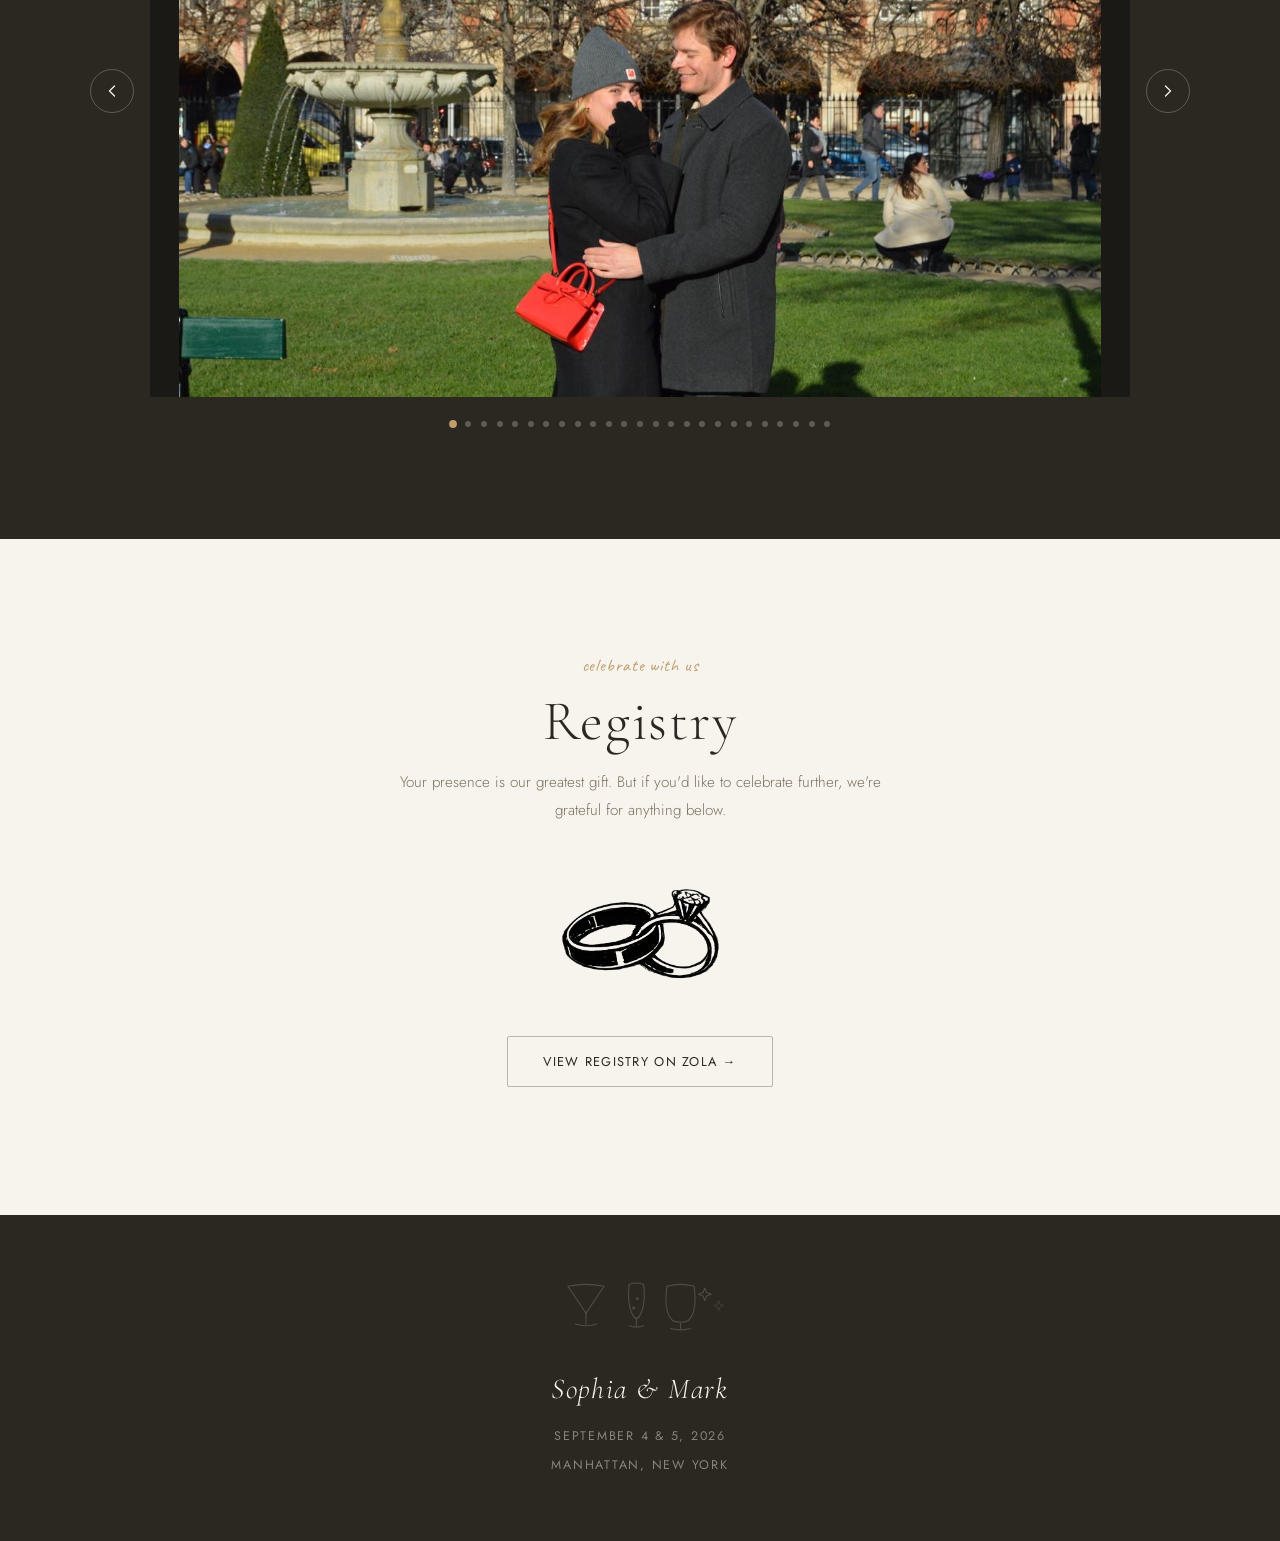
==== commit 649d8e99: "restore Zola registry link and remove footer credit Co-Authored-By: Claude Sonnet 4.6 <noreply@anthr" ====
--- a/index.html
+++ b/index.html
@@ -430,7 +430,7 @@
       </div>
 
       <div class="registry-zola">
-        <p class="registry-coming-soon">Coming soon — check back next week!</p>
+        <a href="https://www.zola.com/registry/sophiaandmarkseptember5" class="btn-outline registry-zola-btn" target="_blank" rel="noopener">View Registry on Zola →</a>
       </div>
     </div>
   </section>
@@ -470,7 +470,6 @@
       <p class="footer-names">Sophia &amp; Mark</p>
       <p class="footer-date">September 4 &amp; 5, 2026</p>
       <p class="footer-city">Manhattan, New York</p>
-      <p class="footer-love">Made by Mark and (mostly) AI ♡</p>
     </div>
   </footer>
 
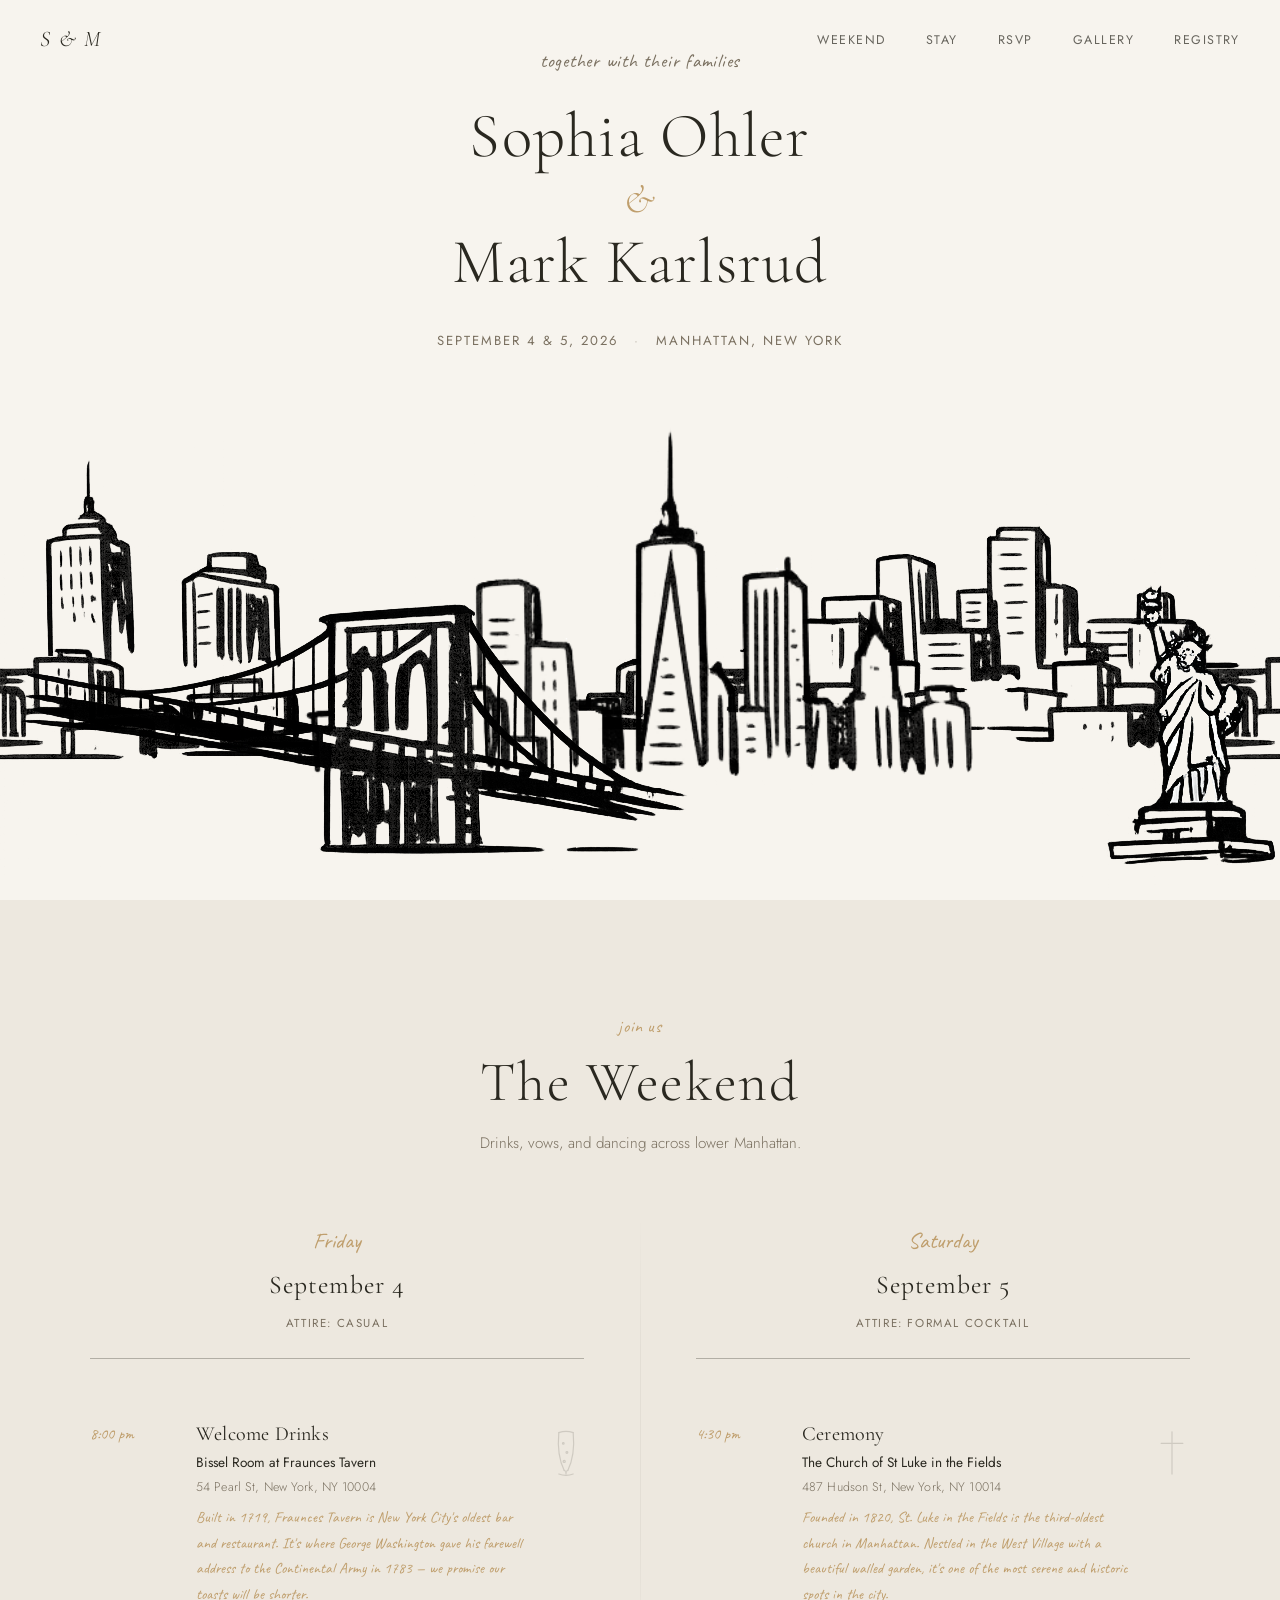
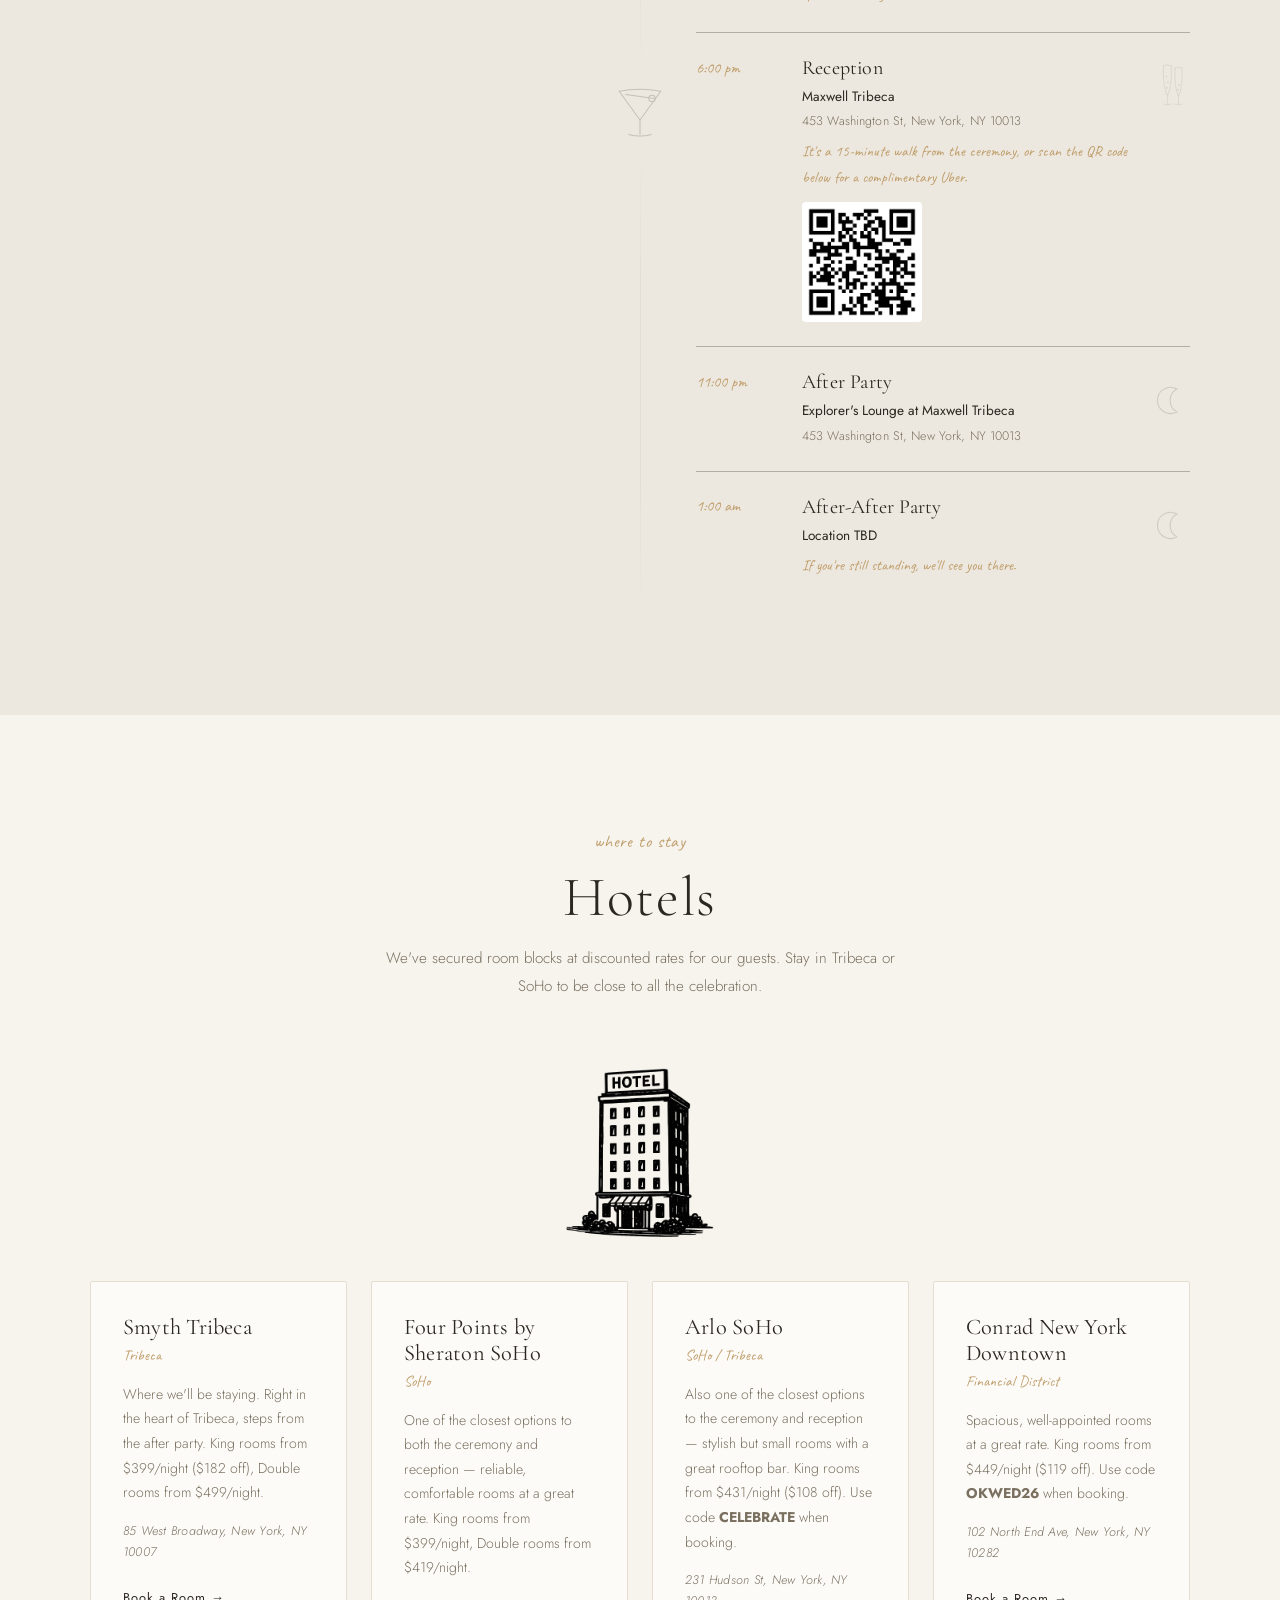
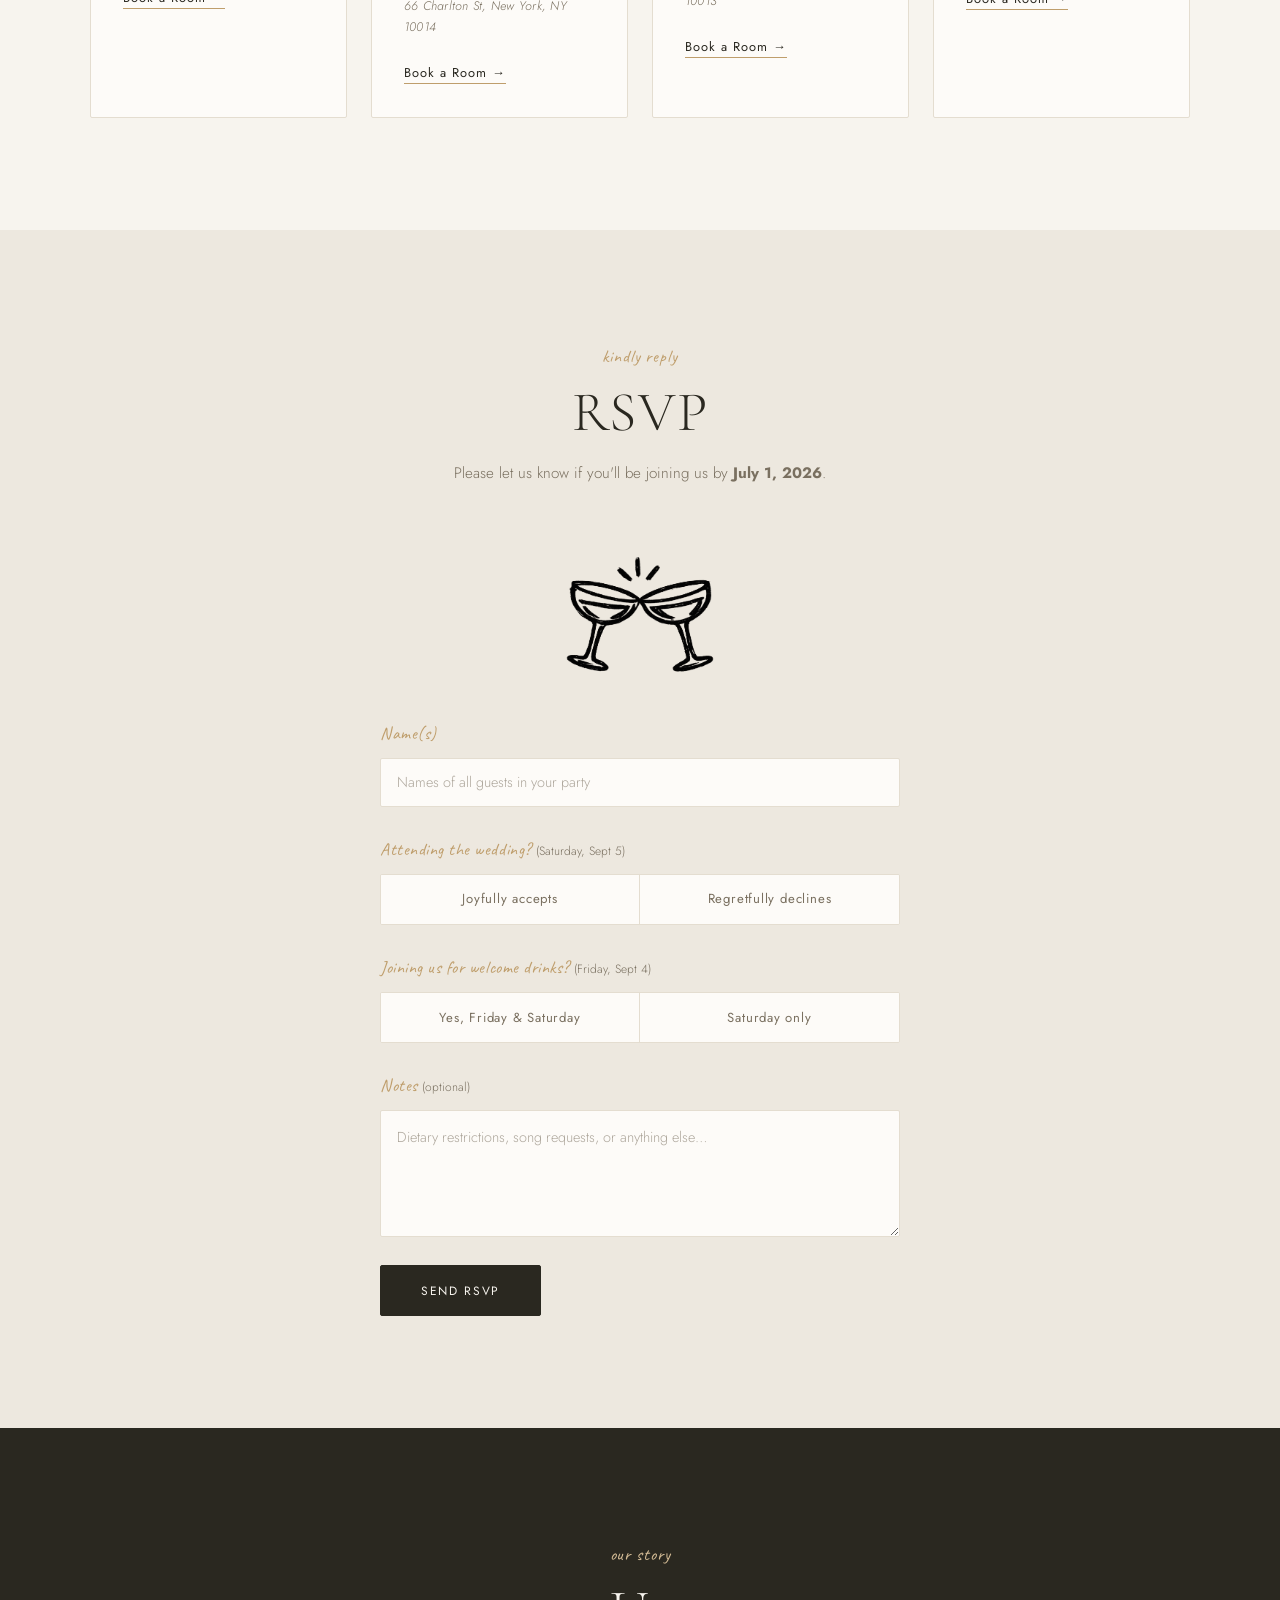
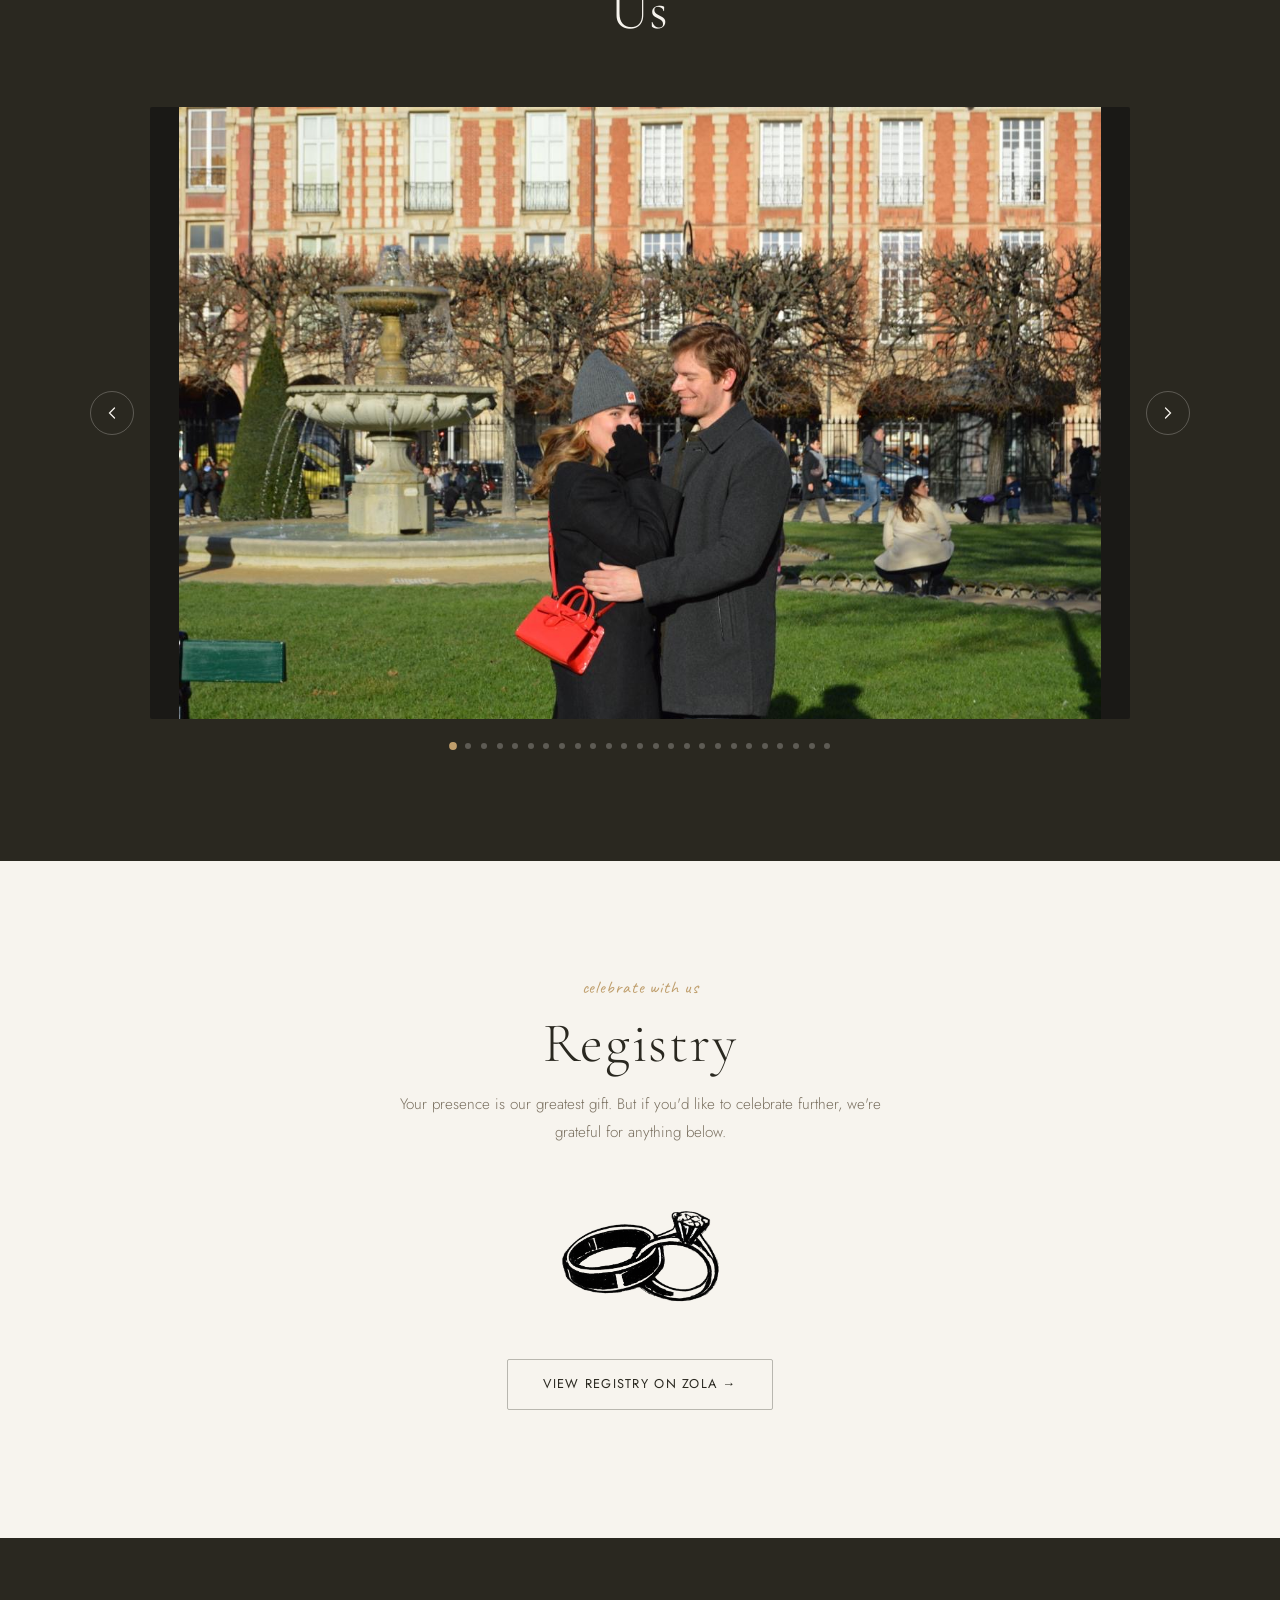
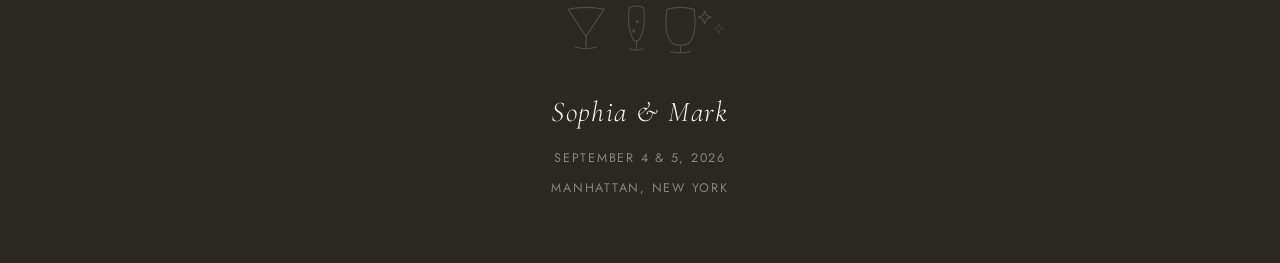
==== commit de906c96: "update schedule: venue names, afterparty details, QR code for Uber - Welcome Drinks: Lafayette's Hid" ====
--- a/index.html
+++ b/index.html
@@ -74,7 +74,7 @@
       <div class="section-header">
         <p class="section-eyebrow">join us</p>
         <h2 class="section-title">The Weekend</h2>
-        <p class="section-lead">Two days of celebration in the heart of Manhattan</p>
+        <p class="section-lead">Drinks, vows, and dancing across lower Manhattan.</p>
       </div>
 
       <div class="weekend-grid">
@@ -95,7 +95,7 @@
               </div>
               <div class="event-body">
                 <h3 class="event-name">Welcome Drinks</h3>
-                <p class="event-venue">Lafayette's Hideout Bar at Fraunces Tavern</p>
+                <p class="event-venue">Bissel Room at Fraunces Tavern</p>
                 <p class="event-address">54 Pearl St, New York, NY 10004</p>
                 <p class="event-note">Built in 1719, Fraunces Tavern is New York City's oldest bar and restaurant. It's where George Washington gave his farewell address to the Continental Army in 1783 — we promise our toasts will be shorter.</p>
               </div>
@@ -166,7 +166,9 @@
               <div class="event-body">
                 <h3 class="event-name">Reception</h3>
                 <p class="event-venue">Maxwell Tribeca</p>
-                <p class="event-address">135 Watts St, New York, NY 10013</p>
+                <p class="event-address">453 Washington St, New York, NY 10013</p>
+                <p class="event-note">It's a 15-minute walk from the ceremony, or scan the QR code below for a complimentary Uber.</p>
+                <img src="images/qr-code.png" alt="Uber QR code" class="event-qr">
               </div>
               <svg class="event-doodle" viewBox="0 0 60 130" fill="none" stroke="currentColor" stroke-width="1.4" stroke-linecap="round" stroke-linejoin="round" aria-hidden="true">
                 <!-- Left flute -->
@@ -193,12 +195,27 @@
 
             <div class="event event-afterparty">
               <div class="event-time-wrap">
-                <span class="event-time">Midnight</span>
+                <span class="event-time">11:00 pm</span>
               </div>
               <div class="event-body">
                 <h3 class="event-name">After Party</h3>
-                <p class="event-venue">North Bar</p>
-                <p class="event-address">458 Greenwich St, New York, NY 10013</p>
+                <p class="event-venue">Explorer's Lounge at Maxwell Tribeca</p>
+                <p class="event-address">453 Washington St, New York, NY 10013</p>
+              </div>
+              <svg class="event-doodle" viewBox="0 0 44 55" fill="none" stroke="currentColor" stroke-width="1.3" stroke-linecap="round" aria-hidden="true">
+                <!-- Crescent moon -->
+                <path d="M 28,14 A 16,16 0 1 0 28,42 A 16,16 0 0 1 28,14 Z"/>
+              </svg>
+            </div>
+
+            <div class="event event-afterparty">
+              <div class="event-time-wrap">
+                <span class="event-time">1:00 am</span>
+              </div>
+              <div class="event-body">
+                <h3 class="event-name">After-After Party</h3>
+                <p class="event-venue">Location TBD</p>
+                <p class="event-note">If you're still standing, we'll see you there.</p>
               </div>
               <svg class="event-doodle" viewBox="0 0 44 55" fill="none" stroke="currentColor" stroke-width="1.3" stroke-linecap="round" aria-hidden="true">
                 <!-- Crescent moon -->
--- a/styles.css
+++ b/styles.css
@@ -398,6 +398,14 @@
   font-size: 0.95rem;
   color: var(--gold);
   margin-top: 0.4rem;
+}
+
+.event-qr {
+  display: block;
+  width: 120px;
+  height: 120px;
+  margin-top: 0.75rem;
+  border-radius: 4px;
 }
 
 .event-doodle {
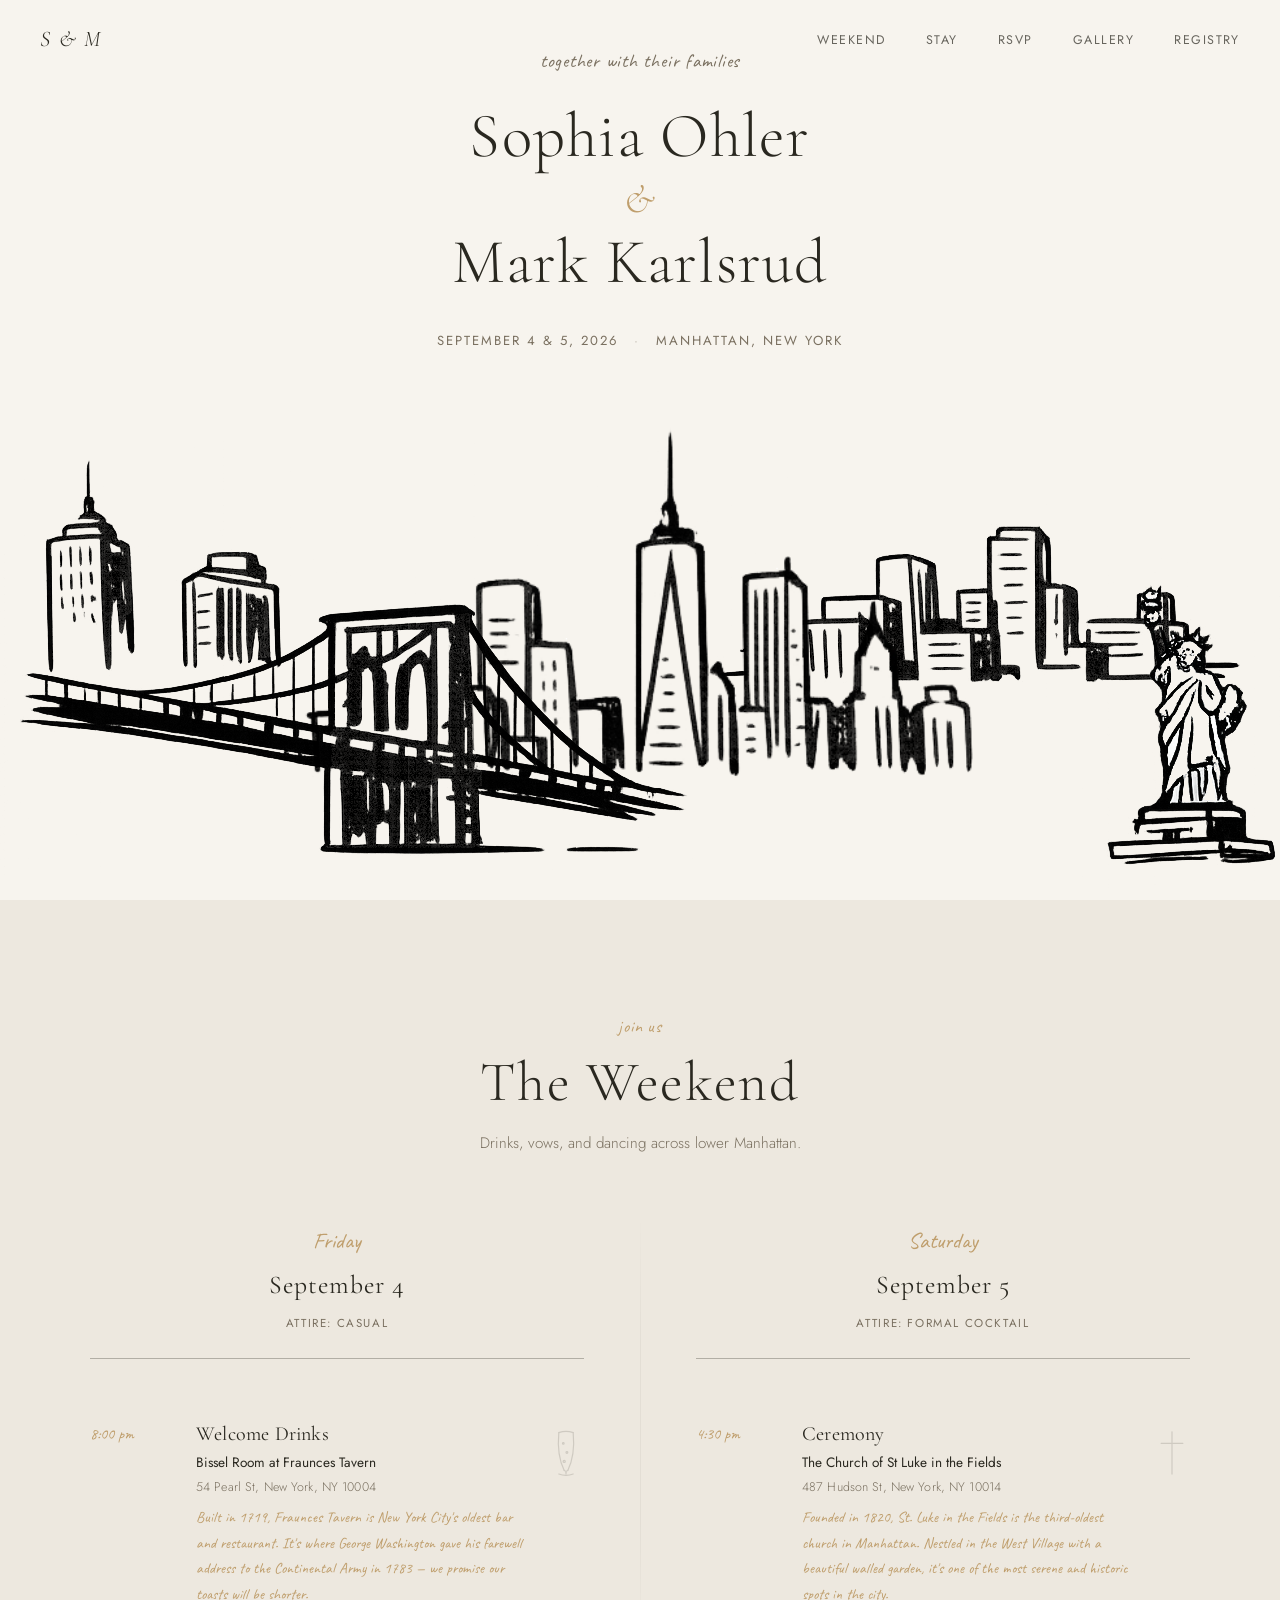
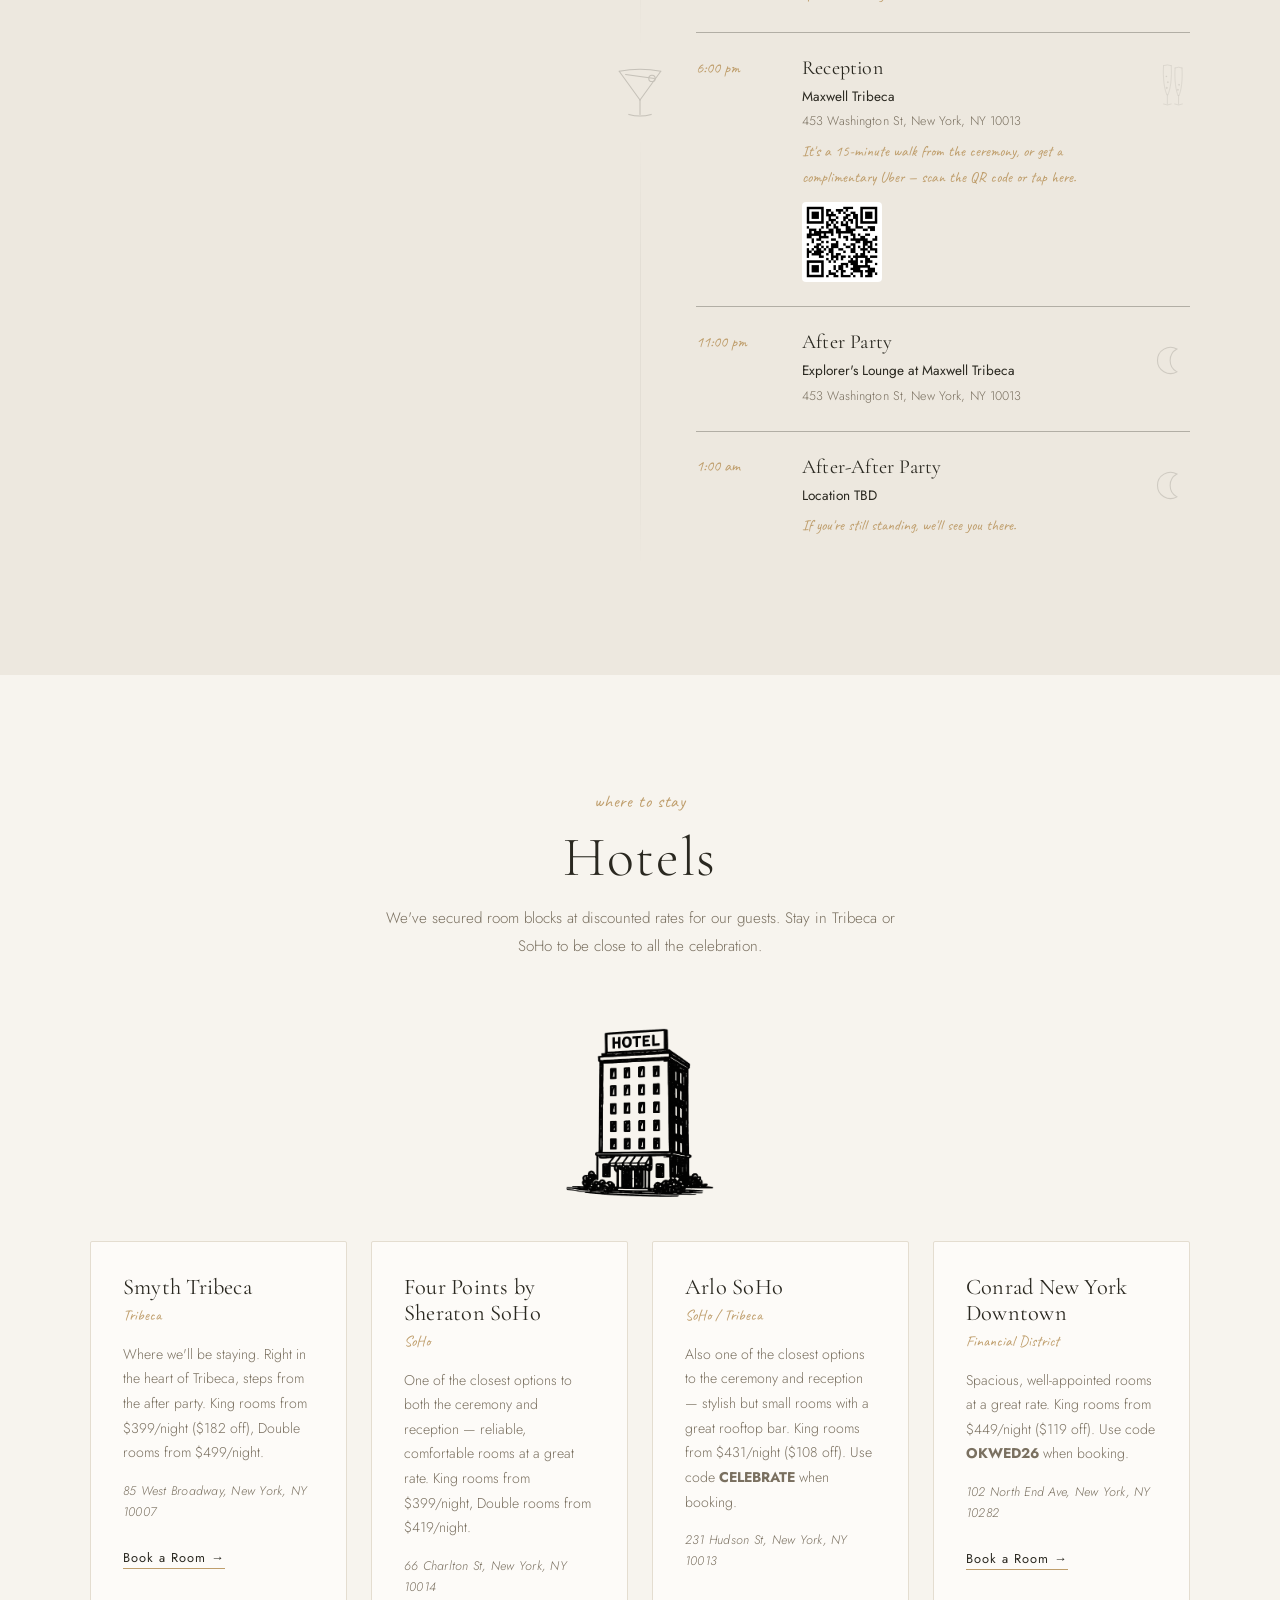
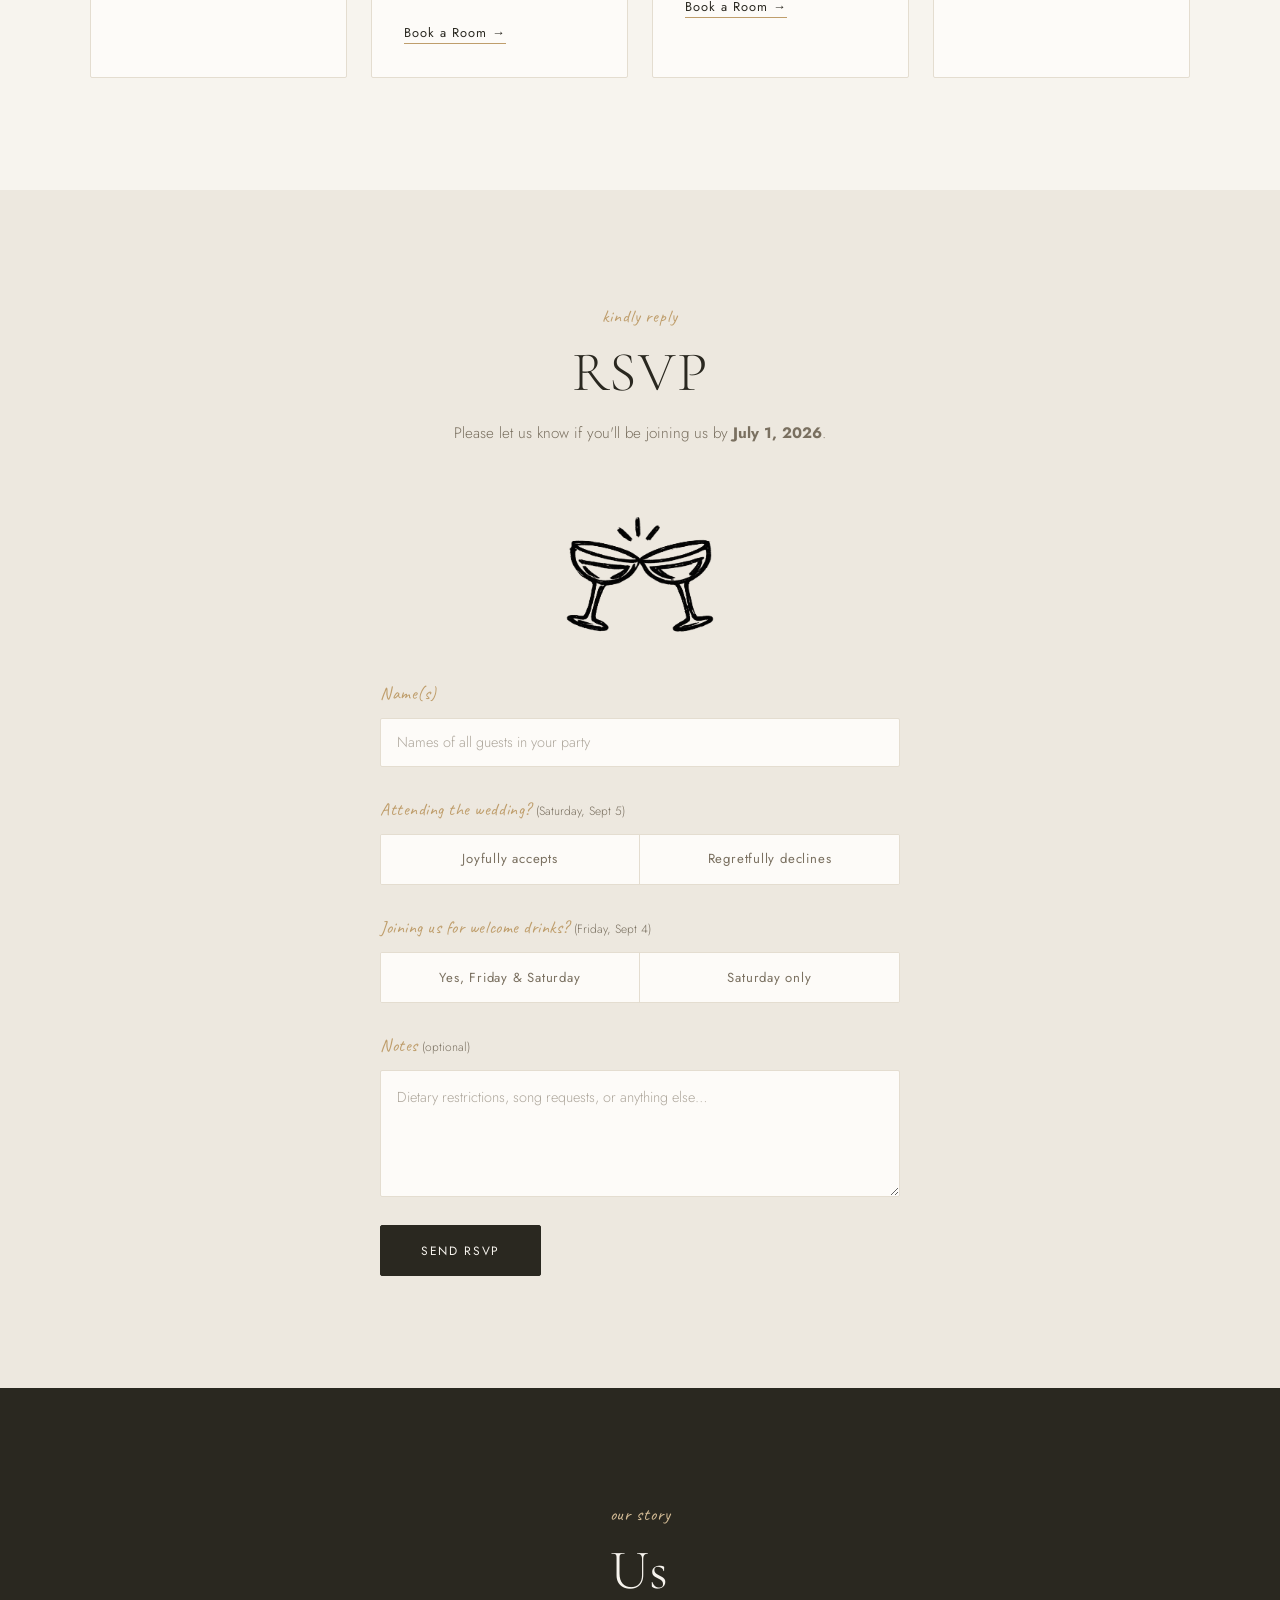
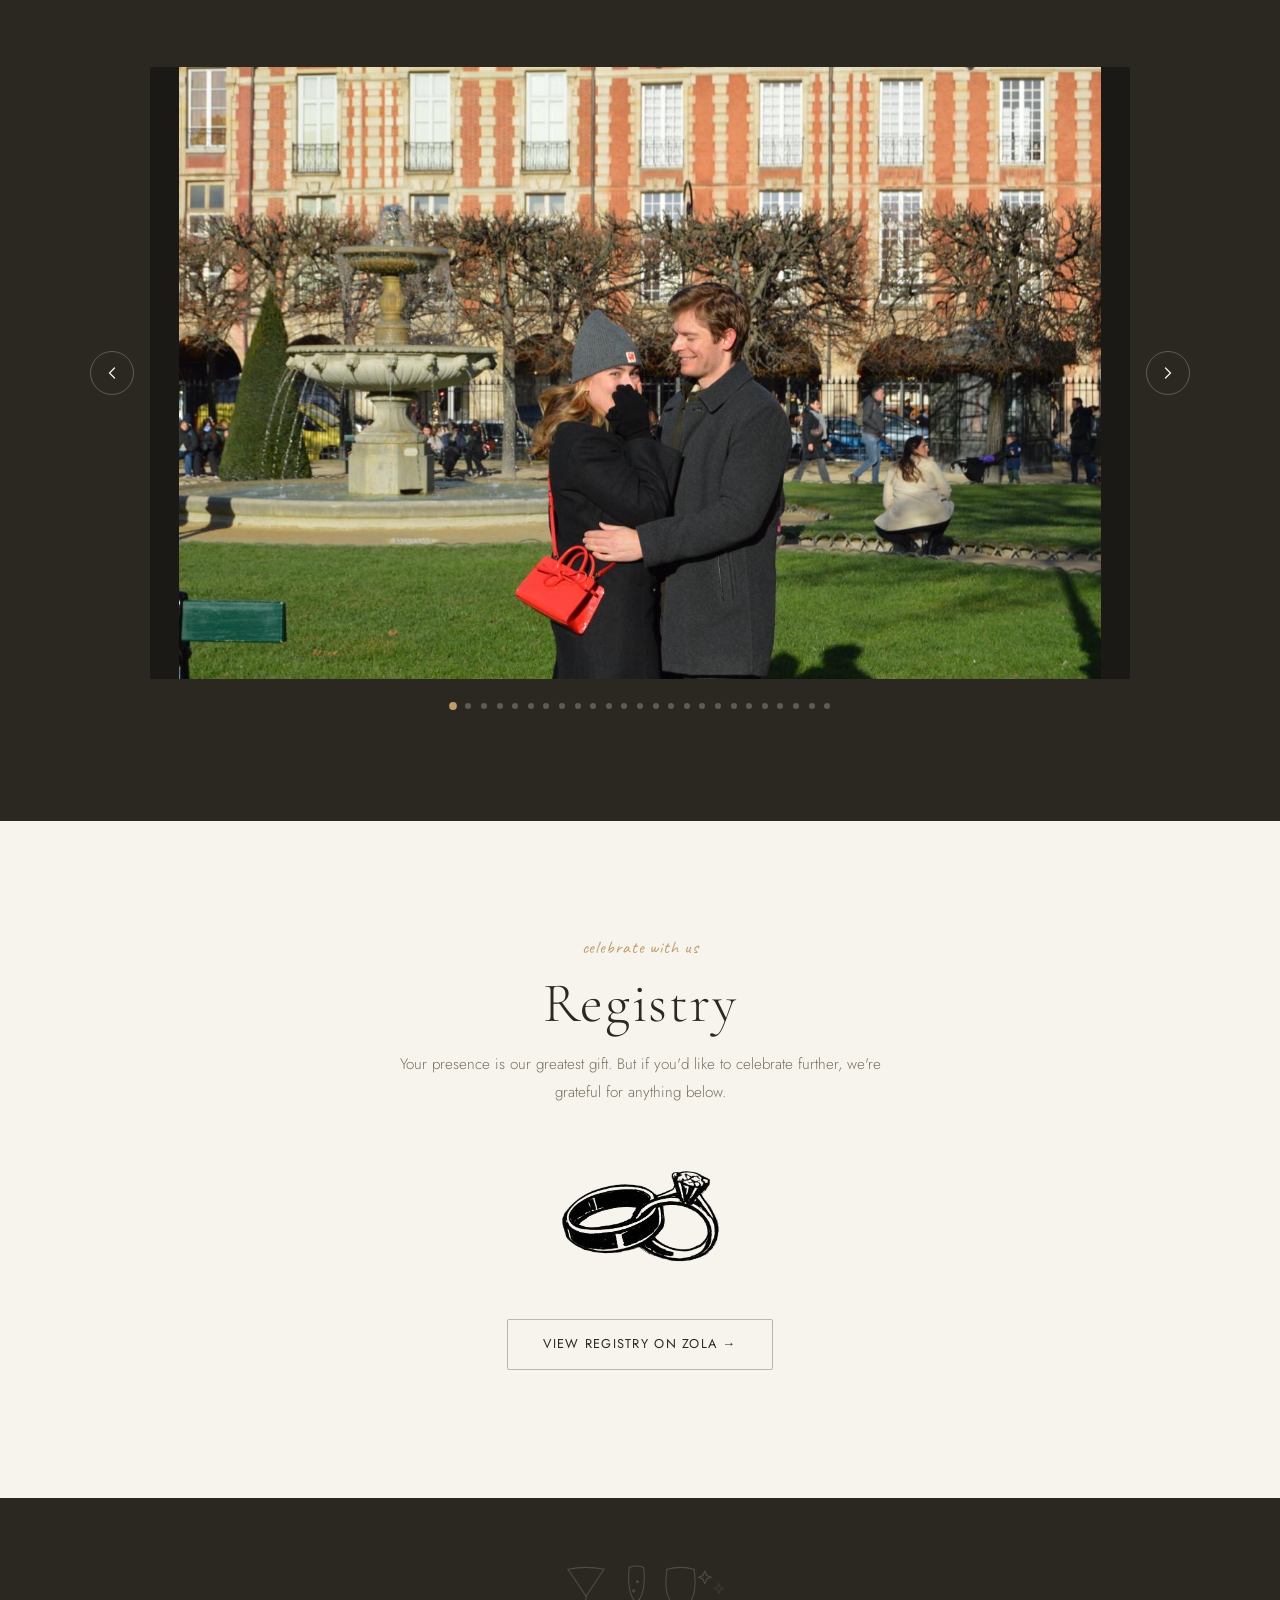
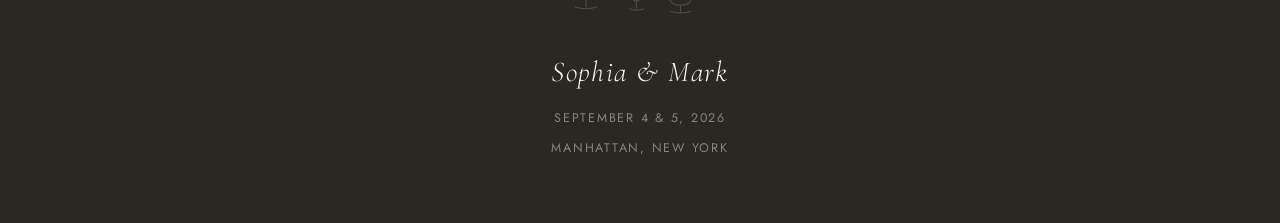
==== commit 361fd2b1: "add direct Uber link alongside QR code for mobile users Co-Authored-By: Claude Sonnet 4.6 <noreply@a" ====
--- a/index.html
+++ b/index.html
@@ -167,7 +167,7 @@
                 <h3 class="event-name">Reception</h3>
                 <p class="event-venue">Maxwell Tribeca</p>
                 <p class="event-address">453 Washington St, New York, NY 10013</p>
-                <p class="event-note">It's a 15-minute walk from the ceremony, or scan the QR code below for a complimentary Uber.</p>
+                <p class="event-note">It's a 15-minute walk from the ceremony, or get a complimentary Uber — scan the QR code or <a href="https://r.uber.com/rujdsjdcbdt" target="_blank" rel="noopener" class="event-link">tap here</a>.</p>
                 <img src="images/qr-code.png" alt="Uber QR code" class="event-qr">
               </div>
               <svg class="event-doodle" viewBox="0 0 60 130" fill="none" stroke="currentColor" stroke-width="1.4" stroke-linecap="round" stroke-linejoin="round" aria-hidden="true">
--- a/styles.css
+++ b/styles.css
@@ -400,10 +400,15 @@
   margin-top: 0.4rem;
 }
 
+.event-link {
+  color: var(--gold);
+  text-underline-offset: 2px;
+}
+
 .event-qr {
   display: block;
-  width: 120px;
-  height: 120px;
+  width: 80px;
+  height: 80px;
   margin-top: 0.75rem;
   border-radius: 4px;
 }
